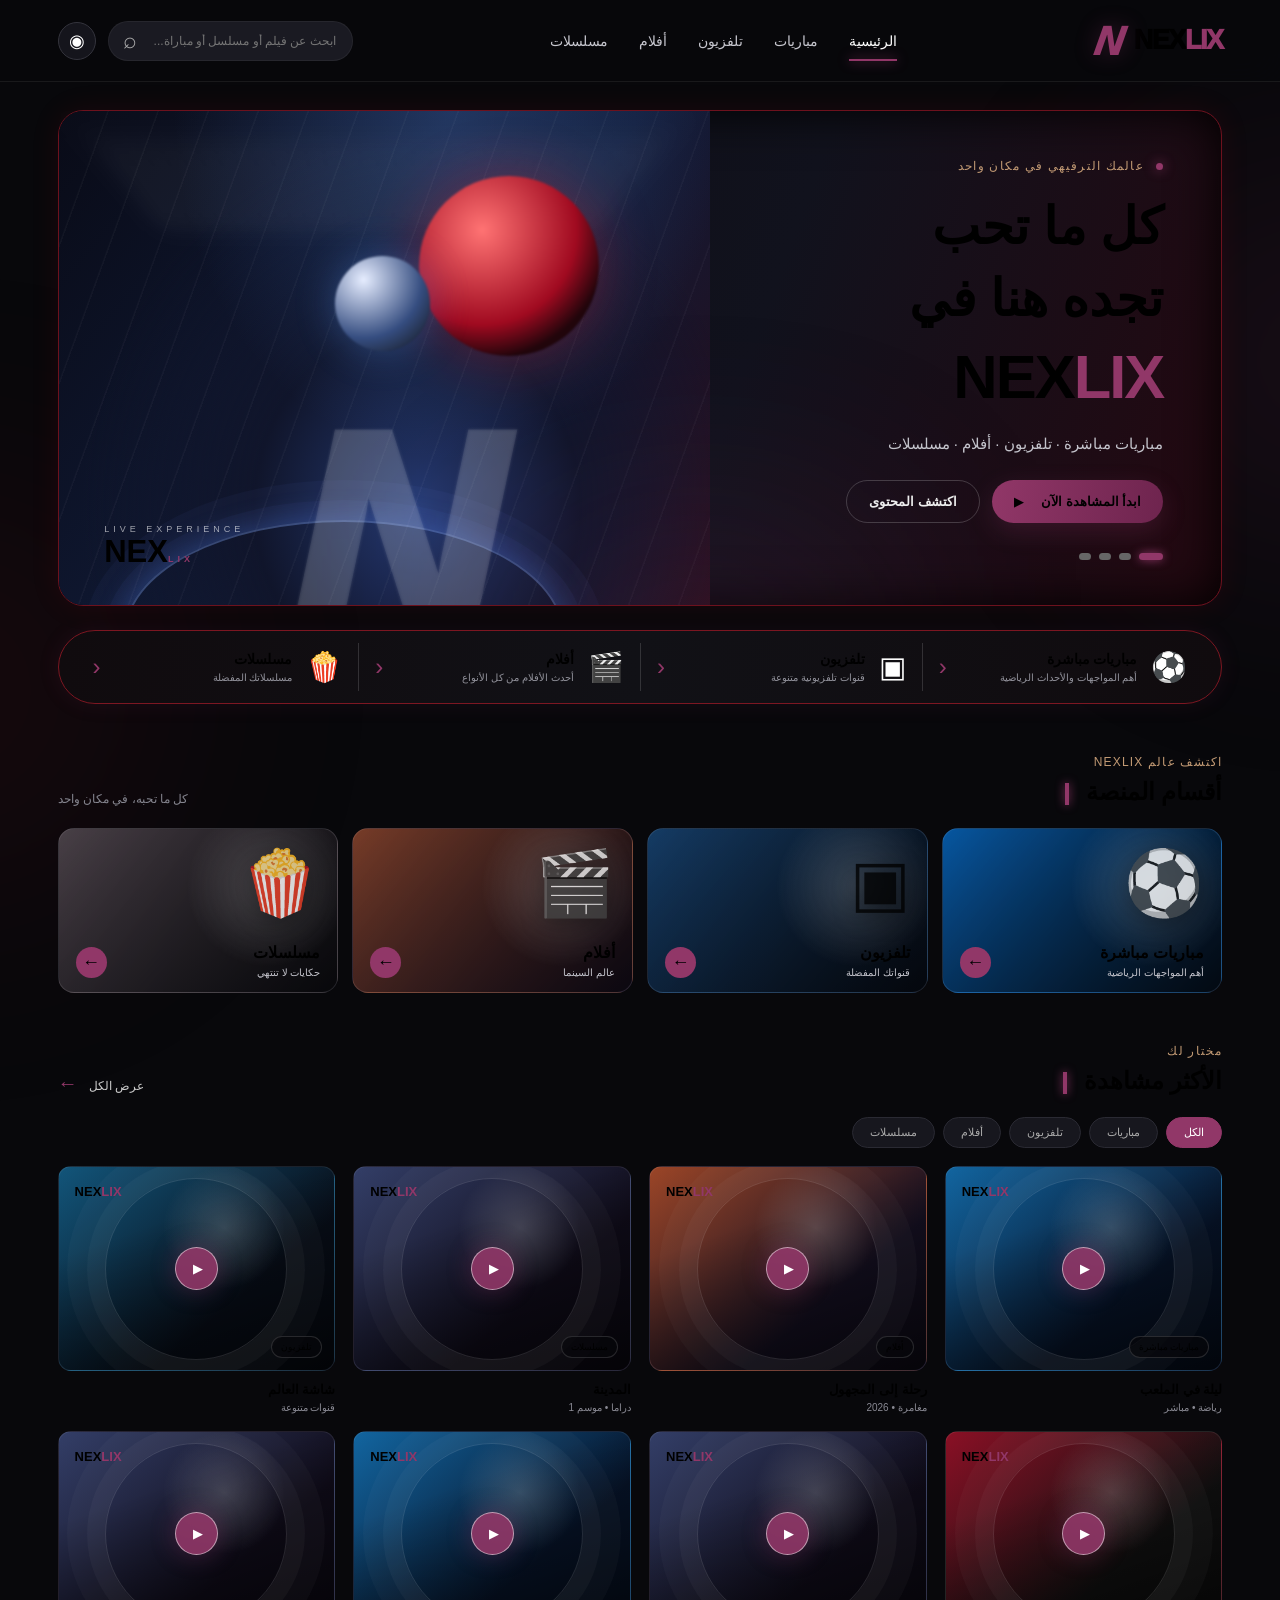
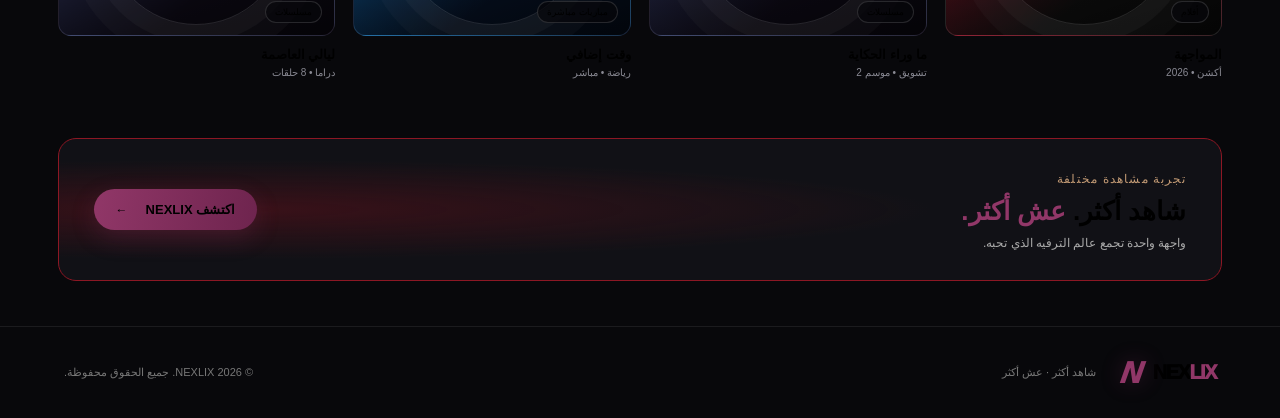
==== index.html @ 496cf732 "Convert NEXLIX to static website" ====
<!doctype html>
<html lang="ar" dir="rtl">
<head>
<meta charset="utf-8">
<meta name="viewport" content="width=device-width, initial-scale=1">
<meta name="theme-color" content="#08080b">
<meta name="description" content="NEXLIX - عالمك الترفيهي. مباريات وتلفزيون وأفلام ومسلسلات.">
<title>NEXLIX | شاهد أكثر · عش أكثر</title>
<link rel="stylesheet" href="static/css/style.css">
</head>
<body>

<div class="ambient ambient-one"></div>
<div class="ambient ambient-two"></div>

<header class="site-header">
  <a class="brand" href="#home">
    <span class="brand-mark">N</span>
    <span class="brand-word">NEX<span>LIX</span></span>
  </a>

  <nav class="desktop-nav">
    <a class="active" href="#home">الرئيسية</a>
    <a href="#catalog" data-nav-filter="مباريات مباشرة">مباريات</a>
    <a href="#catalog" data-nav-filter="تلفزيون">تلفزيون</a>
    <a href="#catalog" data-nav-filter="أفلام">أفلام</a>
    <a href="#catalog" data-nav-filter="مسلسلات">مسلسلات</a>
  </nav>

  <div class="header-actions">
    <label class="search-box">
      <input id="searchInput" type="search" placeholder="ابحث عن فيلم أو مسلسل أو مباراة...">
      <span>⌕</span>
    </label>
    <button class="icon-button" id="profileBtn" aria-label="الملف الشخصي">◉</button>
    <button class="icon-button mobile-menu" id="menuBtn" aria-label="القائمة">☰</button>
  </div>
</header>

<div class="mobile-nav" id="mobileNav">
  <a href="#home">الرئيسية</a>
  <a href="#catalog" data-nav-filter="مباريات مباشرة">مباريات</a>
  <a href="#catalog" data-nav-filter="تلفزيون">تلفزيون</a>
  <a href="#catalog" data-nav-filter="أفلام">أفلام</a>
  <a href="#catalog" data-nav-filter="مسلسلات">مسلسلات</a>
</div>

<main id="home" class="page-shell">

<section class="hero">
  <div class="hero-copy">
    <span class="eyebrow"><i></i> عالمك الترفيهي في مكان واحد</span>
    <h1>كل ما تحب<br>تجده هنا في <strong>NEX<span>LIX</span></strong></h1>
    <p>مباريات مباشرة · تلفزيون · أفلام · مسلسلات</p>
    <div class="hero-buttons">
      <a class="primary-btn" href="#sections">ابدأ المشاهدة الآن <b>▶</b></a>
      <a class="ghost-btn" href="#discover">اكتشف المحتوى</a>
    </div>
    <div class="hero-dots">
      <button class="dot selected" data-slide="0"></button>
      <button class="dot" data-slide="1"></button>
      <button class="dot" data-slide="2"></button>
      <button class="dot" data-slide="3"></button>
    </div>
  </div>

  <div class="hero-art art-stadium">
    <div class="stadium-lights"></div>
    <div class="stadium-ring"></div>
    <div class="hero-orb orb-one"></div>
    <div class="hero-orb orb-two"></div>
    <div class="hero-player">N</div>
    <div class="hero-art-label">
      <span>LIVE EXPERIENCE</span>
      <b>NEX<span>LIX</span></b>
    </div>
  </div>
  <div class="hero-glow"></div>
</section>

<section class="category-strip" id="sections">
  <a href="#catalog" class="category-pill" data-category="matches">
    <span class="category-icon">⚽</span>
    <span><b>مباريات مباشرة</b><small>أهم المواجهات والأحداث الرياضية</small></span>
    <i>‹</i>
  </a>
  <a href="#catalog" class="category-pill" data-category="tv">
    <span class="category-icon">▣</span>
    <span><b>تلفزيون</b><small>قنوات تلفزيونية متنوعة</small></span>
    <i>‹</i>
  </a>
  <a href="#catalog" class="category-pill" data-category="movies">
    <span class="category-icon">🎬</span>
    <span><b>أفلام</b><small>أحدث الأفلام من كل الأنواع</small></span>
    <i>‹</i>
  </a>
  <a href="#catalog" class="category-pill" data-category="series">
    <span class="category-icon">🍿</span>
    <span><b>مسلسلات</b><small>مسلسلاتك المفضلة</small></span>
    <i>‹</i>
  </a>
</section>

<section class="section-block" id="discover">
  <div class="section-heading">
    <div>
      <span class="section-kicker">اكتشف عالم NEXLIX</span>
      <h2>أقسام المنصة <em></em></h2>
    </div>
    <span class="section-note">كل ما تحبه، في مكان واحد</span>
  </div>

  <div class="category-cards">
    <a href="#catalog" class="category-card card-matches" data-category="matches">
      <div class="card-art-symbol">⚽</div>
      <div class="card-bottom"><div><h3>مباريات مباشرة</h3><p>أهم المواجهات الرياضية</p></div><span class="round-arrow">←</span></div>
    </a>
    <a href="#catalog" class="category-card card-tv" data-category="tv">
      <div class="card-art-symbol">▣</div>
      <div class="card-bottom"><div><h3>تلفزيون</h3><p>قنواتك المفضلة</p></div><span class="round-arrow">←</span></div>
    </a>
    <a href="#catalog" class="category-card card-movies" data-category="movies">
      <div class="card-art-symbol">🎬</div>
      <div class="card-bottom"><div><h3>أفلام</h3><p>عالم السينما</p></div><span class="round-arrow">←</span></div>
    </a>
    <a href="#catalog" class="category-card card-series" data-category="series">
      <div class="card-art-symbol">🍿</div>
      <div class="card-bottom"><div><h3>مسلسلات</h3><p>حكايات لا تنتهي</p></div><span class="round-arrow">←</span></div>
    </a>
  </div>
</section>

<section class="section-block" id="catalog">
  <div class="section-heading">
    <div>
      <span class="section-kicker">مختار لك</span>
      <h2>الأكثر مشاهدة <em></em></h2>
    </div>
    <a href="#catalog" class="see-all" id="showAll">عرض الكل <span>←</span></a>
  </div>

  <div class="filter-row">
    <button class="filter active" data-filter="الكل">الكل</button>
    <button class="filter" data-filter="مباريات مباشرة">مباريات</button>
    <button class="filter" data-filter="تلفزيون">تلفزيون</button>
    <button class="filter" data-filter="أفلام">أفلام</button>
    <button class="filter" data-filter="مسلسلات">مسلسلات</button>
  </div>

  <div class="content-grid" id="contentGrid">

    <article class="content-card" data-kind="مباريات مباشرة" data-title="ليلة في الملعب">
      <div class="poster poster-stadium">
        <span class="poster-shine"></span><span class="poster-brand">NEX<span>LIX</span></span>
        <button class="play-button" aria-label="تشغيل">▶</button>
        <span class="poster-tag">مباريات مباشرة</span>
      </div>
      <div class="content-info"><h3>ليلة في الملعب</h3><p>رياضة • مباشر</p></div>
    </article>

    <article class="content-card" data-kind="أفلام" data-title="رحلة إلى المجهول">
      <div class="poster poster-adventure">
        <span class="poster-shine"></span><span class="poster-brand">NEX<span>LIX</span></span>
        <button class="play-button" aria-label="تشغيل">▶</button>
        <span class="poster-tag">أفلام</span>
      </div>
      <div class="content-info"><h3>رحلة إلى المجهول</h3><p>مغامرة • 2026</p></div>
    </article>

    <article class="content-card" data-kind="مسلسلات" data-title="المدينة">
      <div class="poster poster-city">
        <span class="poster-shine"></span><span class="poster-brand">NEX<span>LIX</span></span>
        <button class="play-button" aria-label="تشغيل">▶</button>
        <span class="poster-tag">مسلسلات</span>
      </div>
      <div class="content-info"><h3>المدينة</h3><p>دراما • موسم 1</p></div>
    </article>

    <article class="content-card" data-kind="تلفزيون" data-title="شاشة العالم">
      <div class="poster poster-tv">
        <span class="poster-shine"></span><span class="poster-brand">NEX<span>LIX</span></span>
        <button class="play-button" aria-label="تشغيل">▶</button>
        <span class="poster-tag">تلفزيون</span>
      </div>
      <div class="content-info"><h3>شاشة العالم</h3><p>قنوات متنوعة</p></div>
    </article>

    <article class="content-card" data-kind="أفلام" data-title="المواجهة">
      <div class="poster poster-action">
        <span class="poster-shine"></span><span class="poster-brand">NEX<span>LIX</span></span>
        <button class="play-button" aria-label="تشغيل">▶</button>
        <span class="poster-tag">أفلام</span>
      </div>
      <div class="content-info"><h3>المواجهة</h3><p>أكشن • 2026</p></div>
    </article>

    <article class="content-card" data-kind="مسلسلات" data-title="ما وراء الحكاية">
      <div class="poster poster-mystery">
        <span class="poster-shine"></span><span class="poster-brand">NEX<span>LIX</span></span>
        <button class="play-button" aria-label="تشغيل">▶</button>
        <span class="poster-tag">مسلسلات</span>
      </div>
      <div class="content-info"><h3>ما وراء الحكاية</h3><p>تشويق • موسم 2</p></div>
    </article>

    <article class="content-card" data-kind="مباريات مباشرة" data-title="وقت إضافي">
      <div class="poster poster-stadium2">
        <span class="poster-shine"></span><span class="poster-brand">NEX<span>LIX</span></span>
        <button class="play-button" aria-label="تشغيل">▶</button>
        <span class="poster-tag">مباريات مباشرة</span>
      </div>
      <div class="content-info"><h3>وقت إضافي</h3><p>رياضة • مباشر</p></div>
    </article>

    <article class="content-card" data-kind="مسلسلات" data-title="ليالي العاصمة">
      <div class="poster poster-night">
        <span class="poster-shine"></span><span class="poster-brand">NEX<span>LIX</span></span>
        <button class="play-button" aria-label="تشغيل">▶</button>
        <span class="poster-tag">مسلسلات</span>
      </div>
      <div class="content-info"><h3>ليالي العاصمة</h3><p>دراما • 8 حلقات</p></div>
    </article>

  </div>
  <div id="searchResults" class="search-results" aria-live="polite"></div>
</section>

<section class="feature-banner">
  <div>
    <span class="section-kicker">تجربة مشاهدة مختلفة</span>
    <h2>شاهد أكثر. <strong>عش أكثر.</strong></h2>
    <p>واجهة واحدة تجمع عالم الترفيه الذي تحبه.</p>
  </div>
  <a href="#home" class="primary-btn">اكتشف NEXLIX <b>←</b></a>
</section>

</main>

<footer class="site-footer">
  <a class="brand" href="#home">
    <span class="brand-mark">N</span>
    <span class="brand-word">NEX<span>LIX</span></span>
  </a>
  <p>شاهد أكثر · عش أكثر</p>
  <small>© 2026 NEXLIX. جميع الحقوق محفوظة.</small>
</footer>

<nav class="mobile-bottom">
  <a class="chosen" href="#home"><b>⌂</b>الرئيسية</a>
  <a href="#catalog" data-nav-filter="مباريات مباشرة"><b>▣</b>مباشر</a>
  <a href="#discover"><b>↓</b>الأقسام</a>
  <a href="#profile" id="mobileProfile"><b>⚙</b>حسابي</a>
</nav>

<script src="static/js/app.js"></script>
</body>
</html>
---- static/css/style.css ----
:root{--red:#913768;--red2:#6e244e;--gold:#FDD001;--sand:#C29A74;--bg:#08080b;--panel:#111116;--muted:#a5a5b0;--line:#27272e}
*{box-sizing:border-box}html{scroll-behavior:smooth;scroll-padding-top:90px}body{margin:0;background:var(--bg);font-family:Tahoma,Arial,sans-serif;overflow-x:hidden}a{color:inherit;text-decoration:none}.ambient{position:fixed;width:420px;height:420px;border-radius:50%;filter:blur(130px);opacity:.12;pointer-events:none;z-index:-1}.ambient-one{background:#913768;top:150px;right:-250px}.ambient-two{background:#8b1020;bottom:0;left:-260px}
.site-header{height:82px;max-width:1450px;margin:auto;padding:0 4.5%;display:flex;align-items:center;justify-content:space-between;border-bottom:1px solid #ffffff12;position:sticky;top:0;z-index:20;background:#08080bea;backdrop-filter:blur(18px)}.brand{display:flex;align-items:center;gap:10px;direction:ltr}.brand-mark{font-size:40px;font-weight:1000;line-height:1;color:var(--red);font-style:italic;text-shadow:0 0 22px #91376855;transform:skew(-9deg)}.brand-word{font-size:27px;font-weight:1000;letter-spacing:-1.5px}.brand-word span,.hero-copy h1 strong span,.hero-art-label b span,.poster-brand span{color:var(--red)}.desktop-nav{display:flex;gap:31px;color:#c6c6ce;font-size:14px}.desktop-nav a{padding:30px 0;position:relative}.desktop-nav a:hover,.desktop-nav a.active{color:#fff}.desktop-nav a.active:after{content:"";position:absolute;bottom:18px;right:0;left:0;height:2px;background:var(--red);box-shadow:0 0 12px var(--red)}.header-actions{display:flex;align-items:center;gap:12px}.search-box{height:40px;width:245px;background:#1a1a22;border:1px solid #ffffff0d;border-radius:30px;display:flex;align-items:center;padding:0 14px}.search-box input{width:100%;background:none;border:0;outline:0;color:white;font-size:12px}.search-box span{font-size:23px;color:#aaa}.icon-button{border:1px solid #34343d;background:#15151c;color:#fff;width:38px;height:38px;border-radius:50%;font-size:18px}.mobile-menu,.mobile-nav,.mobile-bottom{display:none}
.page-shell{max-width:1450px;margin:auto;padding:0 4.5%}.hero{margin-top:28px;min-height:390px;border:1px solid #6d111d;border-radius:25px;overflow:hidden;position:relative;background:linear-gradient(110deg,#0c0c13 5%,#11121d 58%,#240810);display:flex;align-items:center;box-shadow:0 0 30px #e20c2518,inset 0 0 50px #000}.hero-copy{position:relative;z-index:3;padding:45px 5%;width:55%}.eyebrow,.section-kicker{color:#C29A74;font-size:12px;letter-spacing:1.2px}.eyebrow i{display:inline-block;width:7px;height:7px;border-radius:50%;background:var(--red);box-shadow:0 0 12px var(--red);margin-left:8px}.hero-copy h1{font-size:clamp(30px,4vw,54px);line-height:1.4;margin:17px 0 8px;font-weight:900}.hero-copy h1 strong{display:block;font-size:1.2em;direction:ltr;text-align:right;letter-spacing:-2px}.hero-copy p{color:#c4c4cc;font-size:15px}.hero-buttons{display:flex;gap:12px;margin-top:27px}.primary-btn,.ghost-btn{display:inline-flex;align-items:center;gap:18px;padding:13px 22px;border-radius:30px;font-size:13px;font-weight:bold}.primary-btn{background:linear-gradient(100deg,#913768,#6e244e);box-shadow:0 8px 24px #9137683d}.primary-btn b{font-size:12px}.ghost-btn{border:1px solid #ffffff30;color:#eee}.hero-dots{display:flex;gap:8px;margin-top:30px}.dot{border:0;width:7px;height:7px;border-radius:20px;background:#666;cursor:pointer}.dot.selected{width:24px;background:var(--red);box-shadow:0 0 10px var(--red)}
.hero-art{position:absolute;left:0;top:0;bottom:0;width:56%;overflow:hidden;background:radial-gradient(ellipse at 55% 80%,#253a72 0,#10152b 32%,transparent 66%),linear-gradient(130deg,#090b17,#101a36 55%,#290d19)}.hero-art:before{content:"";position:absolute;inset:0;background:repeating-linear-gradient(110deg,transparent 0 45px,#ffffff08 46px 47px),radial-gradient(ellipse at 60% 0,#4675c755,transparent 50%)}.stadium-lights{position:absolute;top:30px;left:12%;width:75%;height:100px;background:repeating-linear-gradient(90deg,#fff 0 2px,transparent 2px 16px);filter:blur(12px);opacity:.3;transform:perspective(150px) rotateX(-25deg)}.stadium-ring{position:absolute;width:440px;height:230px;border:2px solid #85aaff55;border-radius:50%;bottom:-145px;left:10%;box-shadow:0 0 30px #538bff55,0 0 0 20px #6b8aff0b,0 0 0 40px #6b8aff0b}.hero-orb{position:absolute;border-radius:50%;filter:blur(1px)}.orb-one{width:180px;height:180px;right:17%;top:65px;background:radial-gradient(circle at 35% 30%,#ff7373,#a00a20 55%,#21050b 75%);box-shadow:0 0 60px #ef172455}.orb-two{width:95px;height:95px;right:43%;top:145px;background:radial-gradient(circle at 30% 25%,#e6edff,#354d80 60%,#111);box-shadow:0 0 40px #5c9cff55}.hero-player{position:absolute;right:32%;bottom:-80px;font-size:290px;line-height:1;font-weight:1000;color:#ffffff12;transform:skew(-12deg);text-shadow:0 0 3px #fff2}.hero-art-label{position:absolute;bottom:35px;left:7%;display:flex;flex-direction:column;direction:ltr}.hero-art-label span{font-size:9px;letter-spacing:4px;color:#ffffff99}.hero-art-label b{font-size:31px}.hero-glow{position:absolute;left:40%;bottom:-180px;width:350px;height:250px;background:#913768;filter:blur(120px);opacity:.18}
.category-strip{margin:24px 0 48px;border:1px solid #7d1722;border-radius:50px;background:linear-gradient(90deg,#100b0e,#111116,#100b0e);box-shadow:0 0 22px #9137681c;display:grid;grid-template-columns:repeat(4,1fr);padding:12px 18px}.category-pill{display:flex;align-items:center;gap:14px;padding:7px 16px;border-left:1px solid #ffffff25}.category-pill:last-child{border:0}.category-icon{font-size:29px;color:#fff}.category-pill b{display:block;font-size:14px}.category-pill small{display:block;color:#92929b;font-size:10px;margin-top:5px}.category-pill>i{margin-right:auto;color:var(--red);font-size:24px;font-style:normal}
.section-block{margin:48px 0}.section-heading{display:flex;align-items:end;justify-content:space-between;margin-bottom:22px}.section-heading h2{font-size:24px;margin:8px 0 0}.section-heading h2 em{display:inline-block;width:4px;height:22px;background:var(--red);margin-right:10px;vertical-align:middle;box-shadow:0 0 10px var(--red)}.section-note{font-size:12px;color:#85858f}.category-cards{display:grid;grid-template-columns:repeat(4,1fr);gap:14px}.category-card{height:165px;border-radius:16px;overflow:hidden;position:relative;padding:17px;background:linear-gradient(145deg,#17477b,#071322);border:1px solid #ffffff16;isolation:isolate}.category-card:before{content:"";position:absolute;inset:0;z-index:-1;opacity:.8;background:radial-gradient(circle at 75% 35%,#ffffff3b,transparent 35%),linear-gradient(130deg,transparent,#0009)}.card-tv{background:linear-gradient(140deg,#153c65,#090e19)}.card-movies{background:linear-gradient(140deg,#773c28,#171020)}.card-series{background:linear-gradient(140deg,#494047,#101016)}.card-matches{background:linear-gradient(140deg,#0757a1,#071323)}.card-art-symbol{font-size:64px;opacity:.8;filter:drop-shadow(0 5px 12px #0008)}.card-bottom{position:absolute;bottom:14px;right:17px;left:17px;display:flex;align-items:end;justify-content:space-between}.card-bottom h3{margin:0 0 5px;font-size:16px}.card-bottom p{margin:0;color:#c3c3cb;font-size:10px}.round-arrow{display:grid;place-items:center;width:31px;height:31px;border-radius:50%;background:var(--red);font-size:18px}
.see-all{font-size:12px;color:#ccc}.see-all span{color:var(--red);font-size:20px;margin-right:8px}.filter-row{display:flex;gap:8px;margin-bottom:18px;overflow:auto}.filter{background:#17171e;border:1px solid #2a2a33;border-radius:22px;padding:8px 17px;color:#aaa;font-size:11px;white-space:nowrap;cursor:pointer}.filter.active,.filter:hover{background:#913768;color:#fff;border-color:#913768}.content-grid{display:grid;grid-template-columns:repeat(4,1fr);gap:18px}.content-card{min-width:0}.poster{height:205px;border-radius:13px;position:relative;overflow:hidden;background:linear-gradient(145deg,#14345a,#080b16);border:1px solid #ffffff14;display:flex;align-items:center;justify-content:center}.poster:before{content:"";position:absolute;inset:0;background:radial-gradient(circle at 60% 30%,#ffffff2e,transparent 28%),linear-gradient(160deg,transparent 30%,#000b)}.poster:after{content:"";position:absolute;width:180px;height:180px;border:1px solid #ffffff20;border-radius:50%;box-shadow:0 0 0 18px #ffffff08,0 0 0 38px #ffffff06}.poster-cinema,.poster-adventure{background:linear-gradient(140deg,#9b4527,#151022 65%)}.poster-city,.poster-night,.poster-mystery{background:linear-gradient(140deg,#333e67,#100c1a 65%)}.poster-tv{background:linear-gradient(140deg,#12557a,#080e19 65%)}.poster-action{background:linear-gradient(140deg,#8a1025,#111 65%)}.poster-stadium,.poster-stadium2{background:linear-gradient(140deg,#1265a0,#07142a 65%)}.poster-brand{position:absolute;top:17px;left:16px;direction:ltr;font-size:13px;font-weight:900;z-index:2}.play-button{z-index:3;border:1px solid #ffffff80;background:#913768e8;color:#fff;width:43px;height:43px;border-radius:50%;padding-right:3px;box-shadow:0 0 25px #91376866;cursor:pointer}.poster-tag{position:absolute;bottom:12px;right:12px;background:#08080bbd;border:1px solid #ffffff22;padding:5px 9px;border-radius:20px;font-size:9px;z-index:2}.content-info h3{font-size:13px;margin:11px 0 5px}.content-info p{font-size:10px;color:#898993;margin:0}.feature-banner{margin:60px 0 45px;padding:30px 35px;border:1px solid #8c1724;border-radius:18px;background:radial-gradient(ellipse at 15% 50%,#68101b77,transparent 50%),#111116;display:flex;align-items:center;justify-content:space-between}.feature-banner h2{font-size:26px;margin:9px 0}.feature-banner h2 strong{color:var(--red)}.feature-banner p{font-size:12px;color:#aaa;margin:0}.site-footer{border-top:1px solid #ffffff14;padding:28px 5%;display:flex;align-items:center;gap:25px;max-width:1450px;margin:auto}.site-footer .brand-mark{font-size:30px}.site-footer .brand-word{font-size:20px}.site-footer p,.site-footer small{color:#777;font-size:11px}.site-footer small{margin-right:auto}.search-results{position:relative;z-index:10}.search-panel{position:fixed;z-index:30;top:72px;left:5%;right:5%;max-width:550px;margin-right:auto;background:#17171e;border:1px solid #3b3035;border-radius:15px;padding:18px;box-shadow:0 20px 60px #000c}.search-panel-head{display:flex;justify-content:space-between}.search-panel-head button{background:none;border:0;color:#C29A74}.search-list>div{padding:12px 0;border-bottom:1px solid #ffffff12}.search-list small{display:block;color:#999;margin-top:5px}.empty-search{color:#aaa;font-size:13px}
@media(max-width:900px){.site-header{padding:0 3%;height:72px}.desktop-nav{gap:15px}.desktop-nav a{font-size:12px}.search-box{width:190px}.page-shell{padding:0 3%}.hero{min-height:350px}.hero-copy{width:62%;padding:30px}.hero-art{width:54%}.category-pill{padding:7px 8px;gap:8px}.category-pill b{font-size:12px}.category-pill small{font-size:9px}.category-cards,.content-grid{grid-template-columns:repeat(2,1fr)}.poster{height:230px}}
@media(max-width:620px){.site-header{height:65px;padding:0 18px}.brand-mark{font-size:34px}.brand-word{font-size:23px}.desktop-nav,.header-actions .search-box,.header-actions>.icon-button:first-of-type{display:none}.mobile-menu{display:block}.mobile-nav{display:none;position:sticky;top:65px;z-index:19;background:#111116;padding:12px 18px;gap:18px;overflow:auto;white-space:nowrap;border-bottom:1px solid #ffffff18}.mobile-nav.open{display:flex}.mobile-nav a{font-size:12px;color:#ddd}.page-shell{padding:0 15px}.hero{margin-top:16px;min-height:480px;align-items:flex-start;border-radius:19px}.hero-copy{width:100%;padding:28px 22px;z-index:4}.hero-copy h1{font-size:32px;margin-top:13px}.hero-copy p{font-size:12px}.hero-art{top:205px;left:0;width:100%;height:275px;opacity:.92}.hero-player{font-size:210px;right:30%;bottom:-70px}.orb-one{width:130px;height:130px;top:45px}.orb-two{width:70px;height:70px;top:110px}.hero-art-label{bottom:18px}.hero-art-label b{font-size:23px}.hero-buttons{margin-top:17px}.primary-btn,.ghost-btn{padding:11px 15px;font-size:11px}.hero-dots{margin-top:17px}.category-strip{border-radius:18px;margin:15px 0 35px;grid-template-columns:repeat(2,1fr);padding:8px}.category-pill{border-left:0;padding:10px 7px}.category-pill:nth-child(odd){border-left:1px solid #ffffff20}.category-pill:nth-child(-n+2){border-bottom:1px solid #ffffff20}.category-icon{font-size:23px}.category-pill small{display:none}.section-block{margin:35px 0}.section-heading h2{font-size:20px}.section-note{display:none}.category-cards{gap:10px}.category-card{height:140px;padding:12px}.card-art-symbol{font-size:48px}.card-bottom{right:12px;left:12px;bottom:11px}.card-bottom h3{font-size:13px}.card-bottom p{font-size:9px}.round-arrow{width:26px;height:26px}.content-grid{gap:12px}.poster{height:190px}.content-info h3{font-size:12px}.feature-banner{padding:22px 18px;display:block;margin:42px 0 30px}.feature-banner h2{font-size:22px}.feature-banner .primary-btn{margin-top:18px}.site-footer{padding:22px 18px 90px;flex-wrap:wrap;gap:12px}.site-footer p{margin-right:auto}.site-footer small{width:100%;margin:0}.mobile-bottom{display:flex;position:fixed;bottom:0;right:0;left:0;height:65px;z-index:25;background:#0c0c10f5;border-top:1px solid #ffffff19;justify-content:space-around;backdrop-filter:blur(15px);padding-bottom:env(safe-area-inset-bottom)}.mobile-bottom a{display:flex;flex-direction:column;align-items:center;justify-content:center;gap:4px;color:#8f8f99;font-size:9px;min-width:55px}.mobile-bottom b{font-size:19px;font-weight:400}.mobile-bottom a.chosen{color:var(--red)}.search-panel{top:68px;left:12px;right:12px}}
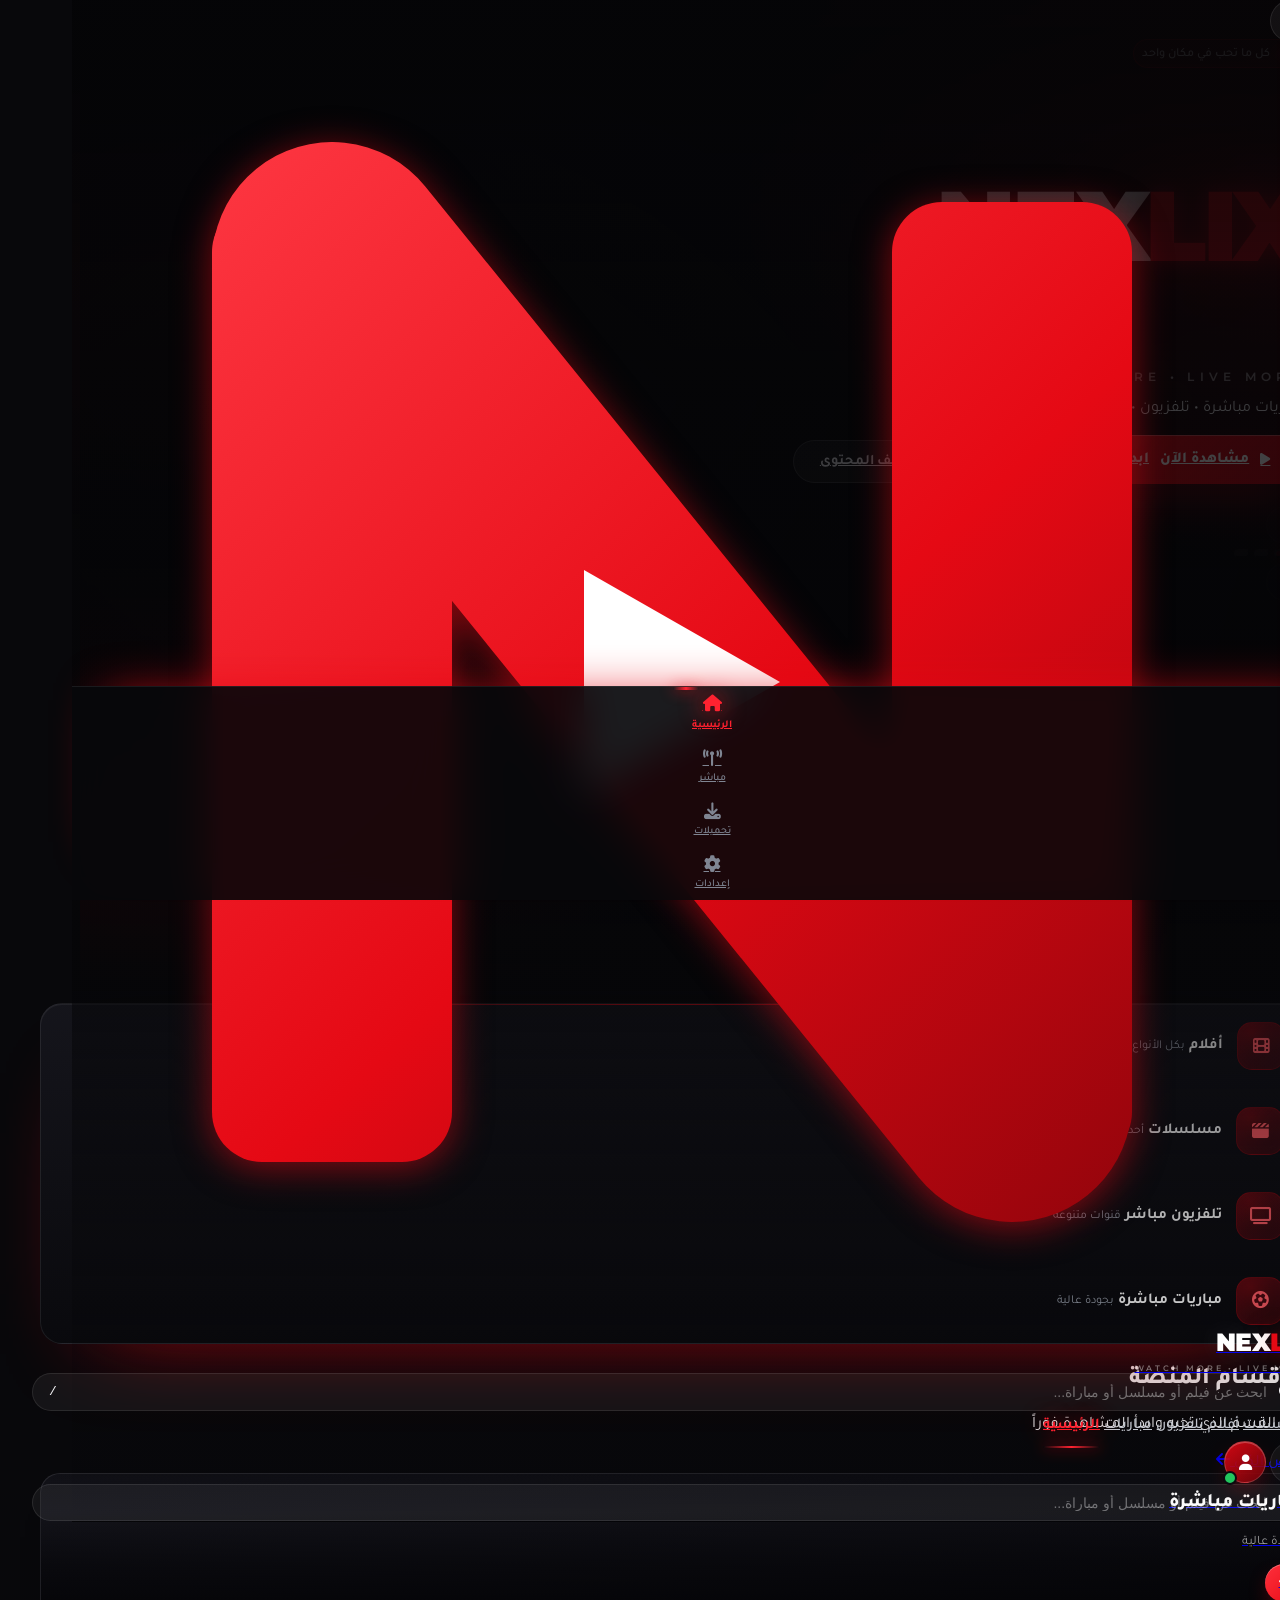
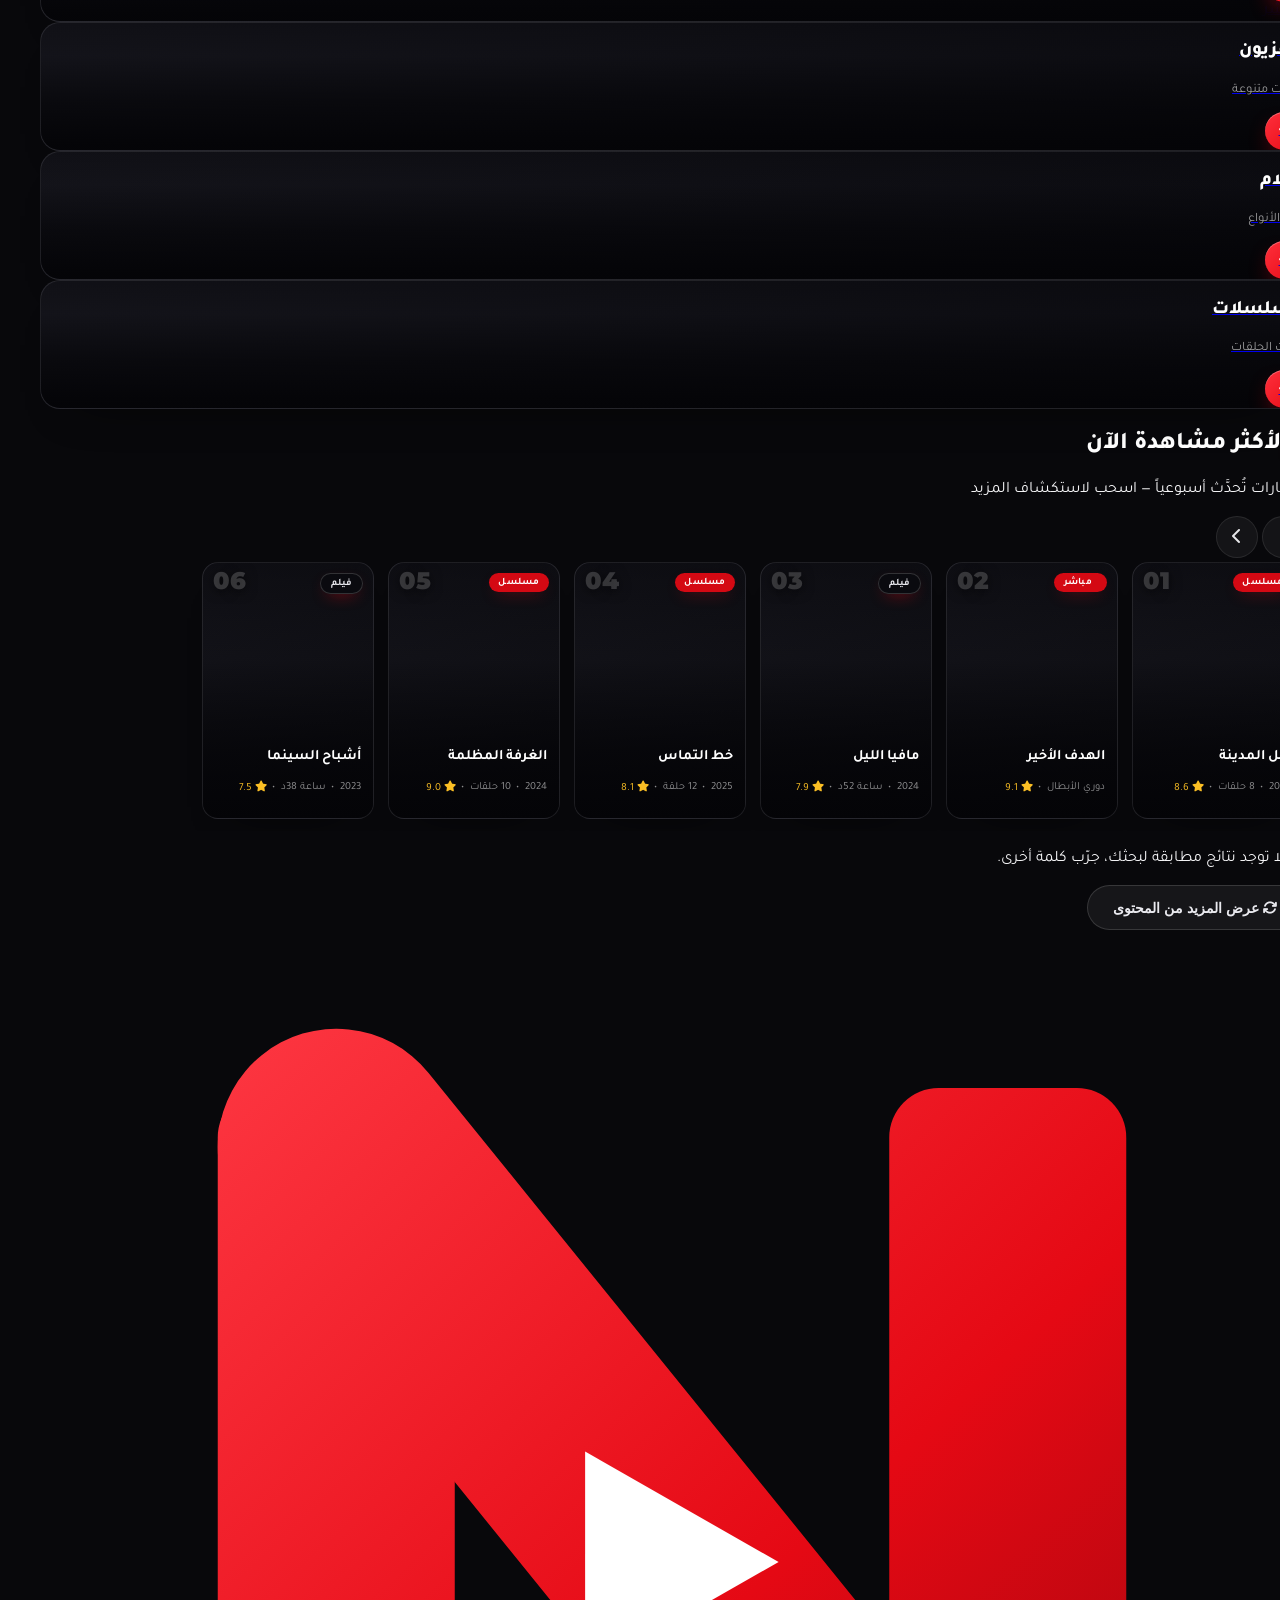
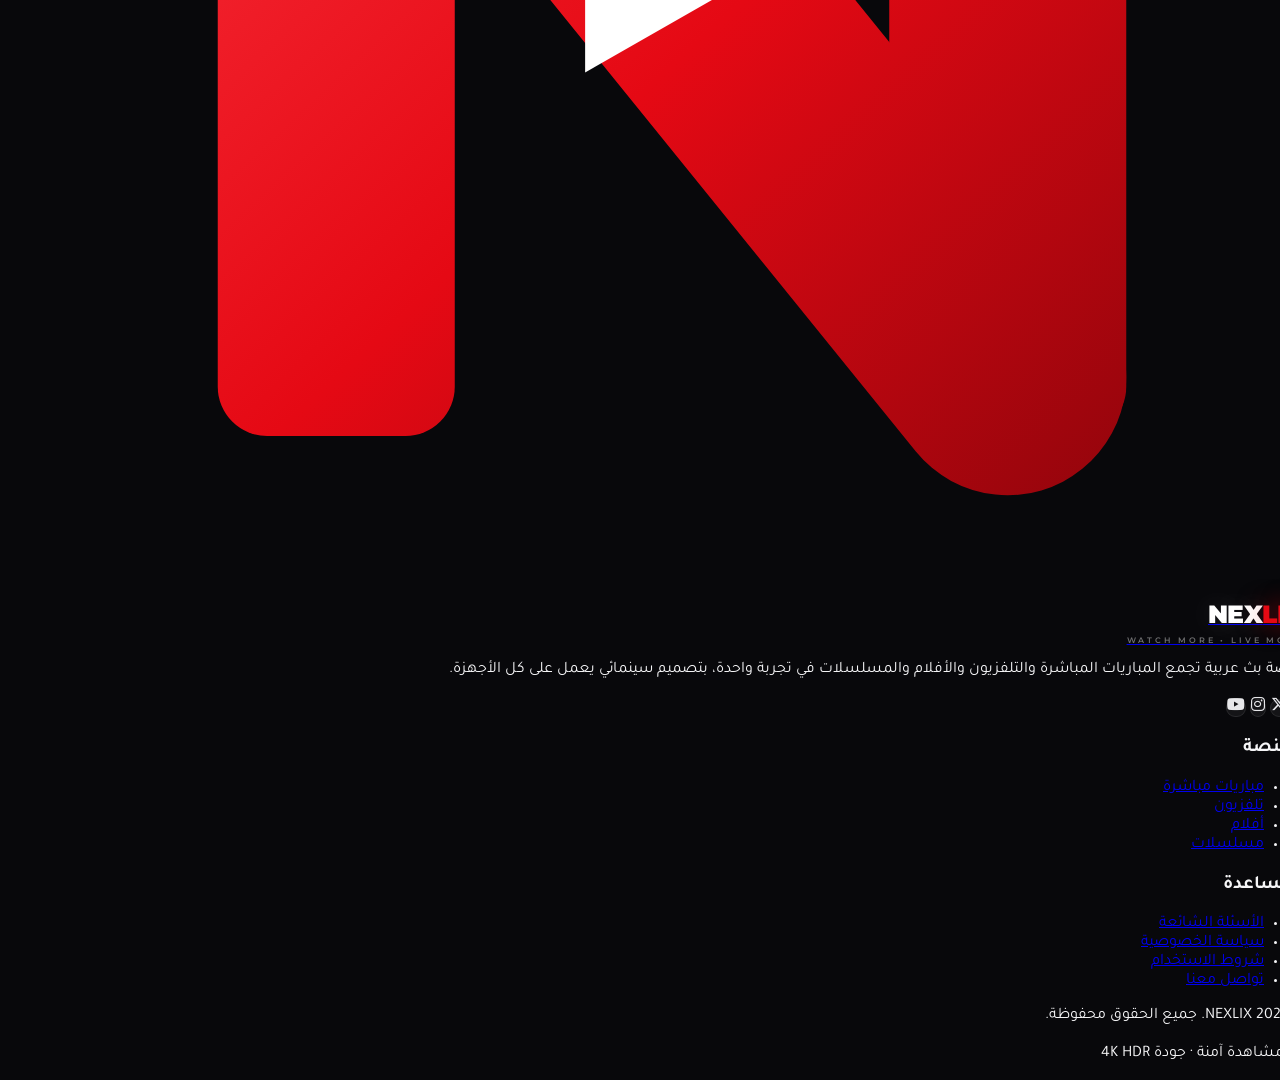
==== commit f5377416: "feat: rebuild NEXLIX as a single-file RTL streaming UI (Tailwind + HTMX) Co-authored-by: arena-agent" ====
--- a/index.html
+++ b/index.html
@@ -1,257 +1,1499 @@
-<!doctype html>
-<html lang="ar" dir="rtl">
+<!DOCTYPE html>
+<html lang="ar" dir="rtl" class="scroll-smooth">
 <head>
-<meta charset="utf-8">
-<meta name="viewport" content="width=device-width, initial-scale=1">
-<meta name="theme-color" content="#08080b">
-<meta name="description" content="NEXLIX - عالمك الترفيهي. مباريات وتلفزيون وأفلام ومسلسلات.">
-<title>NEXLIX | شاهد أكثر · عش أكثر</title>
-<link rel="stylesheet" href="static/css/style.css">
+  <meta charset="UTF-8" />
+  <meta name="viewport" content="width=device-width, initial-scale=1.0, viewport-fit=cover" />
+  <meta name="theme-color" content="#08080b" />
+  <meta name="description" content="NEXLIX | منصة بث عربية: مباريات مباشرة، تلفزيون، أفلام ومسلسلات. شاهد أكثر، عش أكثر." />
+  <title>NEXLIX | شاهد أكثر · عش أكثر</title>
+
+  <!-- ===================== الأيقونة (Favicon) ===================== -->
+  <link rel="icon" href="data:image/svg+xml,%3Csvg xmlns='http://www.w3.org/2000/svg' viewBox='0 0 64 64'%3E%3Crect width='64' height='64' rx='14' fill='%230b0b0f'/%3E%3Cpath d='M13 51V13h10l17 22V13h11v38H41L23 29v22z' fill='%23e50914'/%3E%3Cpath d='M29 26l9 6-9 6z' fill='%23fff'/%3E%3C/svg%3E" />
+
+  <!-- ===================== الخطوط العربية + خط الشعار ===================== -->
+  <link rel="preconnect" href="https://fonts.googleapis.com" />
+  <link rel="preconnect" href="https://fonts.gstatic.com" crossorigin />
+  <link href="https://fonts.googleapis.com/css2?family=Montserrat:ital,wght@0,600;0,700;0,800;0,900;1,900&family=Tajawal:wght@300;400;500;700;800;900&display=swap" rel="stylesheet" />
+
+  <!-- ===================== الأيقونات: Font Awesome ===================== -->
+  <link rel="stylesheet" href="https://cdnjs.cloudflare.com/ajax/libs/font-awesome/6.5.2/css/all.min.css" referrerpolicy="no-referrer" />
+
+  <!-- ===================== Tailwind CSS (CDN) ===================== -->
+  <script src="https://cdn.tailwindcss.com/3.4.16"></script>
+  <script>
+    tailwind.config = {
+      theme: {
+        extend: {
+          colors: {
+            ink:      '#050507',
+            base:     '#08080b',
+            surface:  '#101015',
+            brand: {
+              DEFAULT: '#e50914',
+              bright:  '#ff2230',
+              deep:    '#7c0209'
+            }
+          },
+          fontFamily: {
+            sans:    ['Tajawal', 'system-ui', 'Segoe UI', 'sans-serif'],
+            display: ['Montserrat', 'Tajawal', 'sans-serif']
+          },
+          maxWidth: { '8xl': '1500px' }
+        }
+      }
+    };
+  </script>
+
+  <!-- ===================================================================
+       CSS المخصص: هوية NEXLIX، التوهج الأحمر، الشرائح، البطاقات، الحركات
+       =================================================================== -->
+  <style>
+    :root{
+      --ink:#050507;
+      --base:#08080b;
+      --surface:#101015;
+      --line:rgba(255,255,255,.08);
+      --brand:#e50914;
+      --brand-bright:#ff2230;
+      --brand-deep:#7c0209;
+      --text:#f5f5f7;
+      --muted:#9aa1ad;
+      --header-h:76px;
+    }
+
+    *,*::before,*::after{ -webkit-tap-highlight-color: transparent; }
+
+    html{ -webkit-text-size-adjust:100%; }
+
+    body{
+      background: var(--base);
+      color: var(--text);
+      font-family:'Tajawal', system-ui, sans-serif;
+      overflow-x: hidden;
+    }
+
+    ::selection{ background: var(--brand); color:#fff; }
+
+    /* شرائط التمرير */
+    ::-webkit-scrollbar{ width:10px; height:10px; }
+    ::-webkit-scrollbar-track{ background:#07070a; }
+    ::-webkit-scrollbar-thumb{
+      background: linear-gradient(180deg,#3a0c10,#1a1a20);
+      border-radius:99px; border:2px solid #07070a;
+    }
+    ::-webkit-scrollbar-thumb:hover{ background: var(--brand-deep); }
+
+    /* الحاوية العامة */
+    .container-nex{
+      width:100%;
+      max-width:1500px;
+      margin-inline:auto;
+      padding-inline:16px;
+    }
+    @media (min-width:768px){ .container-nex{ padding-inline:28px; } }
+    @media (min-width:1280px){ .container-nex{ padding-inline:40px; } }
+
+    /* هالات حمراء في خلفية الصفحة (طابع سينمائي) */
+    .page-aura{
+      position:fixed; inset:0; z-index:0; pointer-events:none;
+      background:
+        radial-gradient(60% 40% at 88% 0%, rgba(229,9,20,.16), transparent 62%),
+        radial-gradient(50% 40% at 6% 32%, rgba(229,9,20,.10), transparent 65%),
+        radial-gradient(70% 50% at 50% 108%, rgba(229,9,20,.12), transparent 70%);
+    }
+
+    /* ============================ الشعار ============================ */
+    .brand-mark svg{ filter: drop-shadow(0 6px 18px rgba(229,9,20,.55)); transition: filter .4s, transform .4s; }
+    .brand:hover .brand-mark svg{ filter: drop-shadow(0 8px 26px rgba(255,34,48,.9)); transform: translateY(-1px); }
+    .brand-word{
+      font-family:'Montserrat','Tajawal',sans-serif;
+      font-weight:900; letter-spacing:-.02em; line-height:1;
+      font-size:1.35rem; color:#fff;
+      text-shadow: 0 0 26px rgba(255,255,255,.12);
+    }
+    .brand-word span{ color: var(--brand); text-shadow: 0 0 26px rgba(229,9,20,.55); }
+    .brand-slogan{
+      display:none; margin-top:4px;
+      font-family:'Montserrat',sans-serif;
+      font-size:.5rem; letter-spacing:.34em; color:rgba(255,255,255,.42);
+      font-weight:600; white-space:nowrap;
+    }
+    @media (min-width:640px){ .brand-slogan{ display:block; } }
+    @media (min-width:1024px){
+      .brand-word{ font-size:1.55rem; }
+      .brand-slogan{ font-size:.53rem; }
+    }
+
+    /* ============================ الشريط العلوي ============================ */
+    .site-header{
+      position:fixed; inset-block-start:0; inset-inline:0; z-index:60;
+      border-bottom:1px solid transparent;
+      background: linear-gradient(to bottom, rgba(5,5,7,.94), rgba(5,5,7,.55) 65%, rgba(5,5,7,0));
+      transition: background .35s ease, border-color .35s ease, box-shadow .35s ease, backdrop-filter .35s ease;
+    }
+    .site-header.is-scrolled{
+      background: rgba(6,6,9,.86);
+      -webkit-backdrop-filter: blur(18px) saturate(140%);
+      backdrop-filter: blur(18px) saturate(140%);
+      border-bottom-color: var(--line);
+      box-shadow: 0 22px 50px -40px rgba(229,9,20,.95);
+    }
+
+    /* البحث */
+    .search-shell{
+      display:flex; align-items:center; gap:.6rem;
+      background: rgba(255,255,255,.055);
+      border:1px solid rgba(255,255,255,.09);
+      border-radius:999px;
+      padding:.55rem 1rem;
+      transition: background .3s, border-color .3s, box-shadow .3s;
+    }
+    .search-shell input{
+      width:100%; background:transparent; border:0; outline:0;
+      color:#fff; font-size:.875rem; font-weight:400;
+    }
+    .search-shell input::placeholder{ color: rgba(255,255,255,.38); }
+    .search-shell:focus-within{
+      background: rgba(255,255,255,.085);
+      border-color: rgba(229,9,20,.55);
+      box-shadow: 0 0 0 3px rgba(229,9,20,.12), 0 0 34px -10px rgba(229,9,20,.85);
+    }
+
+    /* روابط التنقل */
+    .nav-link{
+      display:inline-block;
+      position:relative; font-size:.94rem; font-weight:500;
+      color:#c3c7cf; padding-block:.4rem; white-space:nowrap;
+      transition: color .25s ease, text-shadow .25s ease;
+    }
+    .nav-link::after{
+      content:""; position:absolute; inset-inline:0; bottom:-7px; height:2px; border-radius:2px;
+      background: linear-gradient(90deg, transparent, var(--brand-bright), transparent);
+      transform: scaleX(0); transform-origin:center;
+      transition: transform .35s cubic-bezier(.2,.7,.2,1);
+    }
+    .nav-link:hover{ color:#fff; }
+    .nav-link:hover::after{ transform: scaleX(.85); }
+    .nav-link.is-active{
+      color: var(--brand-bright);
+      text-shadow: 0 0 22px rgba(229,9,20,.75);
+      font-weight:700;
+    }
+    .nav-link.is-active::after{ transform: scaleX(1); box-shadow: 0 0 14px rgba(229,9,20,.9); }
+
+    /* أزرار الأيقونات */
+    .icon-btn{
+      place-items:center;
+      width:42px; height:42px; border-radius:999px;
+      color:#e7e7ea; font-size:1rem;
+      background: rgba(255,255,255,.05);
+      border:1px solid rgba(255,255,255,.09);
+      transition: background .25s, border-color .25s, color .25s, transform .25s, box-shadow .25s;
+    }
+    .icon-btn:hover{
+      background: rgba(229,9,20,.16); border-color: rgba(229,9,20,.5);
+      color:#fff; transform: translateY(-1px);
+      box-shadow: 0 0 26px -8px rgba(229,9,20,.9);
+    }
+    .icon-btn:active{ transform: translateY(0) scale(.96); }
+
+    .profile-btn{
+      position:relative; width:42px; height:42px; border-radius:999px;
+      color:#fff; font-size:.95rem;
+      background: linear-gradient(140deg, rgba(229,9,20,.9), rgba(124,2,9,.85));
+      border:1px solid rgba(255,255,255,.18);
+      box-shadow: 0 10px 26px -12px rgba(229,9,20,.95), inset 0 1px 0 rgba(255,255,255,.25);
+      transition: transform .25s, box-shadow .25s;
+    }
+    .profile-btn:hover{ transform: translateY(-2px); box-shadow: 0 16px 34px -12px rgba(229,9,20,1); }
+    .profile-btn::after{
+      content:""; position:absolute; inset-block-end:-3px; inset-inline-end:-2px;
+      width:10px; height:10px; border-radius:999px;
+      background:#22c55e; border:2px solid #0b0b10;
+    }
+
+    /* ============================ القائمة الجانبية (الموبايل) ============================ */
+    .drawer{
+      position:fixed; inset-block:0; inset-inline-start:0; z-index:90;
+      width: min(84vw, 350px);
+      transform: translateX(110%);
+      transition: transform .48s cubic-bezier(.2,.75,.2,1);
+      background: linear-gradient(180deg, #0d0d13 0%, #08080c 60%, #06060a 100%);
+      border-inline-start:1px solid rgba(255,255,255,.07);
+      box-shadow: -30px 0 80px -40px rgba(229,9,20,.8);
+      display:flex; flex-direction:column;
+      overflow-y:auto;
+    }
+    body.drawer-open .drawer{ transform: translateX(0); }
+    .drawer-overlay{
+      position:fixed; inset:0; z-index:85;
+      background: rgba(3,3,5,.7);
+      -webkit-backdrop-filter: blur(4px);
+      backdrop-filter: blur(4px);
+      opacity:0; visibility:hidden;
+      transition: opacity .4s ease, visibility .4s;
+    }
+    body.drawer-open .drawer-overlay{ opacity:1; visibility:visible; }
+
+    .drawer-link{
+      display:flex; align-items:center; gap:.85rem;
+      padding:.85rem 1rem; border-radius:14px;
+      color:#c9ccd3; font-weight:500;
+      border:1px solid transparent;
+      transition: background .25s, color .25s, border-color .25s, transform .25s;
+    }
+    .drawer-link i{ width:20px; text-align:center; color:#8e94a1; transition:color .25s; }
+    .drawer-link:hover, .drawer-link.is-active{
+      color:#fff; background: rgba(229,9,20,.14);
+      border-color: rgba(229,9,20,.35);
+      transform: translateX(-4px);
+    }
+    .drawer-link.is-active i, .drawer-link:hover i{ color: var(--brand-bright); }
+
+    /* ============================ الهيرو / السلايدر ============================ */
+    .hero{
+      position:relative; isolation:isolate; overflow:hidden;
+      min-height: 100svh;
+      padding-block-start: var(--header-h);
+      display:flex; align-items:center;
+    }
+    .hero-slide{
+      position:absolute; inset:0;
+      opacity:0; visibility:hidden;
+      transition: opacity .9s ease, visibility .9s ease;
+      z-index:0;
+    }
+    .hero-slide.is-active{ opacity:1; visibility:visible; z-index:1; }
+
+    .hero-media{
+      position:absolute; inset:0; width:100%; height:100%;
+      object-fit:cover; object-position:center;
+      transform: scale(1.03);
+      transition: transform 9s ease-out;
+    }
+    .hero-slide.is-active .hero-media{ transform: scale(1.11); }
+
+    .hero-scrim{
+      position:absolute; inset:0;
+      background:
+        radial-gradient(75% 65% at 96% 18%, rgba(229,9,20,.22), transparent 58%),
+        radial-gradient(60% 55% at 4% 92%, rgba(229,9,20,.14), transparent 66%),
+        linear-gradient(to left, rgba(5,5,7,.95) 0%, rgba(5,5,7,.72) 34%, rgba(5,5,7,.24) 68%, rgba(5,5,7,.55) 100%),
+        linear-gradient(to top, rgba(8,8,11,.98) 0%, rgba(8,8,11,.28) 34%, rgba(8,8,11,0) 62%, rgba(8,8,11,.72) 100%);
+    }
+    @media (max-width:767px){
+      .hero-scrim{
+        background:
+          radial-gradient(70% 45% at 50% 12%, rgba(229,9,20,.30), transparent 62%),
+          linear-gradient(to top, rgba(5,5,7,.97) 0%, rgba(5,5,7,.72) 22%, rgba(5,5,7,.30) 55%, rgba(5,5,7,.55) 82%, rgba(5,5,7,.9) 100%);
+      }
+    }
+    .hero::after{
+      content:""; position:absolute; inset-inline:0; inset-block-end:-1px; height:180px;
+      background: linear-gradient(to top, var(--base) 12%, rgba(8,8,11,0));
+      z-index:2; pointer-events:none;
+    }
+
+    .hero-copy{ position:relative; z-index:3; }
+
+    /* دخول ناعم لعناصر النص */
+    .hero-slide .fade-child{
+      opacity:0; transform: translateY(26px);
+      transition: opacity .8s ease, transform .8s cubic-bezier(.2,.7,.2,1);
+    }
+    .hero-slide.is-active .fade-child{ opacity:1; transform:none; }
+    .hero-slide.is-active .fade-child:nth-child(1){ transition-delay:.10s; }
+    .hero-slide.is-active .fade-child:nth-child(2){ transition-delay:.20s; }
+    .hero-slide.is-active .fade-child:nth-child(3){ transition-delay:.30s; }
+    .hero-slide.is-active .fade-child:nth-child(4){ transition-delay:.40s; }
+    .hero-slide.is-active .fade-child:nth-child(5){ transition-delay:.50s; }
+
+    .eyebrow{
+      display:inline-flex; align-items:center; gap:.6rem;
+      padding:.4rem 1rem .4rem .55rem; border-radius:999px;
+      font-size:.78rem; font-weight:500; color:#f0e6e7;
+      background: rgba(229,9,20,.12);
+      border:1px solid rgba(229,9,20,.35);
+      -webkit-backdrop-filter: blur(6px); backdrop-filter: blur(6px);
+    }
+    .eyebrow b{
+      width:7px; height:7px; border-radius:999px; background: var(--brand-bright);
+      box-shadow: 0 0 12px rgba(255,34,48,1);
+      animation: pulseDot 2s ease-in-out infinite;
+    }
+
+    .wordmark{
+      font-family:'Montserrat','Tajawal',sans-serif;
+      font-weight:900; letter-spacing:-.035em; line-height:.92;
+      font-size: clamp(3rem, 9vw, 6.2rem);
+      color:#fff;
+      text-shadow: 0 18px 60px rgba(0,0,0,.7);
+    }
+    .wordmark span{
+      color: var(--brand);
+      text-shadow: 0 0 60px rgba(229,9,20,.75), 0 0 18px rgba(229,9,20,.55);
+    }
+    .hero-tagline{
+      font-family:'Montserrat',sans-serif;
+      font-weight:600; letter-spacing:.4em;
+      font-size:.58rem; color: rgba(255,255,255,.55);
+    }
+    @media (min-width:768px){ .hero-tagline{ font-size:.72rem; letter-spacing:.46em; } }
+
+    /* زر الإجراء الأساسي */
+    .btn-primary{
+      position:relative; display:inline-flex; align-items:center; justify-content:center; gap:.7rem;
+      padding:.95rem 2.1rem; border-radius:999px;
+      font-weight:800; font-size:.95rem; color:#fff; overflow:hidden;
+      background: linear-gradient(135deg, #ff3a45 0%, var(--brand) 46%, #ad0610 100%);
+      box-shadow: 0 20px 45px -18px rgba(229,9,20,.95), inset 0 1px 0 rgba(255,255,255,.3);
+      transition: transform .28s cubic-bezier(.2,.7,.2,1), box-shadow .28s;
+    }
+    .btn-primary i{ font-size:.85rem; }
+    .btn-primary::after{
+      content:""; position:absolute; inset:0;
+      background: linear-gradient(100deg, transparent 22%, rgba(255,255,255,.42) 46%, transparent 66%);
+      transform: translateX(-130%);
+      transition: transform .85s ease;
+    }
+    .btn-primary:hover{ transform: translateY(-3px) scale(1.02); box-shadow: 0 26px 60px -18px rgba(229,9,20,1), inset 0 1px 0 rgba(255,255,255,.35); }
+    .btn-primary:hover::after{ transform: translateX(130%); }
+    .btn-primary:active{ transform: translateY(-1px) scale(.99); }
+
+    .btn-ghost{
+      align-items:center; gap:.6rem;
+      padding:.85rem 1.6rem; border-radius:999px;
+      font-weight:600; font-size:.9rem; color:#e9e9ee;
+      background: rgba(255,255,255,.06);
+      border:1px solid rgba(255,255,255,.14);
+      transition: background .25s, border-color .25s, transform .25s;
+    }
+    .btn-ghost:hover{ background: rgba(229,9,20,.16); border-color: rgba(229,9,20,.5); transform: translateY(-2px); }
+
+    /* أزرار التحكم بالسلايدر */
+    .hero-arrow{
+      display:none; place-items:center;
+      width:38px; height:38px; border-radius:999px;
+      color:#e9e9ee; font-size:.72rem;
+      background: rgba(255,255,255,.07);
+      border:1px solid rgba(255,255,255,.16);
+      -webkit-backdrop-filter: blur(8px); backdrop-filter: blur(8px);
+      transition: background .25s, border-color .25s, transform .25s, box-shadow .25s;
+    }
+    .hero-arrow:hover{ background: rgba(229,9,20,.35); border-color: rgba(229,9,20,.7); transform: scale(1.06); box-shadow: 0 0 26px -6px rgba(229,9,20,.95); }
+    @media (min-width:768px){ .hero-arrow{ display:grid; } }
+
+    .hero-dot{
+      width:9px; height:9px; border-radius:999px;
+      background: rgba(255,255,255,.32);
+      transition: all .4s cubic-bezier(.2,.7,.2,1);
+    }
+    .hero-dot:hover{ background: rgba(255,255,255,.6); }
+    .hero-dot.is-active{
+      width:30px; background: linear-gradient(90deg, var(--brand-bright), var(--brand));
+      box-shadow: 0 0 18px rgba(229,9,20,.95);
+    }
+
+    /* ============================ شريط المميزات ============================ */
+    .features-shell{
+      position:relative;
+      background: linear-gradient(180deg, rgba(22,22,29,.94), rgba(10,10,14,.94));
+      border:1px solid var(--line);
+      border-radius:22px;
+      box-shadow: 0 40px 90px -60px rgba(229,9,20,1), inset 0 1px 0 rgba(255,255,255,.06);
+      -webkit-backdrop-filter: blur(16px); backdrop-filter: blur(16px);
+      overflow:hidden;
+    }
+    .features-shell::before{
+      content:""; position:absolute; inset-block-start:0; inset-inline:12%;
+      height:1px; background: linear-gradient(90deg, transparent, rgba(229,9,20,.8), transparent);
+    }
+    .feature{ display:flex; align-items:center; gap:.9rem; padding:1.15rem 1.1rem; }
+    .feature + .feature{ border-inline-start:1px solid rgba(255,255,255,.075); }
+    .feature-icon{
+      display:grid; place-items:center; flex:none;
+      width:46px; height:46px; border-radius:15px; font-size:1.05rem;
+      color:#ff5b64;
+      background: radial-gradient(circle at 30% 20%, rgba(229,9,20,.38), rgba(229,9,20,.06));
+      border:1px solid rgba(229,9,20,.32);
+      box-shadow: inset 0 0 18px rgba(229,9,20,.18);
+      transition: transform .35s, box-shadow .35s, color .35s;
+    }
+    .feature:hover .feature-icon{
+      transform: translateY(-2px) scale(1.05);
+      color:#fff;
+      box-shadow: 0 0 28px -6px rgba(229,9,20,.95), inset 0 0 22px rgba(229,9,20,.35);
+    }
+    .feature-title{ font-weight:700; font-size:.95rem; color:#fff; line-height:1.3; }
+    .feature-sub{ font-size:.76rem; color: var(--muted); margin-top:2px; }
+
+    @media (max-width:767px){
+      .feature{ padding:.9rem .75rem; gap:.6rem; }
+      .feature + .feature{ border-inline-start:0; }
+      .feature:nth-child(even){ border-inline-start:1px solid rgba(255,255,255,.075); }
+      .feature:nth-child(n+3){ border-block-start:1px solid rgba(255,255,255,.075); }
+      .feature-icon{ width:38px; height:38px; border-radius:12px; font-size:.9rem; }
+      .feature-title{ font-size:.82rem; }
+      .feature-sub{ font-size:.68rem; }
+    }
+
+    /* ============================ عناوين الأقسام ============================ */
+    .section-title{ display:flex; align-items:center; gap:.7rem; font-weight:800; font-size:1.15rem; color:#fff; }
+    .section-title::before{
+      content:""; width:4px; height:1.35em; border-radius:99px;
+      background: linear-gradient(180deg, var(--brand-bright), var(--brand-deep));
+      box-shadow: 0 0 18px rgba(229,9,20,.9);
+    }
+    @media (min-width:768px){ .section-title{ font-size:1.5rem; } }
+
+    /* ============================ بطاقات الأقسام ============================ */
+    .cat-card{
+      position:relative; display:block; overflow:hidden; isolation:isolate;
+      border-radius:20px;
+      border:1px solid rgba(255,255,255,.08);
+      background: linear-gradient(160deg,#16161d,#0b0b10);
+      box-shadow: 0 24px 50px -40px #000;
+      transition: transform .5s cubic-bezier(.2,.7,.2,1), box-shadow .5s, border-color .5s;
+    }
+    .cat-card img{
+      position:absolute; inset:0; width:100%; height:100%; object-fit:cover;
+      transition: transform .9s cubic-bezier(.2,.7,.2,1), filter .6s;
+      filter: saturate(1.02);
+    }
+    .cat-card::after{
+      content:""; position:absolute; inset:0; z-index:1;
+      background: linear-gradient(to top, rgba(4,4,7,.97) 4%, rgba(4,4,7,.66) 38%, rgba(4,4,7,.12) 74%, rgba(4,4,7,.32) 100%);
+      transition: opacity .5s;
+    }
+    .cat-card::before{
+      content:""; position:absolute; inset:0; z-index:2; opacity:0;
+      background: radial-gradient(80% 70% at 50% 100%, rgba(229,9,20,.42), transparent 68%);
+      transition: opacity .5s;
+    }
+    .cat-card:hover{
+      transform: translateY(-7px) scale(1.015);
+      border-color: rgba(229,9,20,.6);
+      box-shadow: 0 40px 80px -46px rgba(229,9,20,1);
+    }
+    .cat-card:hover img{ transform: scale(1.1); filter: saturate(1.15) brightness(1.05); }
+    .cat-card:hover::before{ opacity:1; }
+
+    .cat-body{ position:relative; z-index:3; }
+    .cat-name{ font-weight:800; font-size:1.02rem; color:#fff; line-height:1.2; }
+    .cat-sub{ font-size:.72rem; color:rgba(255,255,255,.6); margin-top:3px; }
+    @media (max-width:767px){
+      .cat-name{ font-size:.9rem; }
+      .cat-arrow{ width:30px; height:30px; font-size:.64rem; }
+    }
+    @media (min-width:768px){ .cat-name{ font-size:1.18rem; } .cat-sub{ font-size:.8rem; } }
+
+    .cat-arrow{
+      display:grid; place-items:center; flex:none;
+      width:38px; height:38px; border-radius:999px;
+      color:#fff; font-size:.78rem;
+      background: linear-gradient(135deg,#ff303c,var(--brand));
+      box-shadow: 0 10px 24px -10px rgba(229,9,20,1), inset 0 1px 0 rgba(255,255,255,.3);
+      transition: transform .4s, box-shadow .4s;
+    }
+    .cat-card:hover .cat-arrow{ transform: translateX(-5px); box-shadow: 0 12px 30px -8px rgba(229,9,20,1); }
+
+    /* ============================ بطاقات المحتوى (Posters) ============================ */
+    .track{
+      display:flex; gap:14px; overflow-x:auto; overscroll-behavior-x:contain;
+      scroll-snap-type:x mandatory; padding-bottom:12px; padding-top:18px; margin-top:-14px;
+    }
+    .track::-webkit-scrollbar{ display:none; }
+    .track{ scrollbar-width:none; }
+
+    .poster{
+      position:relative; flex:none; width:44vw; max-width:170px;
+      border-radius:16px; overflow:hidden; scroll-snap-align:start;
+      border:1px solid rgba(255,255,255,.08);
+      background: linear-gradient(160deg,#16161d,#0a0a0e);
+      box-shadow: 0 22px 40px -34px #000;
+      transition: transform .45s cubic-bezier(.2,.7,.2,1), box-shadow .45s, border-color .45s;
+      isolation:isolate;
+    }
+    @media (min-width:640px){ .poster{ width:165px; } }
+    @media (min-width:1024px){ .poster{ width:186px; } }
+    .poster:hover{
+      transform: translateY(-8px);
+      border-color: rgba(229,9,20,.55);
+      box-shadow: 0 34px 60px -34px rgba(229,9,20,.95);
+    }
+    .poster-media{ position:relative; aspect-ratio:2/3; overflow:hidden; }
+    .poster-media img{
+      width:100%; height:100%; object-fit:cover;
+      transition: transform .8s cubic-bezier(.2,.7,.2,1), filter .5s;
+    }
+    .poster:hover .poster-media img{ transform: scale(1.08); filter: brightness(.85) saturate(1.1); }
+    .poster-veil{
+      position:absolute; inset:0;
+      background: linear-gradient(to top, rgba(4,4,7,.98) 0%, rgba(4,4,7,.72) 26%, rgba(4,4,7,.05) 62%, rgba(4,4,7,.45) 100%);
+    }
+    .poster-badge{
+      position:absolute; inset-block-start:10px; inset-inline-start:10px;
+      display:inline-flex; align-items:center; gap:.35rem;
+      padding:.22rem .6rem; border-radius:999px;
+      font-size:.62rem; font-weight:700; letter-spacing:.02em;
+      background: rgba(229,9,20,.92); color:#fff;
+      box-shadow: 0 6px 16px -8px rgba(229,9,20,1);
+    }
+    .poster-badge.dark{
+      background: rgba(10,10,14,.72); color:#e8e8ee;
+      border:1px solid rgba(255,255,255,.16);
+      -webkit-backdrop-filter: blur(6px); backdrop-filter: blur(6px);
+    }
+    .poster-rank{
+      position:absolute; inset-block-start:6px; inset-inline-end:10px;
+      font-family:'Montserrat',sans-serif; font-weight:900; font-size:1.5rem;
+      color: rgba(255,255,255,.18); line-height:1;
+      text-shadow: 0 2px 12px rgba(0,0,0,.6);
+    }
+    .poster-play{
+      position:absolute; inset-block-start:50%; inset-inline-start:50%;
+      transform: translate(-50%,-50%) scale(.75);
+      width:46px; height:46px; border-radius:999px;
+      display:grid; place-items:center; color:#fff; font-size:.9rem;
+      background: linear-gradient(135deg,#ff303c,var(--brand));
+      box-shadow: 0 14px 34px -10px rgba(229,9,20,1), inset 0 1px 0 rgba(255,255,255,.35);
+      opacity:0; transition: opacity .35s, transform .35s;
+    }
+    .poster-play i{ transform: translateX(1px); }
+    .poster:hover .poster-play{ opacity:1; transform: translate(-50%,-50%) scale(1); }
+
+    .poster-info{
+      position:absolute; inset-inline:0; inset-block-end:0; z-index:2;
+      padding:.7rem .75rem .8rem;
+    }
+    .poster-title{ font-weight:700; font-size:.9rem; color:#fff; line-height:1.25; }
+    .poster-meta{ font-size:.68rem; color: rgba(255,255,255,.55); margin-top:3px; display:flex; align-items:center; gap:.35rem; }
+    .poster-meta .star{ color:#fbbf24; }
+
+    /* ============================ شريط التنقل السفلي (الموبايل) ============================ */
+    .bottom-nav{
+      position:fixed; inset-inline:0; inset-block-end:0; z-index:60;
+      padding-bottom: env(safe-area-inset-bottom);
+      background: rgba(8,8,11,.92);
+      -webkit-backdrop-filter: blur(20px) saturate(150%);
+      backdrop-filter: blur(20px) saturate(150%);
+      border-top:1px solid rgba(255,255,255,.08);
+      box-shadow: 0 -22px 50px -36px rgba(229,9,20,1);
+    }
+    .bottom-link{
+      position:relative; display:flex; flex-direction:column; align-items:center; gap:5px;
+      padding:.6rem 0 .55rem; font-size:.66rem; font-weight:500;
+      color:#7f8592; transition: color .25s, transform .25s;
+    }
+    .bottom-link i{ font-size:1.05rem; transition: transform .3s, filter .3s; }
+    .bottom-link.is-active{ color: var(--brand-bright); font-weight:700; }
+    .bottom-link.is-active i{ transform: translateY(-2px); filter: drop-shadow(0 0 12px rgba(229,9,20,1)); }
+    .bottom-link.is-active::before{
+      content:""; position:absolute; inset-block-start:0; inset-inline-start:50%;
+      transform: translateX(-50%);
+      width:26px; height:2.5px; border-radius:99px;
+      background: linear-gradient(90deg, transparent, var(--brand-bright), transparent);
+      box-shadow: 0 0 14px rgba(229,9,20,1);
+    }
+    .bottom-link:active{ transform: scale(.94); }
+
+    /* ============================ حركات الظهور عند التمرير ============================ */
+    .js-ready .reveal{
+      opacity:0; transform: translateY(26px);
+      transition: opacity .75s ease, transform .75s cubic-bezier(.2,.7,.2,1);
+    }
+    .js-ready .reveal.in{ opacity:1; transform:none; }
+
+    /* إزاحة التمرير بسبب الشريط العلوي الثابت */
+    section[id], main section{ scroll-margin-top: calc(var(--header-h) + 16px); }
+
+    /* ============================ متفرقات ============================ */
+    @keyframes pulseDot{
+      0%,100%{ opacity:1; transform: scale(1); }
+      50%{ opacity:.45; transform: scale(.82); }
+    }
+
+    .is-loading,.htmx-request{ opacity:.6; pointer-events:none; }
+
+    @media (prefers-reduced-motion: reduce){
+      *, *::before, *::after{
+        animation-duration:.001ms !important;
+        animation-iteration-count:1 !important;
+        transition-duration:.001ms !important;
+        scroll-behavior:auto !important;
+      }
+      .hero-media{ transform:none !important; }
+    }
+  </style>
 </head>
-<body>
-
-<div class="ambient ambient-one"></div>
-<div class="ambient ambient-two"></div>
-
-<header class="site-header">
-  <a class="brand" href="#home">
-    <span class="brand-mark">N</span>
-    <span class="brand-word">NEX<span>LIX</span></span>
-  </a>
-
-  <nav class="desktop-nav">
-    <a class="active" href="#home">الرئيسية</a>
-    <a href="#catalog" data-nav-filter="مباريات مباشرة">مباريات</a>
-    <a href="#catalog" data-nav-filter="تلفزيون">تلفزيون</a>
-    <a href="#catalog" data-nav-filter="أفلام">أفلام</a>
-    <a href="#catalog" data-nav-filter="مسلسلات">مسلسلات</a>
+
+<body class="min-h-screen bg-base text-white antialiased selection:bg-brand">
+
+  <!-- ===================== رموز SVG (الشعار) ===================== -->
+  <svg width="0" height="0" class="absolute" aria-hidden="true" focusable="false">
+    <symbol id="logo-mark" viewBox="0 0 64 64">
+      <defs>
+        <linearGradient id="logo-grad" gradientUnits="userSpaceOnUse" x1="6" y1="4" x2="58" y2="60">
+          <stop offset="0%"   stop-color="#ff3a45"/>
+          <stop offset="55%"  stop-color="#e50914"/>
+          <stop offset="100%" stop-color="#8c040b"/>
+        </linearGradient>
+      </defs>
+      <rect x="9"  y="8" width="12" height="48" rx="2.5" fill="url(#logo-grad)"/>
+      <rect x="43" y="8" width="12" height="48" rx="2.5" fill="url(#logo-grad)"/>
+      <line x1="15" y1="11" x2="49" y2="53" stroke="url(#logo-grad)" stroke-width="12" stroke-linecap="round"/>
+      <path d="M27.6 26.4 37.4 32 27.6 37.6Z" fill="#ffffff"/>
+    </symbol>
+  </svg>
+
+  <!-- هالات الخلفية السينمائية -->
+  <div class="page-aura" aria-hidden="true"></div>
+
+  <!-- ===================================================================
+       1) الشريط العلوي (Header / Navbar)
+       =================================================================== -->
+  <header id="siteHeader" class="site-header">
+    <div class="container-nex">
+      <div class="flex h-[76px] items-center gap-3 lg:gap-4 xl:gap-5">
+
+        <!-- زر القائمة (موبايل) -->
+        <button id="menuBtn" class="icon-btn inline-grid place-items-center order-1 lg:hidden" aria-label="فتح القائمة" aria-expanded="false" aria-controls="drawer">
+          <i class="fa-solid fa-bars-staggered"></i>
+        </button>
+
+        <!-- اللوجو -->
+        <a href="#home" class="brand order-2 flex flex-1 items-center justify-center gap-2.5 lg:order-1 lg:flex-none lg:justify-start">
+          <span class="brand-mark flex-none">
+            <svg viewBox="0 0 64 64" class="h-9 w-9 md:h-10 md:w-10" aria-hidden="true"><use href="#logo-mark"/></svg>
+          </span>
+          <span class="leading-none">
+            <span class="brand-word">NEX<span>LIX</span></span>
+            <span class="brand-slogan">WATCH MORE • LIVE MORE</span>
+          </span>
+        </a>
+
+        <!-- البحث (سطح المكتب) -->
+        <form class="order-2 hidden flex-1 justify-center lg:flex" role="search" onsubmit="return false;">
+          <label for="searchInput" class="search-shell w-full max-w-[320px] cursor-text xl:max-w-[430px]">
+            <i class="fa-solid fa-magnifying-glass text-[.82rem] text-white/40"></i>
+            <input id="searchInput" type="search" autocomplete="off" placeholder="ابحث عن فيلم أو مسلسل أو مباراة..." aria-label="بحث" />
+            <kbd class="hidden rounded-md border border-white/15 bg-white/5 px-1.5 py-0.5 font-sans text-[.62rem] text-white/40 xl:block">/</kbd>
+          </label>
+        </form>
+
+        <!-- روابط التنقل (سطح المكتب) -->
+        <nav class="order-3 hidden items-center gap-4 lg:flex xl:gap-6" aria-label="التنقل الرئيسي">
+          <a class="nav-link" href="#trending" data-nav="مسلسلات">مسلسلات</a>
+          <a class="nav-link" href="#categories" data-nav="أفلام">أفلام</a>
+          <a class="nav-link" href="#categories" data-nav="تلفزيون">تلفزيون</a>
+          <a class="nav-link" href="#categories" data-nav="مباريات">مباريات</a>
+          <a class="nav-link is-active" href="#home" data-nav="الرئيسية" aria-current="page">الرئيسية</a>
+        </nav>
+
+        <!-- زر البحث (موبايل) -->
+        <button id="searchToggle" class="icon-btn inline-grid place-items-center order-3 lg:hidden" aria-label="فتح البحث" aria-expanded="false" aria-controls="mobileSearch">
+          <i class="fa-solid fa-magnifying-glass"></i>
+        </button>
+
+        <!-- الملف الشخصي -->
+        <button class="profile-btn order-4 hidden place-items-center lg:grid" aria-label="الملف الشخصي">
+          <i class="fa-solid fa-user"></i>
+        </button>
+      </div>
+    </div>
+
+    <!-- لوحة البحث المنسدلة (موبايل) -->
+    <div id="mobileSearch" class="container-nex hidden pb-4 lg:hidden">
+      <label for="mobileSearchInput" class="search-shell w-full">
+        <i class="fa-solid fa-magnifying-glass text-[.82rem] text-white/40"></i>
+        <input id="mobileSearchInput" type="search" autocomplete="off" placeholder="ابحث عن فيلم أو مسلسل أو مباراة..." aria-label="بحث" />
+      </label>
+    </div>
+  </header>
+
+  <!-- ===================================================================
+       القائمة الجانبية للهاتف (Drawer)
+       =================================================================== -->
+  <div id="drawerOverlay" class="drawer-overlay" aria-hidden="true"></div>
+
+  <aside id="drawer" class="drawer" aria-hidden="true" aria-label="قائمة التنقل">
+    <div class="flex items-center justify-between border-b border-white/10 p-4">
+      <a href="#home" class="brand flex items-center gap-2.5">
+        <svg viewBox="0 0 64 64" class="h-9 w-9" aria-hidden="true"><use href="#logo-mark"/></svg>
+        <span class="brand-word">NEX<span>LIX</span></span>
+      </a>
+      <button id="closeDrawer" class="icon-btn inline-grid place-items-center" aria-label="إغلاق القائمة">
+        <i class="fa-solid fa-xmark"></i>
+      </button>
+    </div>
+
+    <nav class="flex flex-col gap-1.5 p-4" aria-label="روابط القائمة">
+      <a class="drawer-link is-active" href="#home"><i class="fa-solid fa-house"></i> الرئيسية</a>
+      <a class="drawer-link" href="#categories"><i class="fa-solid fa-futbol"></i> مباريات</a>
+      <a class="drawer-link" href="#categories"><i class="fa-solid fa-tv"></i> تلفزيون</a>
+      <a class="drawer-link" href="#categories"><i class="fa-solid fa-film"></i> أفلام</a>
+      <a class="drawer-link" href="#trending"><i class="fa-solid fa-clapperboard"></i> مسلسلات</a>
+      <a class="drawer-link" href="#trending"><i class="fa-solid fa-download"></i> التحميلات</a>
+    </nav>
+
+    <div class="mx-4 h-px bg-white/10"></div>
+
+    <!-- بطاقة المستخدم -->
+    <div class="m-4 flex items-center gap-3 rounded-2xl border border-white/10 bg-white/[.04] p-3">
+      <span class="grid h-11 w-11 flex-none place-items-center rounded-full bg-gradient-to-br from-brand to-brand-deep text-sm shadow-[0_10px_26px_-12px_rgba(229,9,20,.95)]">
+        <i class="fa-solid fa-user"></i>
+      </span>
+      <div class="min-w-0">
+        <p class="truncate text-sm font-bold text-white">مرحباً بك 👋</p>
+        <p class="truncate text-[.7rem] text-white/45">سجّل الدخول لمتابعة قائمتك</p>
+      </div>
+    </div>
+
+    <div class="mt-auto p-4">
+      <a href="#home" class="btn-primary w-full">
+        <i class="fa-solid fa-play"></i> ابدأ المشاهدة الآن
+      </a>
+      <div class="mt-4 flex items-center justify-center gap-3 text-white/35">
+        <a href="#" class="icon-btn inline-grid place-items-center !h-9 !w-9 !text-[.8rem]" aria-label="فيسبوك"><i class="fa-brands fa-facebook-f"></i></a>
+        <a href="#" class="icon-btn inline-grid place-items-center !h-9 !w-9 !text-[.8rem]" aria-label="إكس"><i class="fa-brands fa-x-twitter"></i></a>
+        <a href="#" class="icon-btn inline-grid place-items-center !h-9 !w-9 !text-[.8rem]" aria-label="إنستغرام"><i class="fa-brands fa-instagram"></i></a>
+        <a href="#" class="icon-btn inline-grid place-items-center !h-9 !w-9 !text-[.8rem]" aria-label="يوتيوب"><i class="fa-brands fa-youtube"></i></a>
+      </div>
+    </div>
+  </aside>
+
+  <main class="relative z-10">
+
+    <!-- =================================================================
+         2) القسم الرئيسي (Hero / Slider)
+         ================================================================= -->
+    <section id="home" class="hero" aria-label="العرض الرئيسي">
+
+      <!-- ---------- الشريحة 1 ---------- -->
+      <article class="hero-slide is-active" data-index="0" aria-hidden="false">
+        <img class="hero-media hidden md:block"
+             src="https://images.unsplash.com/photo-1522778119026-d647f0596c20?auto=format&amp;fit=crop&amp;w=1920&amp;q=80"
+             alt="ملعب كرة قدم ليلي" fetchpriority="high" onerror="this.style.opacity=0" />
+        <img class="hero-media md:hidden"
+             src="https://images.unsplash.com/photo-1517466787929-bc90951d0974?auto=format&amp;fit=crop&amp;w=900&amp;q=80"
+             alt="لاعب كرة قدم" fetchpriority="high" onerror="this.style.opacity=0" />
+        <div class="hero-scrim" aria-hidden="true"></div>
+
+        <div class="container-nex hero-copy flex min-h-[calc(100svh-76px)] items-center py-16 md:py-0">
+          <div class="mx-auto w-full max-w-[640px] text-center md:mx-0 md:text-right">
+            <p class="fade-child eyebrow mb-5"><b></b> كل ما تحب في مكان واحد</p>
+            <h1 class="fade-child wordmark">NEX<span>LIX</span></h1>
+            <p class="fade-child hero-tagline mt-3">WATCH MORE • LIVE MORE</p>
+            <p class="fade-child mt-5 text-sm text-white/75 md:text-lg md:font-medium">
+              مباريات مباشرة <span class="mx-1 text-brand">•</span> تلفزيون <span class="mx-1 text-brand">•</span> أفلام <span class="mx-1 text-brand">•</span> مسلسلات
+            </p>
+            <div class="fade-child mt-8 flex flex-col items-center gap-3 sm:flex-row md:justify-start">
+              <a href="#categories" class="btn-primary w-full sm:w-auto">
+                <i class="fa-solid fa-play"></i>
+                <span class="md:hidden">مشاهدة الآن</span>
+                <span class="hidden md:inline">ابدأ المشاهدة الآن</span>
+              </a>
+              <a href="#trending" class="btn-ghost hidden sm:inline-flex">
+                <i class="fa-solid fa-circle-info"></i> استكشف المحتوى
+              </a>
+            </div>
+          </div>
+        </div>
+      </article>
+
+      <!-- ---------- الشريحة 2 ---------- -->
+      <article class="hero-slide" data-index="1" aria-hidden="true" inert>
+        <img class="hero-media hidden md:block"
+             src="https://images.unsplash.com/photo-1489599849927-2ee91cede3ba?auto=format&amp;fit=crop&amp;w=1920&amp;q=80"
+             alt="صالة سينما" onerror="this.style.opacity=0" />
+        <img class="hero-media md:hidden"
+             src="https://images.unsplash.com/photo-1485846234645-a62644f84728?auto=format&amp;fit=crop&amp;w=900&amp;q=80"
+             alt="إنتاج سينمائي" onerror="this.style.opacity=0" />
+        <div class="hero-scrim" aria-hidden="true"></div>
+
+        <div class="container-nex hero-copy flex min-h-[calc(100svh-76px)] items-center py-16 md:py-0">
+          <div class="mx-auto w-full max-w-[640px] text-center md:mx-0 md:text-right">
+            <p class="fade-child eyebrow mb-5"><b></b> ليلة سينما كل ليلة</p>
+            <h2 class="fade-child wordmark">NEX<span>LIX</span></h2>
+            <p class="fade-child hero-tagline mt-3">BLOCKBUSTERS IN 4K</p>
+            <p class="fade-child mt-5 text-sm text-white/75 md:text-lg md:font-medium">
+              أحدث الأفلام الحصرية بجودة 4K وصوت محيطي
+            </p>
+            <div class="fade-child mt-8 flex flex-col items-center gap-3 sm:flex-row md:justify-start">
+              <a href="#categories" class="btn-primary w-full sm:w-auto">
+                <i class="fa-solid fa-play"></i>
+                <span class="md:hidden">مشاهدة الآن</span>
+                <span class="hidden md:inline">شاهد الأفلام الآن</span>
+              </a>
+              <a href="#categories" class="btn-ghost hidden sm:inline-flex">
+                <i class="fa-solid fa-film"></i> قسم الأفلام
+              </a>
+            </div>
+          </div>
+        </div>
+      </article>
+
+      <!-- ---------- الشريحة 3 ---------- -->
+      <article class="hero-slide" data-index="2" aria-hidden="true" inert>
+        <img class="hero-media hidden md:block"
+             src="https://images.unsplash.com/photo-1478720568477-152d9b164e26?auto=format&amp;fit=crop&amp;w=1920&amp;q=80"
+             alt="غرفة عرض سينمائية" onerror="this.style.opacity=0" />
+        <img class="hero-media md:hidden"
+             src="https://images.unsplash.com/photo-1440404653325-ab127d49abc1?auto=format&amp;fit=crop&amp;w=900&amp;q=80"
+             alt="لوحة سينما مضيئة" onerror="this.style.opacity=0" />
+        <div class="hero-scrim" aria-hidden="true"></div>
+
+        <div class="container-nex hero-copy flex min-h-[calc(100svh-76px)] items-center py-16 md:py-0">
+          <div class="mx-auto w-full max-w-[640px] text-center md:mx-0 md:text-right">
+            <p class="fade-child eyebrow mb-5"><b></b> حلقة جديدة كل أسبوع</p>
+            <h2 class="fade-child wordmark">NEX<span>LIX</span></h2>
+            <p class="fade-child hero-tagline mt-3">BINGE WORTHY SERIES</p>
+            <p class="fade-child mt-5 text-sm text-white/75 md:text-lg md:font-medium">
+              مسلسلات عالمية وعربية بلا إعلانات ولا توقف
+            </p>
+            <div class="fade-child mt-8 flex flex-col items-center gap-3 sm:flex-row md:justify-start">
+              <a href="#trending" class="btn-primary w-full sm:w-auto">
+                <i class="fa-solid fa-play"></i>
+                <span class="md:hidden">مشاهدة الآن</span>
+                <span class="hidden md:inline">تابع المسلسلات</span>
+              </a>
+              <a href="#trending" class="btn-ghost hidden sm:inline-flex">
+                <i class="fa-solid fa-clapperboard"></i> الأكثر مشاهدة
+              </a>
+            </div>
+          </div>
+        </div>
+      </article>
+
+      <!-- أدوات التحكم: الأسهم + النقاط -->
+      <div class="absolute inset-x-0 bottom-20 z-10 md:bottom-10">
+        <div class="container-nex flex items-center justify-center gap-4">
+          <button id="heroPrev" class="hero-arrow" aria-label="الشريحة السابقة"><i class="fa-solid fa-chevron-right"></i></button>
+          <div id="heroDots" class="flex items-center gap-2.5" aria-label="شرائح العرض">
+            <button class="hero-dot is-active" data-go="0" aria-current="true" aria-label="الشريحة 1"></button>
+            <button class="hero-dot" data-go="1"  aria-label="الشريحة 2"></button>
+            <button class="hero-dot" data-go="2"  aria-label="الشريحة 3"></button>
+          </div>
+          <button id="heroNext" class="hero-arrow" aria-label="الشريحة التالية"><i class="fa-solid fa-chevron-left"></i></button>
+        </div>
+      </div>
+    </section>
+
+    <!-- =================================================================
+         3) شريط المميزات (Features Bar)
+         ================================================================= -->
+    <section class="relative z-20 -mt-6 md:-mt-10" aria-label="مميزات المنصة">
+      <div class="container-nex">
+        <div class="features-shell reveal">
+          <div class="grid grid-cols-2 md:grid-cols-4">
+            <div class="feature">
+              <span class="feature-icon"><i class="fa-solid fa-film"></i></span>
+              <span>
+                <span class="feature-title block">أفلام</span>
+                <span class="feature-sub block">بكل الأنواع</span>
+              </span>
+            </div>
+            <div class="feature">
+              <span class="feature-icon"><i class="fa-solid fa-clapperboard"></i></span>
+              <span>
+                <span class="feature-title block">مسلسلات</span>
+                <span class="feature-sub block">أحدث الحلقات</span>
+              </span>
+            </div>
+            <div class="feature">
+              <span class="feature-icon"><i class="fa-solid fa-tv"></i></span>
+              <span>
+                <span class="feature-title block">تلفزيون مباشر</span>
+                <span class="feature-sub block">قنوات متنوعة</span>
+              </span>
+            </div>
+            <div class="feature">
+              <span class="feature-icon"><i class="fa-solid fa-futbol"></i></span>
+              <span>
+                <span class="feature-title block">مباريات مباشرة</span>
+                <span class="feature-sub block">بجودة عالية</span>
+              </span>
+            </div>
+          </div>
+        </div>
+      </div>
+    </section>
+
+    <!-- =================================================================
+         4) أقسام المنصة (Categories)
+         ================================================================= -->
+    <section id="categories" class="relative py-12 md:py-16" aria-label="أقسام المنصة">
+      <div class="container-nex">
+
+        <div class="reveal mb-6 flex items-end justify-between gap-4 md:mb-8">
+          <div>
+            <h2 class="section-title">أقسام المنصة</h2>
+            <p class="mt-2 pr-6 text-[.82rem] text-white/45 md:text-sm">اختر القسم الذي تحبه وابدأ المشاهدة فوراً</p>
+          </div>
+          <a href="#trending" class="hidden shrink-0 items-center gap-2 text-[.82rem] font-semibold text-white/60 transition hover:text-brand-bright sm:flex">
+            عرض الكل <i class="fa-solid fa-arrow-left text-[.7rem]"></i>
+          </a>
+        </div>
+
+        <div class="grid grid-cols-2 gap-3 md:gap-5 lg:grid-cols-4">
+
+          <!-- مباريات مباشرة -->
+          <a href="#trending" class="cat-card reveal group aspect-[4/3]">
+            <img src="https://images.unsplash.com/photo-1522778119026-d647f0596c20?auto=format&amp;fit=crop&amp;w=900&amp;q=75"
+                 alt="ملعب كرة قدم" loading="lazy" onerror="this.style.opacity=0" />
+            <div class="cat-body absolute inset-x-0 bottom-0 flex items-end justify-between gap-2 p-3.5 md:p-4">
+              <div>
+                <h3 class="cat-name">مباريات مباشرة</h3>
+                <p class="cat-sub hidden sm:block">بجودة عالية</p>
+              </div>
+              <span class="cat-arrow"><i class="fa-solid fa-arrow-left"></i></span>
+            </div>
+            <span class="absolute right-3.5 top-3.5 z-[3] inline-flex items-center gap-1.5 rounded-full bg-brand px-2.5 py-1 text-[.6rem] font-bold text-white shadow-[0_8px_20px_-8px_rgba(229,9,20,1)]">
+              <span class="h-1.5 w-1.5 animate-pulse rounded-full bg-white"></span> مباشر
+            </span>
+          </a>
+
+          <!-- تلفزيون -->
+          <a href="#trending" class="cat-card reveal group aspect-[4/3]">
+            <img src="https://images.unsplash.com/photo-1593359677879-a4bb92f829d1?auto=format&amp;fit=crop&amp;w=900&amp;q=75"
+                 alt="شاشة تلفزيون" loading="lazy" onerror="this.style.opacity=0" />
+            <div class="cat-body absolute inset-x-0 bottom-0 flex items-end justify-between gap-2 p-3.5 md:p-4">
+              <div>
+                <h3 class="cat-name">تلفزيون</h3>
+                <p class="cat-sub hidden sm:block">قنوات متنوعة</p>
+              </div>
+              <span class="cat-arrow"><i class="fa-solid fa-arrow-left"></i></span>
+            </div>
+          </a>
+
+          <!-- أفلام -->
+          <a href="#trending" class="cat-card reveal group aspect-[4/3]">
+            <img src="https://images.unsplash.com/photo-1485846234645-a62644f84728?auto=format&amp;fit=crop&amp;w=900&amp;q=75"
+                 alt="بكرة سينما وإنتاج أفلام" loading="lazy" onerror="this.style.opacity=0" />
+            <div class="cat-body absolute inset-x-0 bottom-0 flex items-end justify-between gap-2 p-3.5 md:p-4">
+              <div>
+                <h3 class="cat-name">أفلام</h3>
+                <p class="cat-sub hidden sm:block">بكل الأنواع</p>
+              </div>
+              <span class="cat-arrow"><i class="fa-solid fa-arrow-left"></i></span>
+            </div>
+          </a>
+
+          <!-- مسلسلات -->
+          <a href="#trending" class="cat-card reveal group aspect-[4/3]">
+            <img src="https://images.unsplash.com/photo-1478720568477-152d9b164e26?auto=format&amp;fit=crop&amp;w=900&amp;q=75"
+                 alt="شخصيات مسلسلات" loading="lazy" onerror="this.style.opacity=0" />
+            <div class="cat-body absolute inset-x-0 bottom-0 flex items-end justify-between gap-2 p-3.5 md:p-4">
+              <div>
+                <h3 class="cat-name">مسلسلات</h3>
+                <p class="cat-sub hidden sm:block">أحدث الحلقات</p>
+              </div>
+              <span class="cat-arrow"><i class="fa-solid fa-arrow-left"></i></span>
+            </div>
+          </a>
+        </div>
+      </div>
+    </section>
+
+    <!-- =================================================================
+         5) الأكثر مشاهدة الآن + تفاعلية HTMX (تحميل المزيد)
+         ================================================================= -->
+    <section id="trending" class="relative pb-16 md:pb-20" aria-label="الأكثر مشاهدة">
+      <div class="container-nex">
+
+        <div class="reveal mb-6 flex items-end justify-between gap-4">
+          <div>
+            <h2 class="section-title">الأكثر مشاهدة الآن</h2>
+            <p class="mt-2 pr-6 text-[.82rem] text-white/45 md:text-sm">مختارات تُحدَّث أسبوعياً — اسحب لاستكشاف المزيد</p>
+          </div>
+          <div class="hidden shrink-0 items-center gap-2 sm:flex">
+            <button id="trackPrev" class="icon-btn inline-grid place-items-center !h-9 !w-9 !text-[.72rem]" aria-label="تمرير لليمين"><i class="fa-solid fa-chevron-right"></i></button>
+            <button id="trackNext" class="icon-btn inline-grid place-items-center !h-9 !w-9 !text-[.72rem]" aria-label="تمرير لليسار"><i class="fa-solid fa-chevron-left"></i></button>
+          </div>
+        </div>
+
+        <!-- شريط البطاقات -->
+        <div id="trendingTrack" class="track reveal">
+
+          <!-- بطاقة 1 -->
+          <article class="poster" data-title="ظل المدينة" data-tags="مسلسل دراما جريمة">
+            <div class="poster-media">
+              <img src="https://images.unsplash.com/photo-1489599849927-2ee91cede3ba?auto=format&amp;fit=crop&amp;w=600&amp;q=75"
+                   alt="ظل المدينة" loading="lazy" onerror="this.style.opacity=0" />
+              <div class="poster-veil"></div>
+              <span class="poster-badge">مسلسل</span>
+              <span class="poster-rank">01</span>
+              <button class="poster-play" aria-label="تشغيل ظل المدينة"><i class="fa-solid fa-play"></i></button>
+              <div class="poster-info">
+                <h3 class="poster-title">ظل المدينة</h3>
+                <p class="poster-meta"><span>2025</span><span>•</span><span>8 حلقات</span><span>•</span><span class="star"><i class="fa-solid fa-star"></i> 8.6</span></p>
+              </div>
+            </div>
+          </article>
+
+          <!-- بطاقة 2 -->
+          <article class="poster" data-title="الهدف الأخير" data-tags="مباريات رياضة كرة قدم">
+            <div class="poster-media">
+              <img src="https://images.unsplash.com/photo-1522778119026-d647f0596c20?auto=format&amp;fit=crop&amp;w=600&amp;q=75"
+                   alt="الهدف الأخير" loading="lazy" onerror="this.style.opacity=0" />
+              <div class="poster-veil"></div>
+              <span class="poster-badge"><span class="h-1.5 w-1.5 animate-pulse rounded-full bg-white"></span> مباشر</span>
+              <span class="poster-rank">02</span>
+              <button class="poster-play" aria-label="تشغيل الهدف الأخير"><i class="fa-solid fa-play"></i></button>
+              <div class="poster-info">
+                <h3 class="poster-title">الهدف الأخير</h3>
+                <p class="poster-meta"><span>دوري الأبطال</span><span>•</span><span class="star"><i class="fa-solid fa-star"></i> 9.1</span></p>
+              </div>
+            </div>
+          </article>
+
+          <!-- بطاقة 3 -->
+          <article class="poster" data-title="مافيا الليل" data-tags="فيلم أكشن جريمة">
+            <div class="poster-media">
+              <img src="https://images.unsplash.com/photo-1478720568477-152d9b164e26?auto=format&amp;fit=crop&amp;w=600&amp;q=75"
+                   alt="مافيا الليل" loading="lazy" onerror="this.style.opacity=0" />
+              <div class="poster-veil"></div>
+              <span class="poster-badge dark">فيلم</span>
+              <span class="poster-rank">03</span>
+              <button class="poster-play" aria-label="تشغيل مافيا الليل"><i class="fa-solid fa-play"></i></button>
+              <div class="poster-info">
+                <h3 class="poster-title">مافيا الليل</h3>
+                <p class="poster-meta"><span>2024</span><span>•</span><span>ساعة 52د</span><span>•</span><span class="star"><i class="fa-solid fa-star"></i> 7.9</span></p>
+              </div>
+            </div>
+          </article>
+
+          <!-- بطاقة 4 -->
+          <article class="poster" data-title="خط التماس" data-tags="مسلسل رياضي دراما">
+            <div class="poster-media">
+              <img src="https://images.unsplash.com/photo-1517466787929-bc90951d0974?auto=format&amp;fit=crop&amp;w=600&amp;q=75"
+                   alt="خط التماس" loading="lazy" onerror="this.style.opacity=0" />
+              <div class="poster-veil"></div>
+              <span class="poster-badge">مسلسل</span>
+              <span class="poster-rank">04</span>
+              <button class="poster-play" aria-label="تشغيل خط التماس"><i class="fa-solid fa-play"></i></button>
+              <div class="poster-info">
+                <h3 class="poster-title">خط التماس</h3>
+                <p class="poster-meta"><span>2025</span><span>•</span><span>12 حلقة</span><span>•</span><span class="star"><i class="fa-solid fa-star"></i> 8.1</span></p>
+              </div>
+            </div>
+          </article>
+
+          <!-- بطاقة 5 -->
+          <article class="poster" data-title="الغرفة المظلمة" data-tags="مسلسل تشويق غموض">
+            <div class="poster-media">
+              <img src="https://images.unsplash.com/photo-1485846234645-a62644f84728?auto=format&amp;fit=crop&amp;w=600&amp;q=75"
+                   alt="الغرفة المظلمة" loading="lazy" onerror="this.style.opacity=0" />
+              <div class="poster-veil"></div>
+              <span class="poster-badge">مسلسل</span>
+              <span class="poster-rank">05</span>
+              <button class="poster-play" aria-label="تشغيل الغرفة المظلمة"><i class="fa-solid fa-play"></i></button>
+              <div class="poster-info">
+                <h3 class="poster-title">الغرفة المظلمة</h3>
+                <p class="poster-meta"><span>2024</span><span>•</span><span>10 حلقات</span><span>•</span><span class="star"><i class="fa-solid fa-star"></i> 9.0</span></p>
+              </div>
+            </div>
+          </article>
+
+          <!-- بطاقة 6 -->
+          <article class="poster" data-title="أشباح السينما" data-tags="فيلم رعب سينما">
+            <div class="poster-media">
+              <img src="https://images.unsplash.com/photo-1440404653325-ab127d49abc1?auto=format&amp;fit=crop&amp;w=600&amp;q=75"
+                   alt="أشباح السينما" loading="lazy" onerror="this.style.opacity=0" />
+              <div class="poster-veil"></div>
+              <span class="poster-badge dark">فيلم</span>
+              <span class="poster-rank">06</span>
+              <button class="poster-play" aria-label="تشغيل أشباح السينما"><i class="fa-solid fa-play"></i></button>
+              <div class="poster-info">
+                <h3 class="poster-title">أشباح السينما</h3>
+                <p class="poster-meta"><span>2023</span><span>•</span><span>ساعة 38د</span><span>•</span><span class="star"><i class="fa-solid fa-star"></i> 7.5</span></p>
+              </div>
+            </div>
+          </article>
+        </div>
+
+        <!-- رسالة عدم وجود نتائج (تظهر عند البحث) -->
+        <p id="searchEmpty" class="hidden py-10 text-center text-sm text-white/50">
+          <i class="fa-solid fa-magnifying-glass mb-3 block text-2xl text-brand/70"></i>
+          لا توجد نتائج مطابقة لبحثك، جرّب كلمة أخرى.
+        </p>
+
+        <!-- زر تحميل المزيد: يعتمد على HTMX لجلب البطاقات الإضافية من نفس المستند -->
+        <div data-load-more-wrap class="reveal mt-8 flex justify-center">
+          <button id="loadMoreBtn"
+                  class="btn-ghost inline-flex !px-6"
+                  hx-get="index.html"
+                  hx-select="#more-trending > *"
+                  hx-target="#trendingTrack"
+                  hx-swap="beforeend"
+                  hx-indicator="#loadMoreBtn">
+            <i class="fa-solid fa-arrows-rotate text-[.8rem]"></i> عرض المزيد من المحتوى
+          </button>
+        </div>
+      </div>
+    </section>
+  </main>
+
+  <!-- =================================================================
+       التذييل (Footer)
+       ================================================================= -->
+  <footer class="relative z-10 border-t border-white/10 bg-[#06060a] pb-28 pt-12 md:pb-12">
+    <div class="container-nex">
+      <div class="grid gap-10 md:grid-cols-4">
+
+        <div class="md:col-span-2">
+          <a href="#home" class="brand mb-4 inline-flex items-center gap-2.5">
+            <svg viewBox="0 0 64 64" class="h-10 w-10" aria-hidden="true"><use href="#logo-mark"/></svg>
+            <span class="leading-none">
+              <span class="brand-word">NEX<span>LIX</span></span>
+              <span class="brand-slogan">WATCH MORE • LIVE MORE</span>
+            </span>
+          </a>
+          <p class="max-w-md text-sm leading-7 text-white/45">
+            منصة بث عربية تجمع المباريات المباشرة والتلفزيون والأفلام والمسلسلات في تجربة واحدة،
+            بتصميم سينمائي يعمل على كل الأجهزة.
+          </p>
+          <div class="mt-5 flex items-center gap-2.5">
+            <a href="#" class="icon-btn inline-grid place-items-center !h-9 !w-9 !text-[.8rem]" aria-label="فيسبوك"><i class="fa-brands fa-facebook-f"></i></a>
+            <a href="#" class="icon-btn inline-grid place-items-center !h-9 !w-9 !text-[.8rem]" aria-label="إكس"><i class="fa-brands fa-x-twitter"></i></a>
+            <a href="#" class="icon-btn inline-grid place-items-center !h-9 !w-9 !text-[.8rem]" aria-label="إنستغرام"><i class="fa-brands fa-instagram"></i></a>
+            <a href="#" class="icon-btn inline-grid place-items-center !h-9 !w-9 !text-[.8rem]" aria-label="يوتيوب"><i class="fa-brands fa-youtube"></i></a>
+          </div>
+        </div>
+
+        <div>
+          <h3 class="mb-4 text-sm font-bold text-white">المنصة</h3>
+          <ul class="space-y-2.5 text-sm text-white/45">
+            <li><a class="transition hover:text-brand-bright" href="#categories">مباريات مباشرة</a></li>
+            <li><a class="transition hover:text-brand-bright" href="#categories">تلفزيون</a></li>
+            <li><a class="transition hover:text-brand-bright" href="#categories">أفلام</a></li>
+            <li><a class="transition hover:text-brand-bright" href="#trending">مسلسلات</a></li>
+          </ul>
+        </div>
+
+        <div>
+          <h3 class="mb-4 text-sm font-bold text-white">المساعدة</h3>
+          <ul class="space-y-2.5 text-sm text-white/45">
+            <li><a class="transition hover:text-brand-bright" href="#">الأسئلة الشائعة</a></li>
+            <li><a class="transition hover:text-brand-bright" href="#">سياسة الخصوصية</a></li>
+            <li><a class="transition hover:text-brand-bright" href="#">شروط الاستخدام</a></li>
+            <li><a class="transition hover:text-brand-bright" href="#">تواصل معنا</a></li>
+          </ul>
+        </div>
+      </div>
+
+      <div class="mt-10 flex flex-col items-center justify-between gap-3 border-t border-white/10 pt-6 text-center text-xs text-white/35 md:flex-row md:text-start">
+        <p>© <span id="year">2025</span> NEXLIX. جميع الحقوق محفوظة.</p>
+        <p class="flex items-center gap-2">
+          <i class="fa-solid fa-shield-halved text-brand/70"></i>
+          مشاهدة آمنة · جودة 4K HDR
+        </p>
+      </div>
+    </div>
+  </footer>
+
+  <!-- =================================================================
+       6) شريط التنقل السفلي للهاتف (Mobile Bottom Nav)
+       ================================================================= -->
+  <nav class="bottom-nav lg:hidden" aria-label="التنقل السفلي">
+    <div class="grid grid-cols-4">
+      <a href="#home" class="bottom-link is-active" data-bottom="home">
+        <i class="fa-solid fa-house"></i><span>الرئيسية</span>
+      </a>
+      <a href="#categories" class="bottom-link" data-bottom="live">
+        <i class="fa-solid fa-tower-broadcast"></i><span>مباشر</span>
+      </a>
+      <a href="#trending" class="bottom-link" data-bottom="downloads">
+        <i class="fa-solid fa-download"></i><span>تحميلات</span>
+      </a>
+      <a href="#trending" class="bottom-link" data-bottom="settings">
+        <i class="fa-solid fa-gear"></i><span>إعدادات</span>
+      </a>
+    </div>
   </nav>
 
-  <div class="header-actions">
-    <label class="search-box">
-      <input id="searchInput" type="search" placeholder="ابحث عن فيلم أو مسلسل أو مباراة...">
-      <span>⌕</span>
-    </label>
-    <button class="icon-button" id="profileBtn" aria-label="الملف الشخصي">◉</button>
-    <button class="icon-button mobile-menu" id="menuBtn" aria-label="القائمة">☰</button>
+  <!-- ===================== بطاقات إضافية مخفية (تُستخدم عبر HTMX) ===================== -->
+  <div id="more-trending" hidden aria-hidden="true">
+    <article class="poster" data-title="نبض الملعب" data-tags="مباريات رياضة">
+      <div class="poster-media">
+        <img src="https://images.unsplash.com/photo-1508098682722-e99c43a406b2?auto=format&amp;fit=crop&amp;w=600&amp;q=75" alt="نبض الملعب" loading="lazy" onerror="this.style.opacity=0" />
+        <div class="poster-veil"></div>
+        <span class="poster-badge"><span class="h-1.5 w-1.5 animate-pulse rounded-full bg-white"></span> مباشر</span>
+        <span class="poster-rank">07</span>
+        <button class="poster-play" aria-label="تشغيل نبض الملعب"><i class="fa-solid fa-play"></i></button>
+        <div class="poster-info">
+          <h3 class="poster-title">نبض الملعب</h3>
+          <p class="poster-meta"><span>الدوري الإنجليزي</span><span>•</span><span class="star"><i class="fa-solid fa-star"></i> 8.4</span></p>
+        </div>
+      </div>
+    </article>
+
+    <article class="poster" data-title="وردة الصحراء" data-tags="مسلسل دراما رومانسي">
+      <div class="poster-media">
+        <img src="https://images.unsplash.com/photo-1522869635100-9f4c5e86aa37?auto=format&amp;fit=crop&amp;w=600&amp;q=75" alt="وردة الصحراء" loading="lazy" onerror="this.style.opacity=0" />
+        <div class="poster-veil"></div>
+        <span class="poster-badge">مسلسل</span>
+        <span class="poster-rank">08</span>
+        <button class="poster-play" aria-label="تشغيل وردة الصحراء"><i class="fa-solid fa-play"></i></button>
+        <div class="poster-info">
+          <h3 class="poster-title">وردة الصحراء</h3>
+          <p class="poster-meta"><span>2025</span><span>•</span><span>30 حلقة</span><span>•</span><span class="star"><i class="fa-solid fa-star"></i> 8.0</span></p>
+        </div>
+      </div>
+    </article>
+
+    <article class="poster" data-title="الليلة الأخيرة" data-tags="فيلم دراما">
+      <div class="poster-media">
+        <img src="https://images.unsplash.com/photo-1536440136628-849c177e76a1?auto=format&amp;fit=crop&amp;w=600&amp;q=75" alt="الليلة الأخيرة" loading="lazy" onerror="this.style.opacity=0" />
+        <div class="poster-veil"></div>
+        <span class="poster-badge dark">فيلم</span>
+        <span class="poster-rank">09</span>
+        <button class="poster-play" aria-label="تشغيل الليلة الأخيرة"><i class="fa-solid fa-play"></i></button>
+        <div class="poster-info">
+          <h3 class="poster-title">الليلة الأخيرة</h3>
+          <p class="poster-meta"><span>2024</span><span>•</span><span>ساعة 44د</span><span>•</span><span class="star"><i class="fa-solid fa-star"></i> 7.8</span></p>
+        </div>
+      </div>
+    </article>
   </div>
-</header>
-
-<div class="mobile-nav" id="mobileNav">
-  <a href="#home">الرئيسية</a>
-  <a href="#catalog" data-nav-filter="مباريات مباشرة">مباريات</a>
-  <a href="#catalog" data-nav-filter="تلفزيون">تلفزيون</a>
-  <a href="#catalog" data-nav-filter="أفلام">أفلام</a>
-  <a href="#catalog" data-nav-filter="مسلسلات">مسلسلات</a>
-</div>
-
-<main id="home" class="page-shell">
-
-<section class="hero">
-  <div class="hero-copy">
-    <span class="eyebrow"><i></i> عالمك الترفيهي في مكان واحد</span>
-    <h1>كل ما تحب<br>تجده هنا في <strong>NEX<span>LIX</span></strong></h1>
-    <p>مباريات مباشرة · تلفزيون · أفلام · مسلسلات</p>
-    <div class="hero-buttons">
-      <a class="primary-btn" href="#sections">ابدأ المشاهدة الآن <b>▶</b></a>
-      <a class="ghost-btn" href="#discover">اكتشف المحتوى</a>
-    </div>
-    <div class="hero-dots">
-      <button class="dot selected" data-slide="0"></button>
-      <button class="dot" data-slide="1"></button>
-      <button class="dot" data-slide="2"></button>
-      <button class="dot" data-slide="3"></button>
-    </div>
-  </div>
-
-  <div class="hero-art art-stadium">
-    <div class="stadium-lights"></div>
-    <div class="stadium-ring"></div>
-    <div class="hero-orb orb-one"></div>
-    <div class="hero-orb orb-two"></div>
-    <div class="hero-player">N</div>
-    <div class="hero-art-label">
-      <span>LIVE EXPERIENCE</span>
-      <b>NEX<span>LIX</span></b>
-    </div>
-  </div>
-  <div class="hero-glow"></div>
-</section>
-
-<section class="category-strip" id="sections">
-  <a href="#catalog" class="category-pill" data-category="matches">
-    <span class="category-icon">⚽</span>
-    <span><b>مباريات مباشرة</b><small>أهم المواجهات والأحداث الرياضية</small></span>
-    <i>‹</i>
-  </a>
-  <a href="#catalog" class="category-pill" data-category="tv">
-    <span class="category-icon">▣</span>
-    <span><b>تلفزيون</b><small>قنوات تلفزيونية متنوعة</small></span>
-    <i>‹</i>
-  </a>
-  <a href="#catalog" class="category-pill" data-category="movies">
-    <span class="category-icon">🎬</span>
-    <span><b>أفلام</b><small>أحدث الأفلام من كل الأنواع</small></span>
-    <i>‹</i>
-  </a>
-  <a href="#catalog" class="category-pill" data-category="series">
-    <span class="category-icon">🍿</span>
-    <span><b>مسلسلات</b><small>مسلسلاتك المفضلة</small></span>
-    <i>‹</i>
-  </a>
-</section>
-
-<section class="section-block" id="discover">
-  <div class="section-heading">
-    <div>
-      <span class="section-kicker">اكتشف عالم NEXLIX</span>
-      <h2>أقسام المنصة <em></em></h2>
-    </div>
-    <span class="section-note">كل ما تحبه، في مكان واحد</span>
-  </div>
-
-  <div class="category-cards">
-    <a href="#catalog" class="category-card card-matches" data-category="matches">
-      <div class="card-art-symbol">⚽</div>
-      <div class="card-bottom"><div><h3>مباريات مباشرة</h3><p>أهم المواجهات الرياضية</p></div><span class="round-arrow">←</span></div>
-    </a>
-    <a href="#catalog" class="category-card card-tv" data-category="tv">
-      <div class="card-art-symbol">▣</div>
-      <div class="card-bottom"><div><h3>تلفزيون</h3><p>قنواتك المفضلة</p></div><span class="round-arrow">←</span></div>
-    </a>
-    <a href="#catalog" class="category-card card-movies" data-category="movies">
-      <div class="card-art-symbol">🎬</div>
-      <div class="card-bottom"><div><h3>أفلام</h3><p>عالم السينما</p></div><span class="round-arrow">←</span></div>
-    </a>
-    <a href="#catalog" class="category-card card-series" data-category="series">
-      <div class="card-art-symbol">🍿</div>
-      <div class="card-bottom"><div><h3>مسلسلات</h3><p>حكايات لا تنتهي</p></div><span class="round-arrow">←</span></div>
-    </a>
-  </div>
-</section>
-
-<section class="section-block" id="catalog">
-  <div class="section-heading">
-    <div>
-      <span class="section-kicker">مختار لك</span>
-      <h2>الأكثر مشاهدة <em></em></h2>
-    </div>
-    <a href="#catalog" class="see-all" id="showAll">عرض الكل <span>←</span></a>
-  </div>
-
-  <div class="filter-row">
-    <button class="filter active" data-filter="الكل">الكل</button>
-    <button class="filter" data-filter="مباريات مباشرة">مباريات</button>
-    <button class="filter" data-filter="تلفزيون">تلفزيون</button>
-    <button class="filter" data-filter="أفلام">أفلام</button>
-    <button class="filter" data-filter="مسلسلات">مسلسلات</button>
-  </div>
-
-  <div class="content-grid" id="contentGrid">
-
-    <article class="content-card" data-kind="مباريات مباشرة" data-title="ليلة في الملعب">
-      <div class="poster poster-stadium">
-        <span class="poster-shine"></span><span class="poster-brand">NEX<span>LIX</span></span>
-        <button class="play-button" aria-label="تشغيل">▶</button>
-        <span class="poster-tag">مباريات مباشرة</span>
-      </div>
-      <div class="content-info"><h3>ليلة في الملعب</h3><p>رياضة • مباشر</p></div>
-    </article>
-
-    <article class="content-card" data-kind="أفلام" data-title="رحلة إلى المجهول">
-      <div class="poster poster-adventure">
-        <span class="poster-shine"></span><span class="poster-brand">NEX<span>LIX</span></span>
-        <button class="play-button" aria-label="تشغيل">▶</button>
-        <span class="poster-tag">أفلام</span>
-      </div>
-      <div class="content-info"><h3>رحلة إلى المجهول</h3><p>مغامرة • 2026</p></div>
-    </article>
-
-    <article class="content-card" data-kind="مسلسلات" data-title="المدينة">
-      <div class="poster poster-city">
-        <span class="poster-shine"></span><span class="poster-brand">NEX<span>LIX</span></span>
-        <button class="play-button" aria-label="تشغيل">▶</button>
-        <span class="poster-tag">مسلسلات</span>
-      </div>
-      <div class="content-info"><h3>المدينة</h3><p>دراما • موسم 1</p></div>
-    </article>
-
-    <article class="content-card" data-kind="تلفزيون" data-title="شاشة العالم">
-      <div class="poster poster-tv">
-        <span class="poster-shine"></span><span class="poster-brand">NEX<span>LIX</span></span>
-        <button class="play-button" aria-label="تشغيل">▶</button>
-        <span class="poster-tag">تلفزيون</span>
-      </div>
-      <div class="content-info"><h3>شاشة العالم</h3><p>قنوات متنوعة</p></div>
-    </article>
-
-    <article class="content-card" data-kind="أفلام" data-title="المواجهة">
-      <div class="poster poster-action">
-        <span class="poster-shine"></span><span class="poster-brand">NEX<span>LIX</span></span>
-        <button class="play-button" aria-label="تشغيل">▶</button>
-        <span class="poster-tag">أفلام</span>
-      </div>
-      <div class="content-info"><h3>المواجهة</h3><p>أكشن • 2026</p></div>
-    </article>
-
-    <article class="content-card" data-kind="مسلسلات" data-title="ما وراء الحكاية">
-      <div class="poster poster-mystery">
-        <span class="poster-shine"></span><span class="poster-brand">NEX<span>LIX</span></span>
-        <button class="play-button" aria-label="تشغيل">▶</button>
-        <span class="poster-tag">مسلسلات</span>
-      </div>
-      <div class="content-info"><h3>ما وراء الحكاية</h3><p>تشويق • موسم 2</p></div>
-    </article>
-
-    <article class="content-card" data-kind="مباريات مباشرة" data-title="وقت إضافي">
-      <div class="poster poster-stadium2">
-        <span class="poster-shine"></span><span class="poster-brand">NEX<span>LIX</span></span>
-        <button class="play-button" aria-label="تشغيل">▶</button>
-        <span class="poster-tag">مباريات مباشرة</span>
-      </div>
-      <div class="content-info"><h3>وقت إضافي</h3><p>رياضة • مباشر</p></div>
-    </article>
-
-    <article class="content-card" data-kind="مسلسلات" data-title="ليالي العاصمة">
-      <div class="poster poster-night">
-        <span class="poster-shine"></span><span class="poster-brand">NEX<span>LIX</span></span>
-        <button class="play-button" aria-label="تشغيل">▶</button>
-        <span class="poster-tag">مسلسلات</span>
-      </div>
-      <div class="content-info"><h3>ليالي العاصمة</h3><p>دراما • 8 حلقات</p></div>
-    </article>
-
-  </div>
-  <div id="searchResults" class="search-results" aria-live="polite"></div>
-</section>
-
-<section class="feature-banner">
-  <div>
-    <span class="section-kicker">تجربة مشاهدة مختلفة</span>
-    <h2>شاهد أكثر. <strong>عش أكثر.</strong></h2>
-    <p>واجهة واحدة تجمع عالم الترفيه الذي تحبه.</p>
-  </div>
-  <a href="#home" class="primary-btn">اكتشف NEXLIX <b>←</b></a>
-</section>
-
-</main>
-
-<footer class="site-footer">
-  <a class="brand" href="#home">
-    <span class="brand-mark">N</span>
-    <span class="brand-word">NEX<span>LIX</span></span>
-  </a>
-  <p>شاهد أكثر · عش أكثر</p>
-  <small>© 2026 NEXLIX. جميع الحقوق محفوظة.</small>
-</footer>
-
-<nav class="mobile-bottom">
-  <a class="chosen" href="#home"><b>⌂</b>الرئيسية</a>
-  <a href="#catalog" data-nav-filter="مباريات مباشرة"><b>▣</b>مباشر</a>
-  <a href="#discover"><b>↓</b>الأقسام</a>
-  <a href="#profile" id="mobileProfile"><b>⚙</b>حسابي</a>
-</nav>
-
-<script src="static/js/app.js"></script>
+
+  <!-- ===================== HTMX (تفاعلية خفيفة) ===================== -->
+  <script src="https://cdn.jsdelivr.net/npm/htmx.org@2.0.4/dist/htmx.min.js"></script>
+
+  <!-- ===================== JavaScript (Vanilla) ===================== -->
+  <script>
+    (function () {
+      'use strict';
+
+      /* تجهيز الصفحة للحركات */
+      document.documentElement.classList.add('js-ready');
+
+      /* ==========================================================
+         1) الشريط العلوي: تغيير الخلفية عند التمرير
+         ========================================================== */
+      const header = document.getElementById('siteHeader');
+      const onScroll = () => header.classList.toggle('is-scrolled', window.scrollY > 20);
+      onScroll();
+      window.addEventListener('scroll', onScroll, { passive: true });
+
+      /* ==========================================================
+         2) القائمة الجانبية (Drawer) للهاتف
+         ========================================================== */
+      const menuBtn    = document.getElementById('menuBtn');
+      const closeBtn   = document.getElementById('closeDrawer');
+      const overlay    = document.getElementById('drawerOverlay');
+      const drawer     = document.getElementById('drawer');
+
+      const setDrawer = (open) => {
+        document.body.classList.toggle('drawer-open', open);
+        document.body.style.overflow = open ? 'hidden' : '';
+        drawer.setAttribute('aria-hidden', String(!open));
+        menuBtn.setAttribute('aria-expanded', String(open));
+      };
+
+      menuBtn.addEventListener('click', () => setDrawer(true));
+      closeBtn.addEventListener('click', () => setDrawer(false));
+      overlay.addEventListener('click', () => setDrawer(false));
+      drawer.querySelectorAll('a').forEach(a => a.addEventListener('click', () => setDrawer(false)));
+      document.addEventListener('keydown', e => { if (e.key === 'Escape') setDrawer(false); });
+
+      /* ==========================================================
+         3) البحث: لوحة الموبايل + الفلترة الحيّة للبطاقات
+         ========================================================== */
+      const searchToggle   = document.getElementById('searchToggle');
+      const mobileSearch   = document.getElementById('mobileSearch');
+      const searchInput    = document.getElementById('searchInput');
+      const mobileInput    = document.getElementById('mobileSearchInput');
+      const emptyState     = document.getElementById('searchEmpty');
+      const track          = document.getElementById('trendingTrack');
+
+      searchToggle.addEventListener('click', () => {
+        const isHidden = mobileSearch.classList.toggle('hidden');
+        searchToggle.setAttribute('aria-expanded', String(!isHidden));
+        searchToggle.innerHTML = isHidden
+          ? '<i class="fa-solid fa-magnifying-glass"></i>'
+          : '<i class="fa-solid fa-xmark"></i>';
+        if (!isHidden) setTimeout(() => mobileInput.focus(), 80);
+        if (isHidden) { mobileInput.value = ''; filterPosters(''); }
+      });
+
+      /* فلترة بطاقات المحتوى بحسب العنوان أو الوسوم */
+      const filterPosters = (query) => {
+        const term = query.trim().toLowerCase();
+        const cards = track.querySelectorAll('.poster');
+        let visible = 0;
+
+        cards.forEach(card => {
+          const haystack = ((card.dataset.title || '') + ' ' + (card.dataset.tags || '')).toLowerCase();
+          const match = !term || haystack.includes(term);
+          card.classList.toggle('hidden', !match);
+          if (match) visible++;
+        });
+
+        emptyState.classList.toggle('hidden', visible !== 0);
+        return visible;
+      };
+
+      const handleSearch = (value) => {
+        const count = filterPosters(value);
+        if (value.trim().length > 0 && !document.body.classList.contains('searched')) {
+          document.body.classList.add('searched');
+          const target = document.getElementById('trending');
+          if (target && typeof target.scrollIntoView === 'function') {
+            target.scrollIntoView({ behavior: 'smooth', block: 'start' });
+          }
+        }
+        if (value.trim().length === 0) document.body.classList.remove('searched');
+        return count;
+      };
+
+      searchInput.addEventListener('input', e => { mobileInput.value = e.target.value; handleSearch(e.target.value); });
+      mobileInput.addEventListener('input', e => { searchInput.value = e.target.value; handleSearch(e.target.value); });
+
+      /* اختصار "/" لفتح البحث */
+      document.addEventListener('keydown', e => {
+        if (e.key === '/' && !/input|textarea/i.test(document.activeElement.tagName)) {
+          e.preventDefault();
+          if (window.innerWidth >= 1024) searchInput.focus();
+          else if (mobileSearch.classList.contains('hidden')) searchToggle.click();
+        }
+      });
+
+      /* ==========================================================
+         4) السلايدر (Hero Slider)
+         ========================================================== */
+      const slides  = Array.from(document.querySelectorAll('.hero-slide'));
+      const dots    = Array.from(document.querySelectorAll('.hero-dot'));
+      const heroEl  = document.querySelector('.hero');
+      let current   = 0;
+      let autoTimer = null;
+      const DELAY   = 7000;
+
+      const goTo = (index) => {
+        current = (index + slides.length) % slides.length;
+        slides.forEach((slide, i) => {
+          const active = i === current;
+          slide.classList.toggle('is-active', active);
+          slide.setAttribute('aria-hidden', String(!active));
+          if (active) slide.removeAttribute('inert'); else slide.setAttribute('inert', '');
+        });
+        dots.forEach((dot, i) => {
+          const active = i === current;
+          dot.classList.toggle('is-active', active);
+          dot.setAttribute('aria-current', String(active));
+        });
+      };
+
+      const next = () => goTo(current + 1);
+      const prev = () => goTo(current - 1);
+
+      const startAuto = () => { stopAuto(); autoTimer = setInterval(next, DELAY); };
+      const stopAuto  = () => { if (autoTimer) clearInterval(autoTimer); autoTimer = null; };
+
+      document.getElementById('heroNext').addEventListener('click', () => { next(); startAuto(); });
+      document.getElementById('heroPrev').addEventListener('click', () => { prev(); startAuto(); });
+      dots.forEach(dot => dot.addEventListener('click', () => { goTo(Number(dot.dataset.go)); startAuto(); }));
+
+      /* إيقاف التشغيل التلقائي عند التفاعل أو إخفاء التبويب */
+      heroEl.addEventListener('mouseenter', stopAuto);
+      heroEl.addEventListener('mouseleave', startAuto);
+      document.addEventListener('visibilitychange', () => document.hidden ? stopAuto() : startAuto());
+
+      /* السحب باللمس */
+      let touchX = 0;
+      heroEl.addEventListener('touchstart', e => { touchX = e.changedTouches[0].clientX; }, { passive: true });
+      heroEl.addEventListener('touchend', e => {
+        const delta = e.changedTouches[0].clientX - touchX;
+        if (Math.abs(delta) > 50) { delta > 0 ? prev() : next(); startAuto(); }
+      }, { passive: true });
+
+      /* لوحة المفاتيح */
+      heroEl.addEventListener('keydown', e => {
+        if (e.key === 'ArrowLeft') next();
+        if (e.key === 'ArrowRight') prev();
+      });
+
+      startAuto();
+
+      /* ==========================================================
+         5) تمرير شريط المحتوى بالأزرار (سطح المكتب)
+         ========================================================== */
+      const scrollTrack = (dir) => {
+        const step = Math.max(220, track.clientWidth * 0.6);
+        track.scrollBy({ left: dir * step, behavior: 'smooth' });
+      };
+      document.getElementById('trackPrev').addEventListener('click', () => scrollTrack(1));
+      document.getElementById('trackNext').addEventListener('click', () => scrollTrack(-1));
+
+      /* ==========================================================
+         6) HTMX: زر "عرض المزيد" + بديل احتياطي عند فشل الطلب
+         (مهم عند فتح الملف مباشرة عبر file://)
+         ========================================================== */
+      const moreSource = document.getElementById('more-trending');
+      const loadMoreWrap = document.querySelector('[data-load-more-wrap]');
+
+      const appendMoreCards = () => {
+        if (!moreSource) return;
+        Array.from(moreSource.children).forEach(node => {
+          const clone = node.cloneNode(true);
+          track.appendChild(clone);
+        });
+        if (loadMoreWrap) loadMoreWrap.remove();
+        filterPosters(searchInput.value || mobileInput.value);
+      };
+
+      const loadBtn = document.getElementById('loadMoreBtn');
+      if (loadBtn) {
+        loadBtn.addEventListener('click', () => {
+          /* إذا لم تُحمَّل HTMX لأي سبب، نضيف البطاقات محلياً */
+          if (!window.htmx) { appendMoreCards(); }
+        });
+      }
+
+      /* في حال فشل طلب HTMX (بدون خادم) نستخدم البطاقات المخفية */
+      ['htmx:sendError', 'htmx:responseError', 'htmx:timeout'].forEach(evt => {
+        document.body.addEventListener(evt, e => {
+          if (e.target && e.target.id === 'loadMoreBtn') appendMoreCards();
+        });
+      });
+
+      document.body.addEventListener('htmx:afterRequest', e => {
+        if (e.target && e.target.id === 'loadMoreBtn' && e.detail.successful) {
+          if (loadMoreWrap) loadMoreWrap.remove();
+        }
+      });
+
+      /* ==========================================================
+         7) ظهور العناصر عند التمرير (Reveal on scroll)
+         ========================================================== */
+      const revealEls = document.querySelectorAll('.reveal');
+      if ('IntersectionObserver' in window) {
+        const io = new IntersectionObserver((entries) => {
+          entries.forEach(entry => {
+            if (entry.isIntersecting) {
+              entry.target.classList.add('in');
+              io.unobserve(entry.target);
+            }
+          });
+        }, { threshold: 0.12, rootMargin: '0px 0px -40px 0px' });
+        revealEls.forEach(el => io.observe(el));
+      } else {
+        revealEls.forEach(el => el.classList.add('in'));
+      }
+
+      /* ==========================================================
+         8) تفعيل روابط التنقل السفلية + تحديث السنة
+         ========================================================== */
+      document.querySelectorAll('.bottom-link').forEach(link => {
+        link.addEventListener('click', () => {
+          document.querySelectorAll('.bottom-link').forEach(l => l.classList.remove('is-active'));
+          link.classList.add('is-active');
+        });
+      });
+
+      document.getElementById('year').textContent = new Date().getFullYear();
+
+    })();
+  </script>
 </body>
 </html>
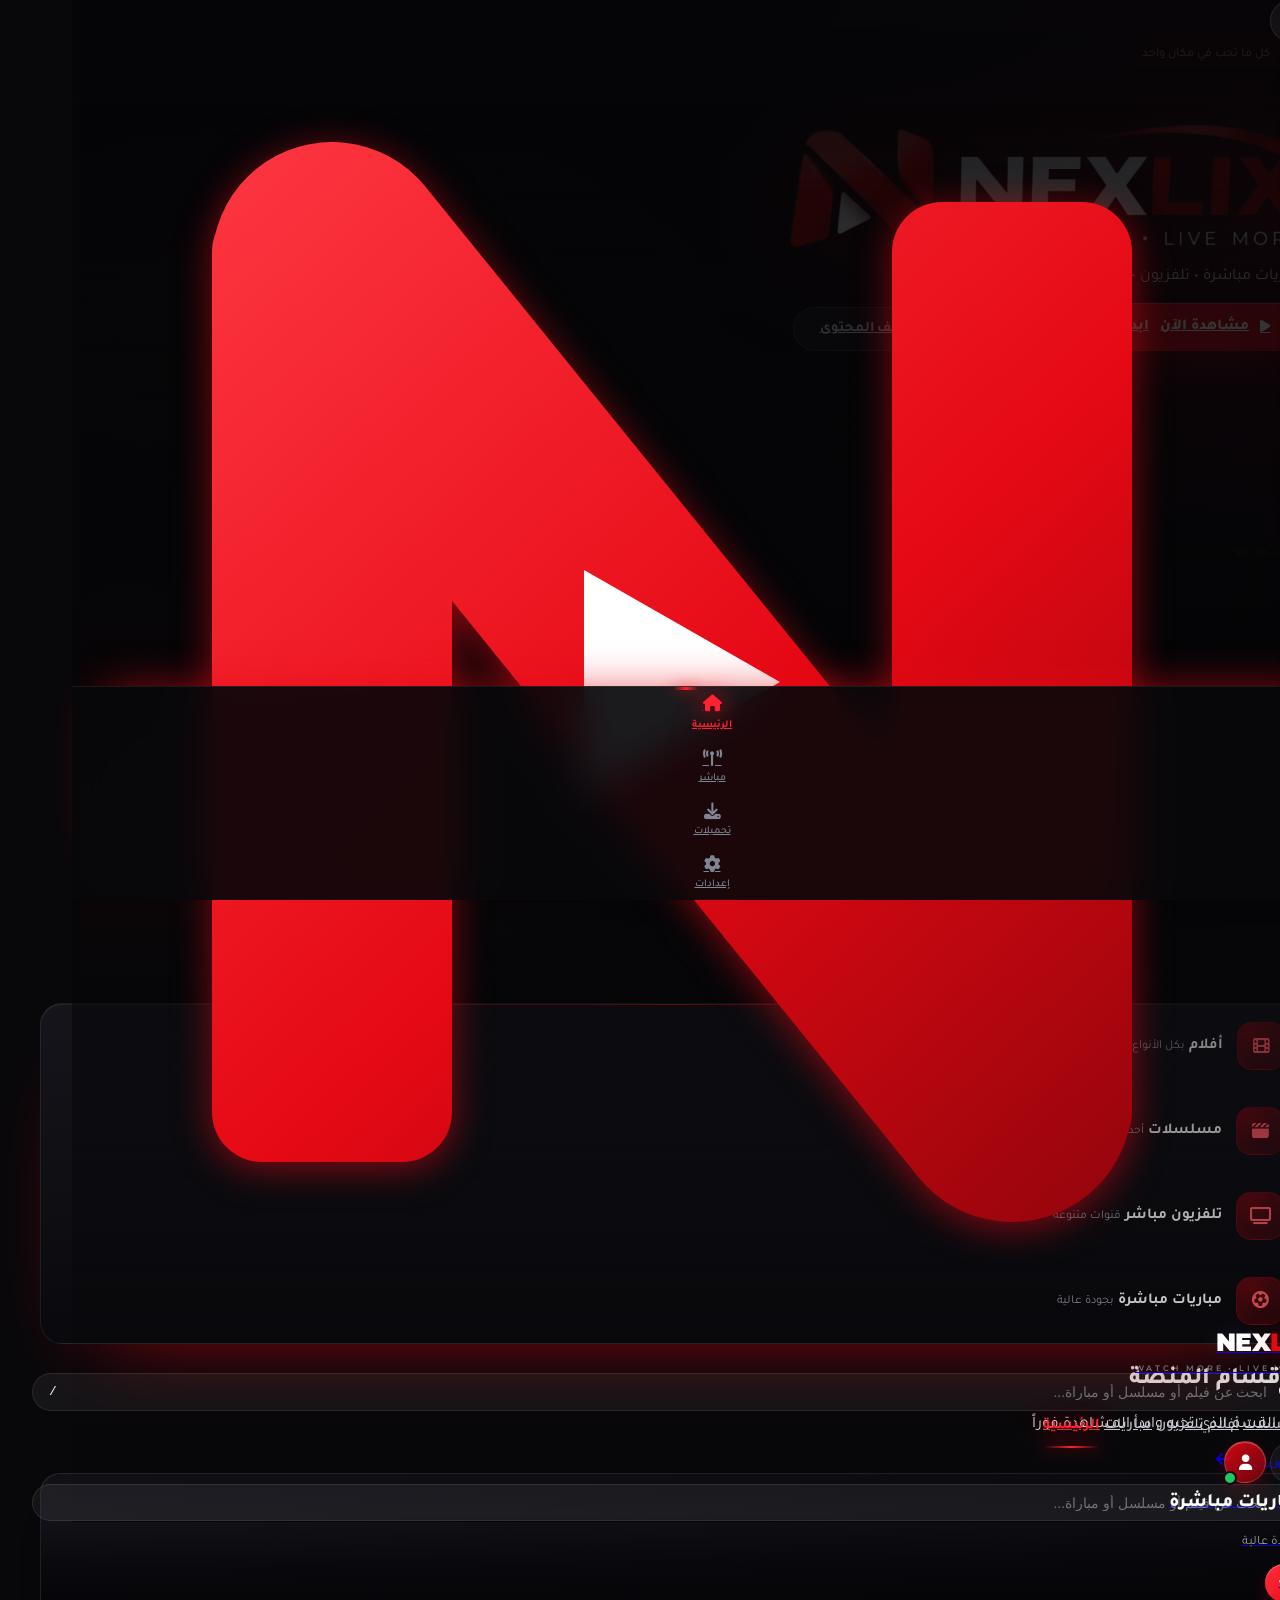
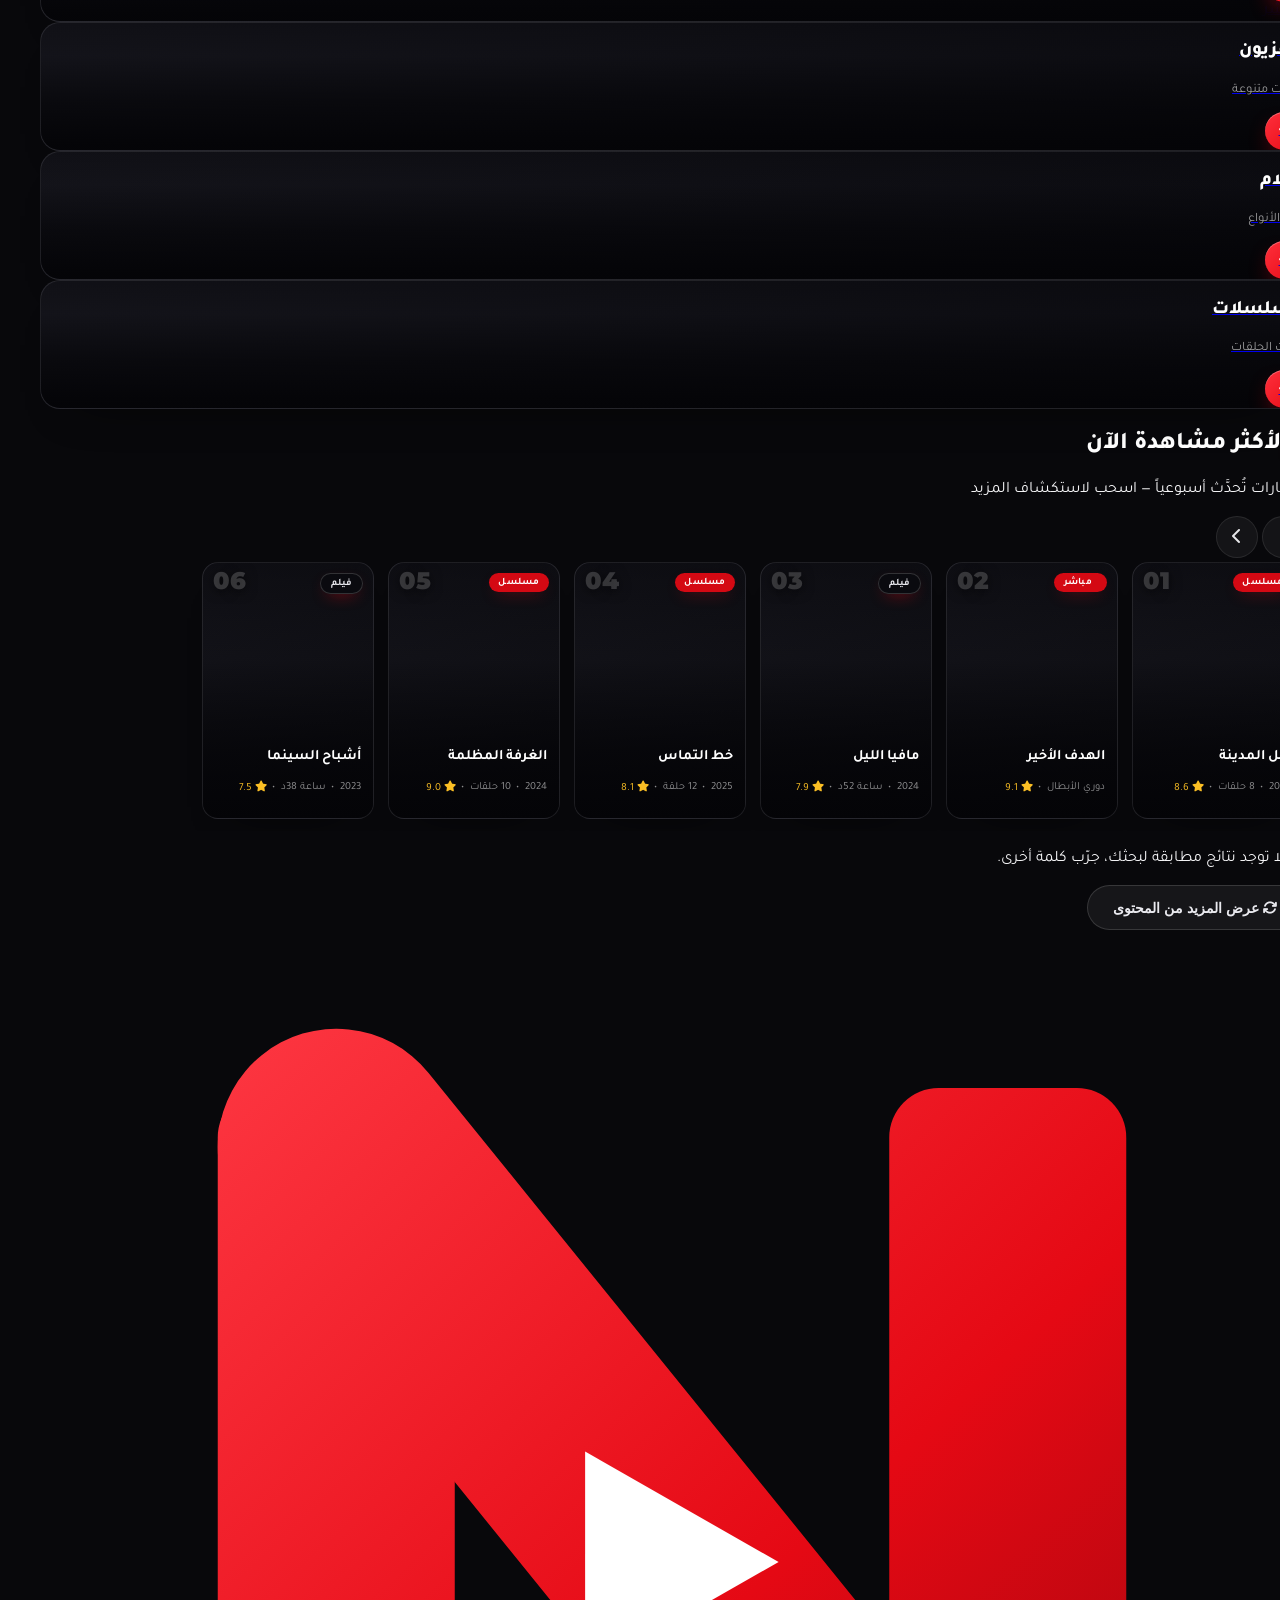
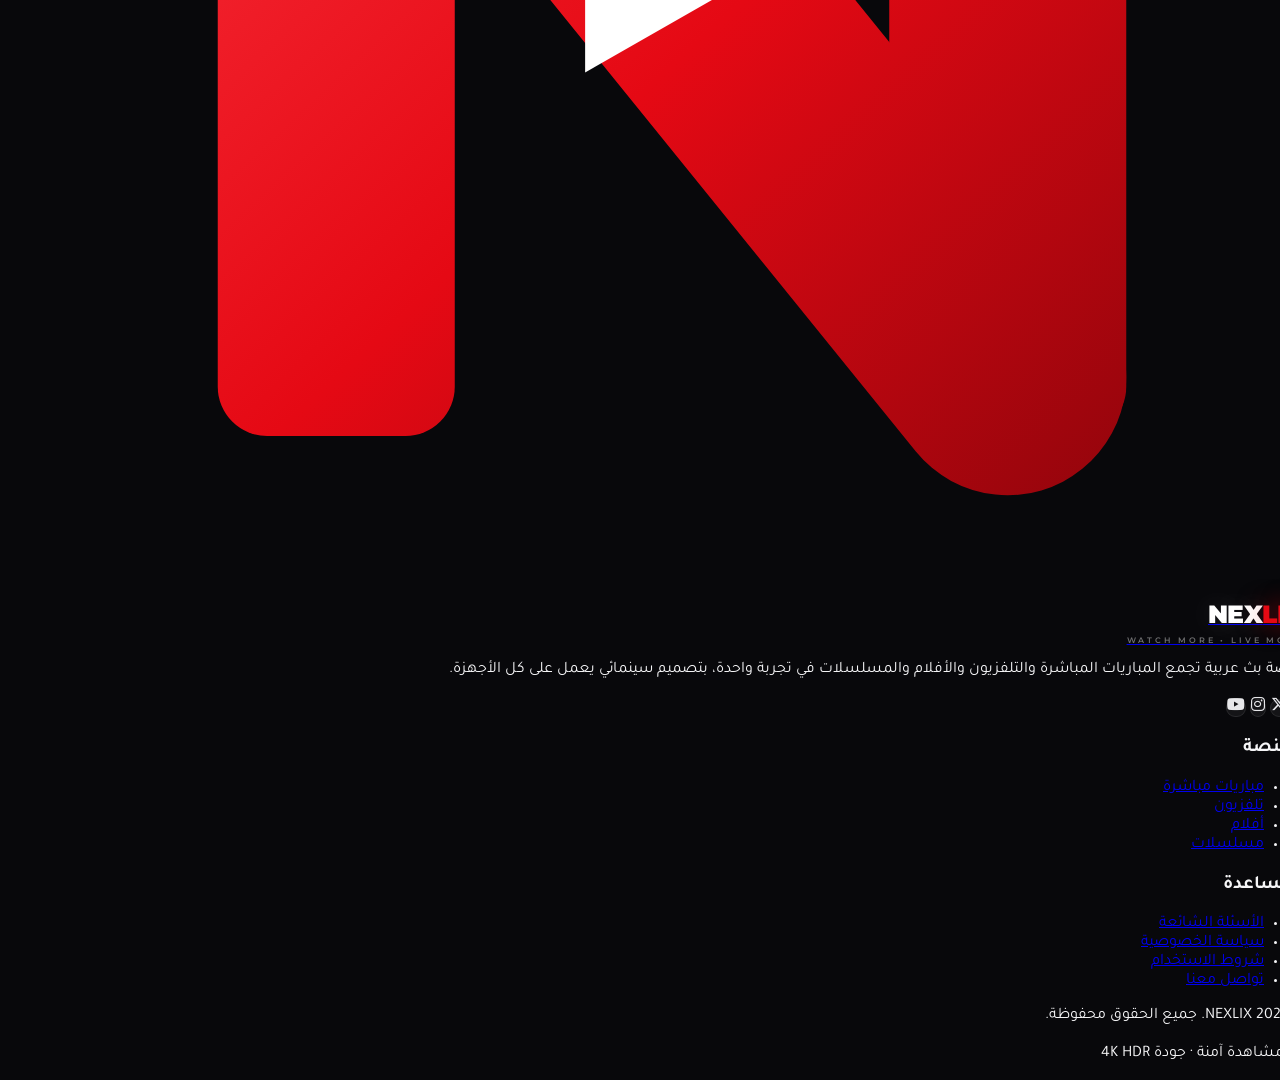
==== commit 459bc423: "feat(hero): use the uploaded NEXLIX logo image in the hero slider Co-authored-by: arena-agent <29705" ====
--- a/index.html
+++ b/index.html
@@ -322,23 +322,20 @@
       animation: pulseDot 2s ease-in-out infinite;
     }
 
-    .wordmark{
-      font-family:'Montserrat','Tajawal',sans-serif;
-      font-weight:900; letter-spacing:-.035em; line-height:.92;
-      font-size: clamp(3rem, 9vw, 6.2rem);
-      color:#fff;
-      text-shadow: 0 18px 60px rgba(0,0,0,.7);
-    }
-    .wordmark span{
-      color: var(--brand);
-      text-shadow: 0 0 60px rgba(229,9,20,.75), 0 0 18px rgba(229,9,20,.55);
-    }
-    .hero-tagline{
-      font-family:'Montserrat',sans-serif;
-      font-weight:600; letter-spacing:.4em;
-      font-size:.58rem; color: rgba(255,255,255,.55);
-    }
-    @media (min-width:768px){ .hero-tagline{ font-size:.72rem; letter-spacing:.46em; } }
+    /* شعار NEXLIX المصوّر (وسط الهيرو) */
+    .hero-logo{
+      display:flex; justify-content:center;
+      margin-block:.4rem .2rem;
+    }
+    .hero-logo-img{
+      display:block; width:78vw; max-width:340px; height:auto;
+      filter: drop-shadow(0 18px 42px rgba(0,0,0,.65)) drop-shadow(0 0 40px rgba(229,9,20,.30));
+      -webkit-user-select:none; user-select:none;
+    }
+    @media (min-width:768px){
+      .hero-logo{ justify-content:flex-start; }
+      .hero-logo-img{ width:min(46vw, 520px); max-width:none; }
+    }
 
     /* زر الإجراء الأساسي */
     .btn-primary{
@@ -782,8 +779,10 @@
         <div class="container-nex hero-copy flex min-h-[calc(100svh-76px)] items-center py-16 md:py-0">
           <div class="mx-auto w-full max-w-[640px] text-center md:mx-0 md:text-right">
             <p class="fade-child eyebrow mb-5"><b></b> كل ما تحب في مكان واحد</p>
-            <h1 class="fade-child wordmark">NEX<span>LIX</span></h1>
-            <p class="fade-child hero-tagline mt-3">WATCH MORE • LIVE MORE</p>
+            <h1 class="fade-child hero-logo">
+              <img src="assets/nexlix-logo.webp" alt="NEXLIX — Watch More • Live More"
+                   class="hero-logo-img" width="803" height="254" decoding="async" />
+            </h1>
             <p class="fade-child mt-5 text-sm text-white/75 md:text-lg md:font-medium">
               مباريات مباشرة <span class="mx-1 text-brand">•</span> تلفزيون <span class="mx-1 text-brand">•</span> أفلام <span class="mx-1 text-brand">•</span> مسلسلات
             </p>
@@ -814,8 +813,10 @@
         <div class="container-nex hero-copy flex min-h-[calc(100svh-76px)] items-center py-16 md:py-0">
           <div class="mx-auto w-full max-w-[640px] text-center md:mx-0 md:text-right">
             <p class="fade-child eyebrow mb-5"><b></b> ليلة سينما كل ليلة</p>
-            <h2 class="fade-child wordmark">NEX<span>LIX</span></h2>
-            <p class="fade-child hero-tagline mt-3">BLOCKBUSTERS IN 4K</p>
+            <h2 class="fade-child hero-logo">
+              <img src="assets/nexlix-logo.webp" alt="NEXLIX — Watch More • Live More"
+                   class="hero-logo-img" width="803" height="254" decoding="async" />
+            </h2>
             <p class="fade-child mt-5 text-sm text-white/75 md:text-lg md:font-medium">
               أحدث الأفلام الحصرية بجودة 4K وصوت محيطي
             </p>
@@ -846,8 +847,10 @@
         <div class="container-nex hero-copy flex min-h-[calc(100svh-76px)] items-center py-16 md:py-0">
           <div class="mx-auto w-full max-w-[640px] text-center md:mx-0 md:text-right">
             <p class="fade-child eyebrow mb-5"><b></b> حلقة جديدة كل أسبوع</p>
-            <h2 class="fade-child wordmark">NEX<span>LIX</span></h2>
-            <p class="fade-child hero-tagline mt-3">BINGE WORTHY SERIES</p>
+            <h2 class="fade-child hero-logo">
+              <img src="assets/nexlix-logo.webp" alt="NEXLIX — Watch More • Live More"
+                   class="hero-logo-img" width="803" height="254" decoding="async" />
+            </h2>
             <p class="fade-child mt-5 text-sm text-white/75 md:text-lg md:font-medium">
               مسلسلات عالمية وعربية بلا إعلانات ولا توقف
             </p>
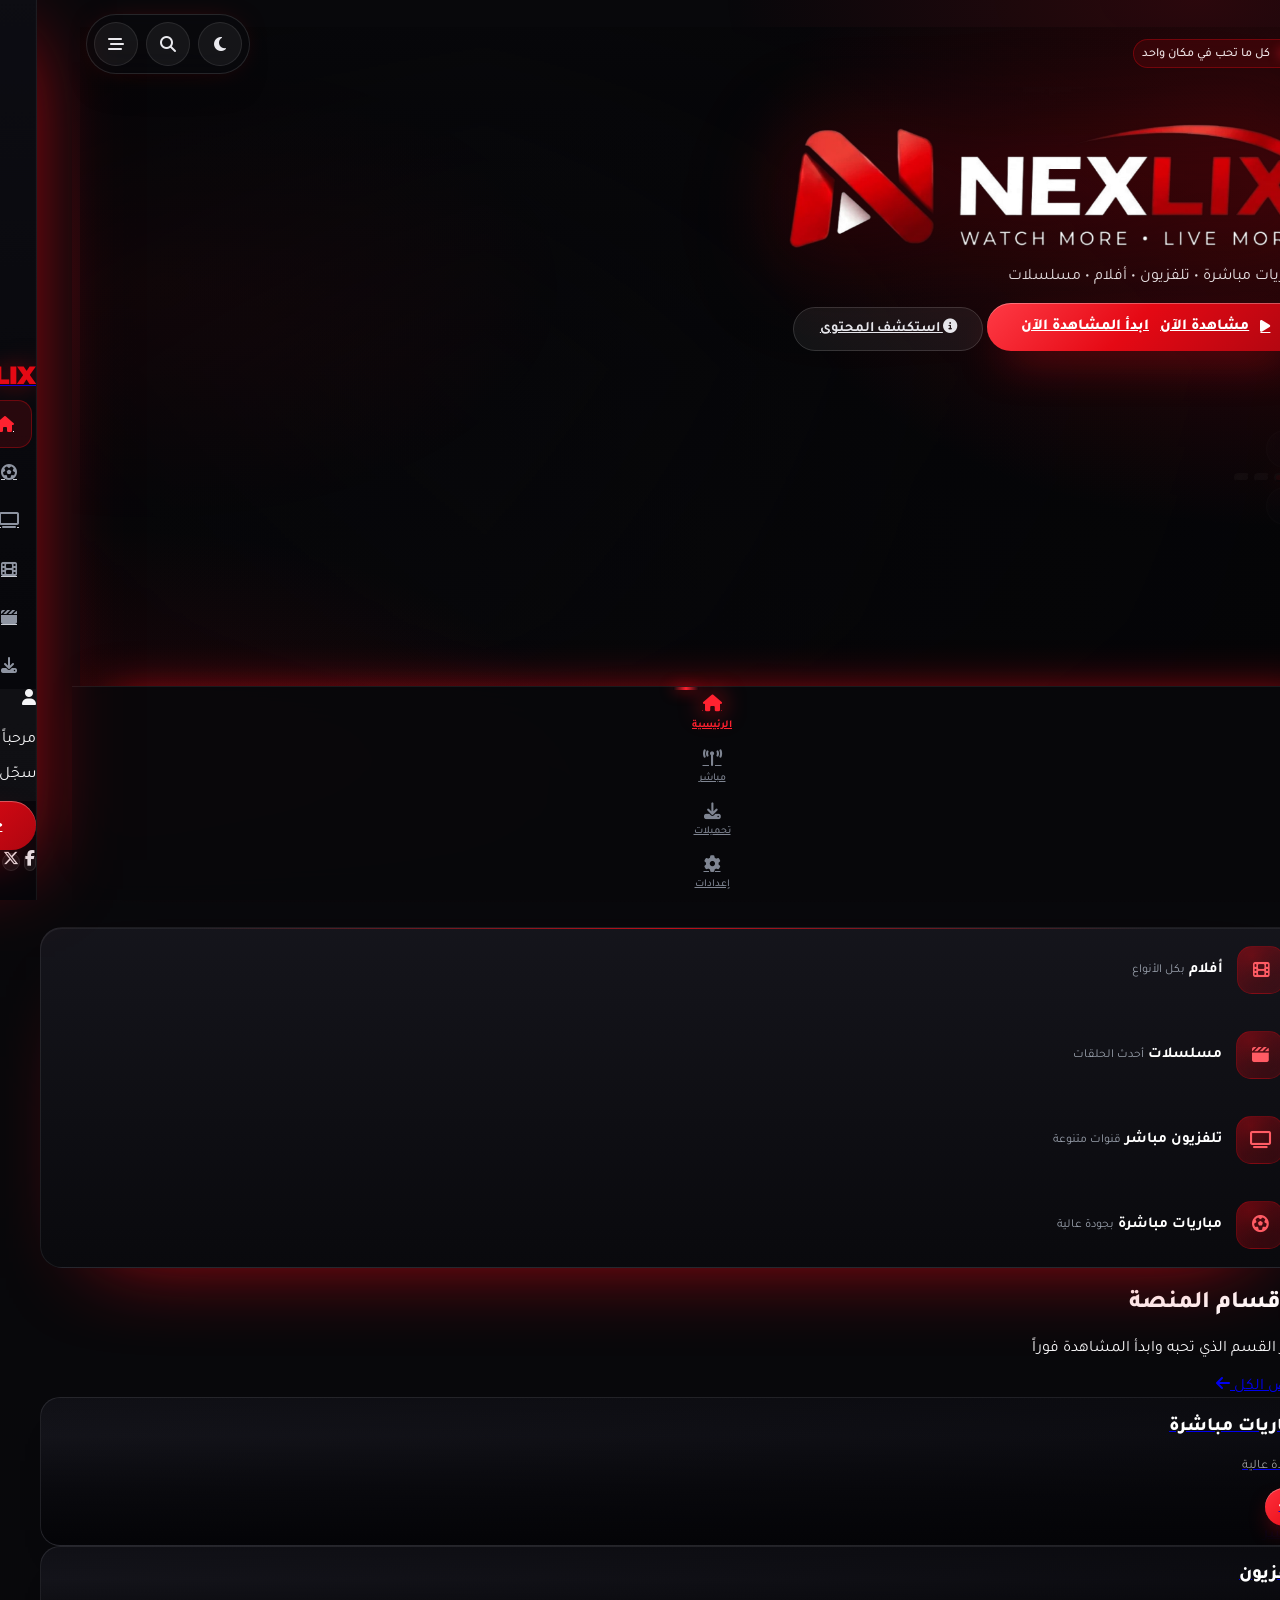
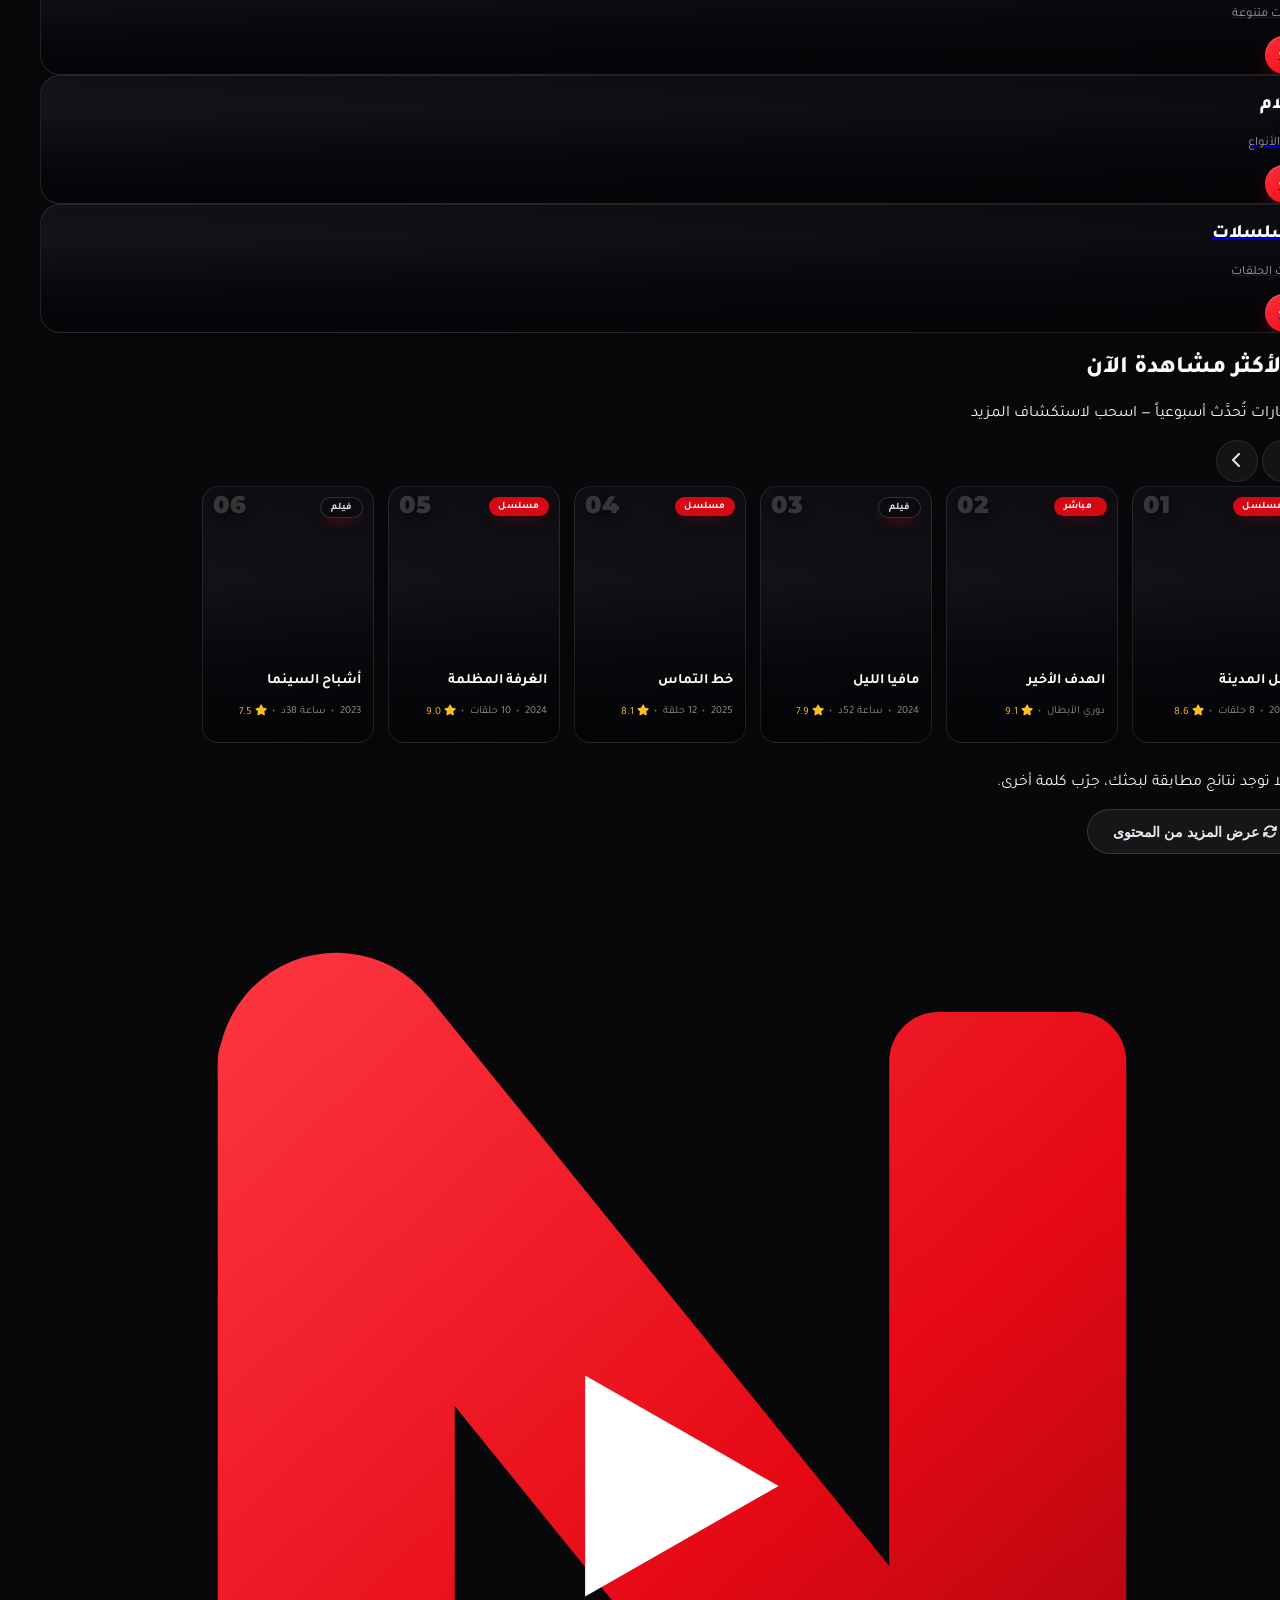
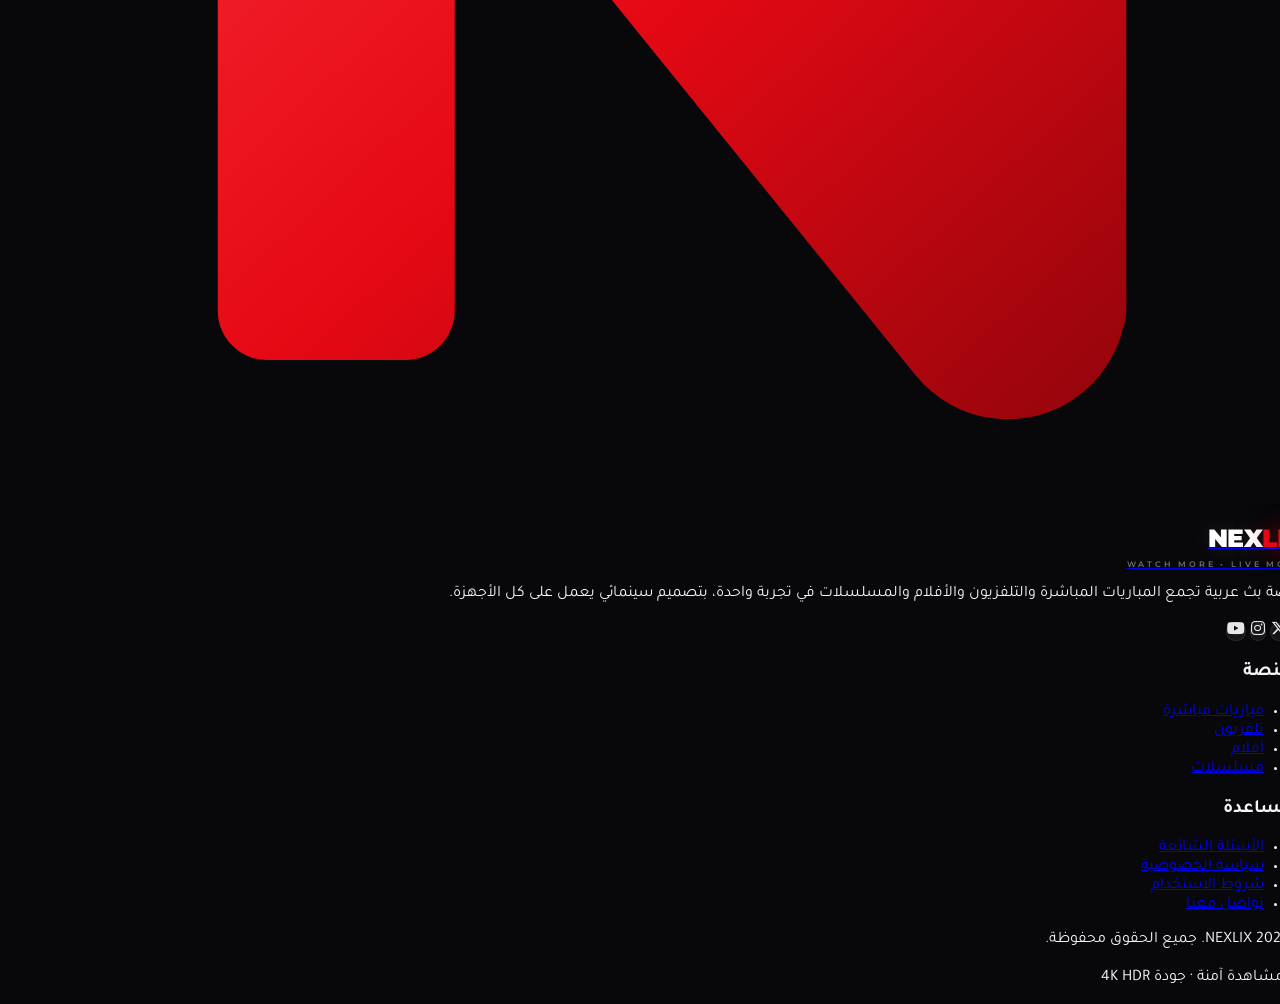
==== commit 6a0e5eb3: "feat(header): replace navbar with a 3-icon floating toolbar on the left + light mode Co-authored-by:" ====
--- a/index.html
+++ b/index.html
@@ -1,5 +1,14 @@
 <!DOCTYPE html>
-<html lang="ar" dir="rtl" class="scroll-smooth">
+<html lang="ar" dir="rtl" data-theme="dark" class="scroll-smooth">
+<script>
+    /* ضبط الوضع (فاتح/ليلي) قبل أول رسم لمنع الوميض */
+    try {
+      var savedTheme = localStorage.getItem('nexlix-theme');
+      if (savedTheme === 'light' || savedTheme === 'dark') {
+        document.documentElement.setAttribute('data-theme', savedTheme);
+      }
+    } catch (e) {}
+  </script>
 <head>
   <meta charset="UTF-8" />
   <meta name="viewport" content="width=device-width, initial-scale=1.0, viewport-fit=cover" />
@@ -124,28 +133,99 @@
       .brand-slogan{ font-size:.53rem; }
     }
 
-    /* ============================ الشريط العلوي ============================ */
-    .site-header{
-      position:fixed; inset-block-start:0; inset-inline:0; z-index:60;
-      border-bottom:1px solid transparent;
-      background: linear-gradient(to bottom, rgba(5,5,7,.94), rgba(5,5,7,.55) 65%, rgba(5,5,7,0));
-      transition: background .35s ease, border-color .35s ease, box-shadow .35s ease, backdrop-filter .35s ease;
-    }
-    .site-header.is-scrolled{
-      background: rgba(6,6,9,.86);
-      -webkit-backdrop-filter: blur(18px) saturate(140%);
-      backdrop-filter: blur(18px) saturate(140%);
-      border-bottom-color: var(--line);
-      box-shadow: 0 22px 50px -40px rgba(229,9,20,.95);
-    }
-
-    /* البحث */
+    /* ==================================================================
+       الشريط العلوي الجديد: شريط أدوات عائم في يسار الصفحة (3 أيقونات)
+       ================================================================== */
+    .site-header{ position:static; }
+
+    .hdr-dock{
+      position:fixed;
+      top:14px;
+      left:14px;                 /* يسار الصفحة (خصائص فيزيائية لا تتأثر بـ RTL) */
+      z-index:70;
+      display:flex;              /* Flexbox: الأيقونات بجانب بعضها */
+      flex-direction:row;
+      align-items:center;
+      gap:8px;                   /* مسافات متساوية بين الأيقونات */
+      padding:7px;
+      border-radius:999px;
+      direction:ltr;             /* ترتيب الأيقونات: قائمة ← بحث ← وضع ليلي */
+      background: rgba(10,10,14,.62);
+      border:1px solid rgba(255,255,255,.12);
+      -webkit-backdrop-filter: blur(16px) saturate(170%);
+      backdrop-filter: blur(16px) saturate(170%);
+      box-shadow: 0 18px 40px -24px rgba(0,0,0,.95), 0 0 30px -16px rgba(229,9,20,.6);
+      transition: background .35s ease, border-color .35s ease, box-shadow .35s ease;
+    }
+    .hdr-dock.is-scrolled{
+      background: rgba(8,8,11,.9);
+      border-color: rgba(229,9,20,.4);
+      box-shadow: 0 22px 50px -28px rgba(0,0,0,1), 0 0 36px -12px rgba(229,9,20,.85);
+    }
+
+    .hdr-btn{
+      display:grid; place-items:center;
+      width:44px; height:44px;
+      border-radius:999px;
+      color:#e9e9ee; font-size:1rem; line-height:1;
+      background: rgba(255,255,255,.055);
+      border:1px solid rgba(255,255,255,.09);
+      cursor:pointer;
+      transition: background .25s ease, border-color .25s ease, color .25s ease,
+                  transform .25s ease, box-shadow .25s ease;
+    }
+    .hdr-btn:hover{
+      background: rgba(229,9,20,.2);
+      border-color: rgba(229,9,20,.6);
+      color:#fff;
+      transform: translateY(-1px);
+      box-shadow: 0 0 26px -8px rgba(229,9,20,.95);
+    }
+    .hdr-btn:active{ transform: scale(.94); }
+    .hdr-btn:focus-visible{ outline:2px solid var(--brand-bright); outline-offset:2px; }
+    .hdr-btn.is-active{
+      color:#fff;
+      background: linear-gradient(135deg,#ff303c,var(--brand));
+      border-color:transparent;
+      box-shadow: 0 10px 26px -10px rgba(229,9,20,1);
+    }
+
+    @media (max-width:480px){
+      .hdr-dock{ top:10px; left:10px; gap:6px; padding:6px; }
+      .hdr-btn{ width:40px; height:40px; font-size:.92rem; }
+    }
+
+    /* لوحة البحث المنسدلة (تحت شريط الأدوات) */
+    .search-panel{
+      position:fixed;
+      top:82px; left:14px;
+      z-index:69;
+      width:min(400px, calc(100vw - 28px));
+      padding:10px;
+      border-radius:20px;
+      direction:rtl;
+      background: rgba(10,10,14,.88);
+      border:1px solid rgba(255,255,255,.1);
+      -webkit-backdrop-filter: blur(18px) saturate(160%);
+      backdrop-filter: blur(18px) saturate(160%);
+      box-shadow: 0 26px 60px -30px rgba(0,0,0,1), 0 0 44px -22px rgba(229,9,20,.7);
+      opacity:0; visibility:hidden;
+      transform: translateY(-10px) scale(.97);
+      transform-origin: top left;
+      transition: opacity .25s ease, transform .28s cubic-bezier(.2,.7,.2,1), visibility .25s;
+    }
+    .search-panel.is-open{ opacity:1; visibility:visible; transform:none; }
+    @media (max-width:480px){
+      .search-panel{ top:72px; left:10px; width:calc(100vw - 20px); }
+    }
+
+    /* البحث (حقل دائري) */
     .search-shell{
       display:flex; align-items:center; gap:.6rem;
       background: rgba(255,255,255,.055);
       border:1px solid rgba(255,255,255,.09);
       border-radius:999px;
-      padding:.55rem 1rem;
+      padding:.6rem 1rem;
       transition: background .3s, border-color .3s, box-shadow .3s;
     }
     .search-shell input{
@@ -159,29 +239,7 @@
       box-shadow: 0 0 0 3px rgba(229,9,20,.12), 0 0 34px -10px rgba(229,9,20,.85);
     }
 
-    /* روابط التنقل */
-    .nav-link{
-      display:inline-block;
-      position:relative; font-size:.94rem; font-weight:500;
-      color:#c3c7cf; padding-block:.4rem; white-space:nowrap;
-      transition: color .25s ease, text-shadow .25s ease;
-    }
-    .nav-link::after{
-      content:""; position:absolute; inset-inline:0; bottom:-7px; height:2px; border-radius:2px;
-      background: linear-gradient(90deg, transparent, var(--brand-bright), transparent);
-      transform: scaleX(0); transform-origin:center;
-      transition: transform .35s cubic-bezier(.2,.7,.2,1);
-    }
-    .nav-link:hover{ color:#fff; }
-    .nav-link:hover::after{ transform: scaleX(.85); }
-    .nav-link.is-active{
-      color: var(--brand-bright);
-      text-shadow: 0 0 22px rgba(229,9,20,.75);
-      font-weight:700;
-    }
-    .nav-link.is-active::after{ transform: scaleX(1); box-shadow: 0 0 14px rgba(229,9,20,.9); }
-
-    /* أزرار الأيقونات */
+    /* أزرار الأيقونات العامة (القائمة الجانبية/التذييل/الشريط السفلي) */
     .icon-btn{
       place-items:center;
       width:42px; height:42px; border-radius:999px;
@@ -197,30 +255,15 @@
     }
     .icon-btn:active{ transform: translateY(0) scale(.96); }
 
-    .profile-btn{
-      position:relative; width:42px; height:42px; border-radius:999px;
-      color:#fff; font-size:.95rem;
-      background: linear-gradient(140deg, rgba(229,9,20,.9), rgba(124,2,9,.85));
-      border:1px solid rgba(255,255,255,.18);
-      box-shadow: 0 10px 26px -12px rgba(229,9,20,.95), inset 0 1px 0 rgba(255,255,255,.25);
-      transition: transform .25s, box-shadow .25s;
-    }
-    .profile-btn:hover{ transform: translateY(-2px); box-shadow: 0 16px 34px -12px rgba(229,9,20,1); }
-    .profile-btn::after{
-      content:""; position:absolute; inset-block-end:-3px; inset-inline-end:-2px;
-      width:10px; height:10px; border-radius:999px;
-      background:#22c55e; border:2px solid #0b0b10;
-    }
-
     /* ============================ القائمة الجانبية (الموبايل) ============================ */
     .drawer{
-      position:fixed; inset-block:0; inset-inline-start:0; z-index:90;
+      position:fixed; top:0; bottom:0; left:0; right:auto; z-index:90;
       width: min(84vw, 350px);
-      transform: translateX(110%);
+      transform: translateX(-110%);
       transition: transform .48s cubic-bezier(.2,.75,.2,1);
       background: linear-gradient(180deg, #0d0d13 0%, #08080c 60%, #06060a 100%);
-      border-inline-start:1px solid rgba(255,255,255,.07);
-      box-shadow: -30px 0 80px -40px rgba(229,9,20,.8);
+      border-right:1px solid rgba(255,255,255,.07);
+      box-shadow: 30px 0 80px -40px rgba(229,9,20,.8);
       display:flex; flex-direction:column;
       overflow-y:auto;
     }
@@ -235,6 +278,8 @@
     }
     body.drawer-open .drawer-overlay{ opacity:1; visibility:visible; }
 
+    .user-card{ background: rgba(255,255,255,.04); }
+
     .drawer-link{
       display:flex; align-items:center; gap:.85rem;
       padding:.85rem 1rem; border-radius:14px;
@@ -254,7 +299,7 @@
     .hero{
       position:relative; isolation:isolate; overflow:hidden;
       min-height: 100svh;
-      padding-block-start: var(--header-h);
+      padding-block-start: 0;
       display:flex; align-items:center;
     }
     .hero-slide{
@@ -611,6 +656,101 @@
     }
 
     .is-loading,.htmx-request{ opacity:.6; pointer-events:none; }
+
+    /* ==================================================================
+       الوضع الفاتح (يُفعّل من أيقونة الوضع الليلي في شريط الأدوات)
+       ================================================================== */
+    [data-theme="light"]{
+      color-scheme: light;
+      --base:#f4f5f8;
+      --ink:#ffffff;
+      --surface:#ffffff;
+      --line:rgba(15,18,25,.10);
+      --text:#0f1218;
+      --muted:#5c6270;
+    }
+    [data-theme="light"] body{ background:#f4f5f8; color:#0f1218; }
+    [data-theme="light"] .page-aura{ opacity:.5; }
+
+    /* نصوص */
+    [data-theme="light"] .text-white{ color:#0f1218; }
+    [data-theme="light"] .text-white\/45{ color:#5c6270; }
+    [data-theme="light"] .text-white\/50{ color:#5c6270; }
+    [data-theme="light"] .text-white\/35{ color:#6b7280; }
+    [data-theme="light"] .text-white\/60{ color:#4a5160; }
+    [data-theme="light"] .section-title{ color:#0f1218; }
+    [data-theme="light"] .feature-title{ color:#0f1218; }
+    [data-theme="light"] .brand-word{ color:#0f1218; text-shadow:none; }
+    [data-theme="light"] .brand-slogan{ color:rgba(15,18,24,.45); }
+
+    /* شريط الأدوات + البحث */
+    [data-theme="light"] .hdr-dock{
+      background: rgba(255,255,255,.82);
+      border-color: rgba(15,18,25,.10);
+      box-shadow: 0 18px 40px -26px rgba(15,18,25,.45), 0 0 30px -18px rgba(229,9,20,.45);
+    }
+    [data-theme="light"] .hdr-dock.is-scrolled{
+      background: rgba(255,255,255,.95);
+      border-color: rgba(229,9,20,.35);
+    }
+    [data-theme="light"] .hdr-btn{
+      color:#242a34;
+      background: rgba(15,18,25,.045);
+      border-color: rgba(15,18,25,.10);
+    }
+    [data-theme="light"] .hdr-btn:hover{ color:#fff; }
+    [data-theme="light"] .search-panel{
+      background: rgba(255,255,255,.95);
+      border-color: rgba(15,18,25,.10);
+      box-shadow: 0 26px 60px -32px rgba(15,18,25,.5), 0 0 44px -24px rgba(229,9,20,.55);
+    }
+    [data-theme="light"] .search-shell{
+      background: rgba(15,18,25,.05);
+      border-color: rgba(15,18,25,.10);
+    }
+    [data-theme="light"] .search-shell input{ color:#0f1218; }
+    [data-theme="light"] .search-shell input::placeholder{ color:rgba(15,18,25,.45); }
+
+    /* شريط المميزات */
+    [data-theme="light"] .features-shell{
+      background: linear-gradient(180deg,#ffffff,#f7f8fb);
+      border-color: rgba(15,18,25,.08);
+      box-shadow: 0 34px 80px -56px rgba(15,18,25,.45), 0 0 40px -30px rgba(229,9,20,.4);
+    }
+    [data-theme="light"] .feature + .feature{ border-inline-start-color: rgba(15,18,25,.08); }
+
+    /* القائمة الجانبية */
+    [data-theme="light"] .drawer{
+      background: linear-gradient(180deg,#ffffff,#f4f5f8);
+      border-right-color: rgba(15,18,25,.08);
+    }
+    [data-theme="light"] .drawer-link{ color:#3a414e; }
+    [data-theme="light"] .drawer-link:hover,
+    [data-theme="light"] .drawer-link.is-active{ color:#0f1218; }
+    [data-theme="light"] .user-card{ background: rgba(15,18,25,.035); }
+    [data-theme="light"] .icon-btn{
+      color:#242a34;
+      background: rgba(15,18,25,.045);
+      border-color: rgba(15,18,25,.10);
+    }
+
+    /* الشريط السفلي + التذييل */
+    [data-theme="light"] .bottom-nav{
+      background: rgba(255,255,255,.93);
+      border-top-color: rgba(15,18,25,.08);
+      box-shadow: 0 -22px 50px -38px rgba(15,18,25,.5);
+    }
+    [data-theme="light"] .bottom-link{ color:#6b7280; }
+    [data-theme="light"] .bottom-link.is-active{ color:var(--brand); }
+    [data-theme="light"] footer{ background:#ffffff; border-top-color:rgba(15,18,25,.08); }
+    [data-theme="light"] .border-white\/10{ border-color: rgba(15,18,25,.10); }
+
+    /* البطاقات + انتقال الهيرو إلى خلفية الصفحة الفاتحة */
+    [data-theme="light"] .poster{ background:#ffffff; }
+    [data-theme="light"] .cat-card{ background:#eef0f4; }
+    [data-theme="light"] .hero::after{
+      background: linear-gradient(to top, #f4f5f8 12%, rgba(244,245,248,0));
+    }
 
     @media (prefers-reduced-motion: reduce){
       *, *::before, *::after{
@@ -649,61 +789,38 @@
   <!-- ===================================================================
        1) الشريط العلوي (Header / Navbar)
        =================================================================== -->
-  <header id="siteHeader" class="site-header">
-    <div class="container-nex">
-      <div class="flex h-[76px] items-center gap-3 lg:gap-4 xl:gap-5">
-
-        <!-- زر القائمة (موبايل) -->
-        <button id="menuBtn" class="icon-btn inline-grid place-items-center order-1 lg:hidden" aria-label="فتح القائمة" aria-expanded="false" aria-controls="drawer">
-          <i class="fa-solid fa-bars-staggered"></i>
-        </button>
-
-        <!-- اللوجو -->
-        <a href="#home" class="brand order-2 flex flex-1 items-center justify-center gap-2.5 lg:order-1 lg:flex-none lg:justify-start">
-          <span class="brand-mark flex-none">
-            <svg viewBox="0 0 64 64" class="h-9 w-9 md:h-10 md:w-10" aria-hidden="true"><use href="#logo-mark"/></svg>
-          </span>
-          <span class="leading-none">
-            <span class="brand-word">NEX<span>LIX</span></span>
-            <span class="brand-slogan">WATCH MORE • LIVE MORE</span>
-          </span>
-        </a>
-
-        <!-- البحث (سطح المكتب) -->
-        <form class="order-2 hidden flex-1 justify-center lg:flex" role="search" onsubmit="return false;">
-          <label for="searchInput" class="search-shell w-full max-w-[320px] cursor-text xl:max-w-[430px]">
-            <i class="fa-solid fa-magnifying-glass text-[.82rem] text-white/40"></i>
-            <input id="searchInput" type="search" autocomplete="off" placeholder="ابحث عن فيلم أو مسلسل أو مباراة..." aria-label="بحث" />
-            <kbd class="hidden rounded-md border border-white/15 bg-white/5 px-1.5 py-0.5 font-sans text-[.62rem] text-white/40 xl:block">/</kbd>
-          </label>
-        </form>
-
-        <!-- روابط التنقل (سطح المكتب) -->
-        <nav class="order-3 hidden items-center gap-4 lg:flex xl:gap-6" aria-label="التنقل الرئيسي">
-          <a class="nav-link" href="#trending" data-nav="مسلسلات">مسلسلات</a>
-          <a class="nav-link" href="#categories" data-nav="أفلام">أفلام</a>
-          <a class="nav-link" href="#categories" data-nav="تلفزيون">تلفزيون</a>
-          <a class="nav-link" href="#categories" data-nav="مباريات">مباريات</a>
-          <a class="nav-link is-active" href="#home" data-nav="الرئيسية" aria-current="page">الرئيسية</a>
-        </nav>
-
-        <!-- زر البحث (موبايل) -->
-        <button id="searchToggle" class="icon-btn inline-grid place-items-center order-3 lg:hidden" aria-label="فتح البحث" aria-expanded="false" aria-controls="mobileSearch">
-          <i class="fa-solid fa-magnifying-glass"></i>
-        </button>
-
-        <!-- الملف الشخصي -->
-        <button class="profile-btn order-4 hidden place-items-center lg:grid" aria-label="الملف الشخصي">
-          <i class="fa-solid fa-user"></i>
-        </button>
-      </div>
+  <!-- ===================================================================
+       1) الشريط العلوي الجديد: شريط أدوات في يسار الصفحة — 3 أيقونات فقط
+       =================================================================== -->
+  <header class="site-header">
+    <div id="siteHeader" class="hdr-dock" role="toolbar" aria-label="أدوات الصفحة">
+
+      <!-- 1) القائمة -->
+      <button id="menuBtn" class="hdr-btn" type="button"
+              aria-label="القائمة" aria-expanded="false" aria-controls="drawer" title="القائمة">
+        <i class="fa-solid fa-bars-staggered"></i>
+      </button>
+
+      <!-- 2) البحث -->
+      <button id="searchToggle" class="hdr-btn" type="button"
+              aria-label="البحث" aria-expanded="false" aria-controls="searchPanel" title="البحث">
+        <i class="fa-solid fa-magnifying-glass"></i>
+      </button>
+
+      <!-- 3) الوضع الليلي -->
+      <button id="themeToggle" class="hdr-btn" type="button"
+              aria-label="الوضع الليلي" aria-pressed="false" title="الوضع الليلي">
+        <i class="fa-solid fa-moon"></i>
+      </button>
     </div>
 
-    <!-- لوحة البحث المنسدلة (موبايل) -->
-    <div id="mobileSearch" class="container-nex hidden pb-4 lg:hidden">
-      <label for="mobileSearchInput" class="search-shell w-full">
+    <!-- لوحة البحث المنسدلة -->
+    <div id="searchPanel" class="search-panel" role="search">
+      <label for="searchInput" class="search-shell w-full cursor-text">
         <i class="fa-solid fa-magnifying-glass text-[.82rem] text-white/40"></i>
-        <input id="mobileSearchInput" type="search" autocomplete="off" placeholder="ابحث عن فيلم أو مسلسل أو مباراة..." aria-label="بحث" />
+        <input id="searchInput" type="search" autocomplete="off"
+               placeholder="ابحث عن فيلم أو مسلسل أو مباراة..." aria-label="بحث عن محتوى" />
+        <kbd class="hidden rounded-md border border-white/15 bg-white/5 px-1.5 py-0.5 font-sans text-[.62rem] text-white/40 sm:block">/</kbd>
       </label>
     </div>
   </header>
@@ -736,7 +853,7 @@
     <div class="mx-4 h-px bg-white/10"></div>
 
     <!-- بطاقة المستخدم -->
-    <div class="m-4 flex items-center gap-3 rounded-2xl border border-white/10 bg-white/[.04] p-3">
+    <div class="user-card m-4 flex items-center gap-3 rounded-2xl border border-white/10 p-3">
       <span class="grid h-11 w-11 flex-none place-items-center rounded-full bg-gradient-to-br from-brand to-brand-deep text-sm shadow-[0_10px_26px_-12px_rgba(229,9,20,.95)]">
         <i class="fa-solid fa-user"></i>
       </span>
@@ -776,7 +893,7 @@
              alt="لاعب كرة قدم" fetchpriority="high" onerror="this.style.opacity=0" />
         <div class="hero-scrim" aria-hidden="true"></div>
 
-        <div class="container-nex hero-copy flex min-h-[calc(100svh-76px)] items-center py-16 md:py-0">
+        <div class="container-nex hero-copy flex min-h-[100svh] items-center py-16 md:py-0">
           <div class="mx-auto w-full max-w-[640px] text-center md:mx-0 md:text-right">
             <p class="fade-child eyebrow mb-5"><b></b> كل ما تحب في مكان واحد</p>
             <h1 class="fade-child hero-logo">
@@ -810,7 +927,7 @@
              alt="إنتاج سينمائي" onerror="this.style.opacity=0" />
         <div class="hero-scrim" aria-hidden="true"></div>
 
-        <div class="container-nex hero-copy flex min-h-[calc(100svh-76px)] items-center py-16 md:py-0">
+        <div class="container-nex hero-copy flex min-h-[100svh] items-center py-16 md:py-0">
           <div class="mx-auto w-full max-w-[640px] text-center md:mx-0 md:text-right">
             <p class="fade-child eyebrow mb-5"><b></b> ليلة سينما كل ليلة</p>
             <h2 class="fade-child hero-logo">
@@ -844,7 +961,7 @@
              alt="لوحة سينما مضيئة" onerror="this.style.opacity=0" />
         <div class="hero-scrim" aria-hidden="true"></div>
 
-        <div class="container-nex hero-copy flex min-h-[calc(100svh-76px)] items-center py-16 md:py-0">
+        <div class="container-nex hero-copy flex min-h-[100svh] items-center py-16 md:py-0">
           <div class="mx-auto w-full max-w-[640px] text-center md:mx-0 md:text-right">
             <p class="fade-child eyebrow mb-5"><b></b> حلقة جديدة كل أسبوع</p>
             <h2 class="fade-child hero-logo">
@@ -1280,6 +1397,33 @@
       window.addEventListener('scroll', onScroll, { passive: true });
 
       /* ==========================================================
+         1.b) أيقونة الوضع الليلي / الفاتح (مع حفظ الاختيار)
+         ========================================================== */
+      const themeToggle = document.getElementById('themeToggle');
+      const rootEl      = document.documentElement;
+      const metaTheme   = document.querySelector('meta[name="theme-color"]');
+
+      const applyTheme = (theme) => {
+        const dark = theme !== 'light';
+        rootEl.setAttribute('data-theme', dark ? 'dark' : 'light');
+        themeToggle.innerHTML = dark
+          ? '<i class="fa-solid fa-moon"></i>'
+          : '<i class="fa-solid fa-sun"></i>';
+        themeToggle.setAttribute('aria-pressed', String(!dark));
+        themeToggle.setAttribute('aria-label', dark ? 'الوضع الليلي' : 'الوضع الفاتح');
+        themeToggle.setAttribute('title', dark ? 'الوضع الليلي' : 'الوضع الفاتح');
+        if (metaTheme) metaTheme.setAttribute('content', dark ? '#08080b' : '#f4f5f8');
+      };
+
+      applyTheme(rootEl.getAttribute('data-theme') || 'dark');
+
+      themeToggle.addEventListener('click', () => {
+        const next = rootEl.getAttribute('data-theme') === 'light' ? 'dark' : 'light';
+        applyTheme(next);
+        try { localStorage.setItem('nexlix-theme', next); } catch (e) {}
+      });
+
+      /* ==========================================================
          2) القائمة الجانبية (Drawer) للهاتف
          ========================================================== */
       const menuBtn    = document.getElementById('menuBtn');
@@ -1301,24 +1445,15 @@
       document.addEventListener('keydown', e => { if (e.key === 'Escape') setDrawer(false); });
 
       /* ==========================================================
-         3) البحث: لوحة الموبايل + الفلترة الحيّة للبطاقات
+         3) البحث: لوحة منسدلة + الفلترة الحيّة للبطاقات
          ========================================================== */
-      const searchToggle   = document.getElementById('searchToggle');
-      const mobileSearch   = document.getElementById('mobileSearch');
-      const searchInput    = document.getElementById('searchInput');
-      const mobileInput    = document.getElementById('mobileSearchInput');
-      const emptyState     = document.getElementById('searchEmpty');
-      const track          = document.getElementById('trendingTrack');
-
-      searchToggle.addEventListener('click', () => {
-        const isHidden = mobileSearch.classList.toggle('hidden');
-        searchToggle.setAttribute('aria-expanded', String(!isHidden));
-        searchToggle.innerHTML = isHidden
-          ? '<i class="fa-solid fa-magnifying-glass"></i>'
-          : '<i class="fa-solid fa-xmark"></i>';
-        if (!isHidden) setTimeout(() => mobileInput.focus(), 80);
-        if (isHidden) { mobileInput.value = ''; filterPosters(''); }
-      });
+      const searchToggle = document.getElementById('searchToggle');
+      const searchPanel  = document.getElementById('searchPanel');
+      const searchInput  = document.getElementById('searchInput');
+      const emptyState   = document.getElementById('searchEmpty');
+      const track        = document.getElementById('trendingTrack');
+
+      const isSearchOpen = () => searchPanel.classList.contains('is-open');
 
       /* فلترة بطاقات المحتوى بحسب العنوان أو الوسوم */
       const filterPosters = (query) => {
@@ -1350,16 +1485,39 @@
         return count;
       };
 
-      searchInput.addEventListener('input', e => { mobileInput.value = e.target.value; handleSearch(e.target.value); });
-      mobileInput.addEventListener('input', e => { searchInput.value = e.target.value; handleSearch(e.target.value); });
+      /* فتح/إغلاق لوحة البحث */
+      const setSearch = (open) => {
+        searchPanel.classList.toggle('is-open', open);
+        searchToggle.classList.toggle('is-active', open);
+        searchToggle.setAttribute('aria-expanded', String(open));
+        searchToggle.innerHTML = open
+          ? '<i class="fa-solid fa-xmark"></i>'
+          : '<i class="fa-solid fa-magnifying-glass"></i>';
+        if (open) {
+          setTimeout(() => searchInput.focus(), 130);
+        } else {
+          searchInput.value = '';
+          handleSearch('');
+        }
+      };
+
+      searchToggle.addEventListener('click', () => setSearch(!isSearchOpen()));
+      searchInput.addEventListener('input', e => handleSearch(e.target.value));
+
+      /* إغلاق اللوحة عند النقر خارجها */
+      document.addEventListener('click', (e) => {
+        if (!isSearchOpen()) return;
+        if (!searchPanel.contains(e.target) && !searchToggle.contains(e.target)) setSearch(false);
+      });
 
       /* اختصار "/" لفتح البحث */
       document.addEventListener('keydown', e => {
         if (e.key === '/' && !/input|textarea/i.test(document.activeElement.tagName)) {
           e.preventDefault();
-          if (window.innerWidth >= 1024) searchInput.focus();
-          else if (mobileSearch.classList.contains('hidden')) searchToggle.click();
+          if (!isSearchOpen()) setSearch(true);
+          else searchInput.focus();
         }
+        if (e.key === 'Escape' && isSearchOpen()) setSearch(false);
       });
 
       /* ==========================================================
@@ -1442,7 +1600,7 @@
           track.appendChild(clone);
         });
         if (loadMoreWrap) loadMoreWrap.remove();
-        filterPosters(searchInput.value || mobileInput.value);
+        filterPosters(searchInput.value);
       };
 
       const loadBtn = document.getElementById('loadMoreBtn');
